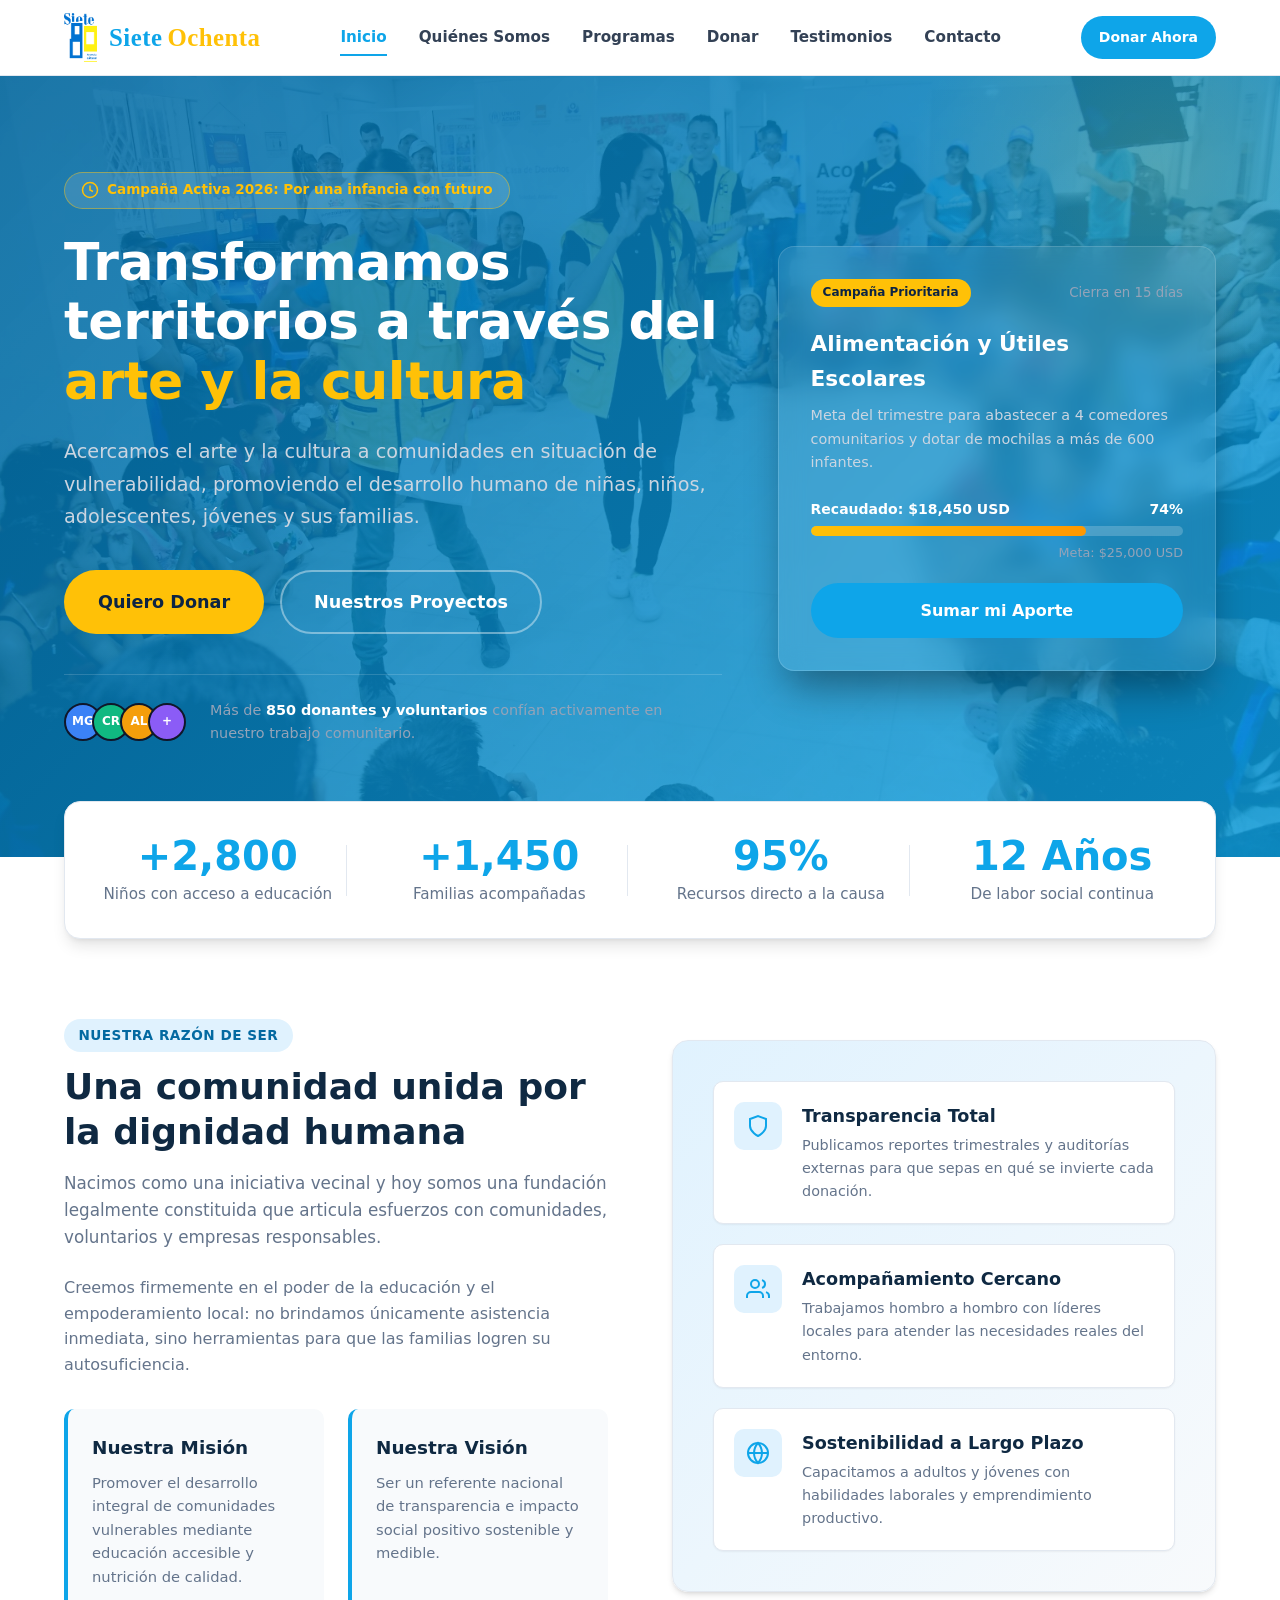
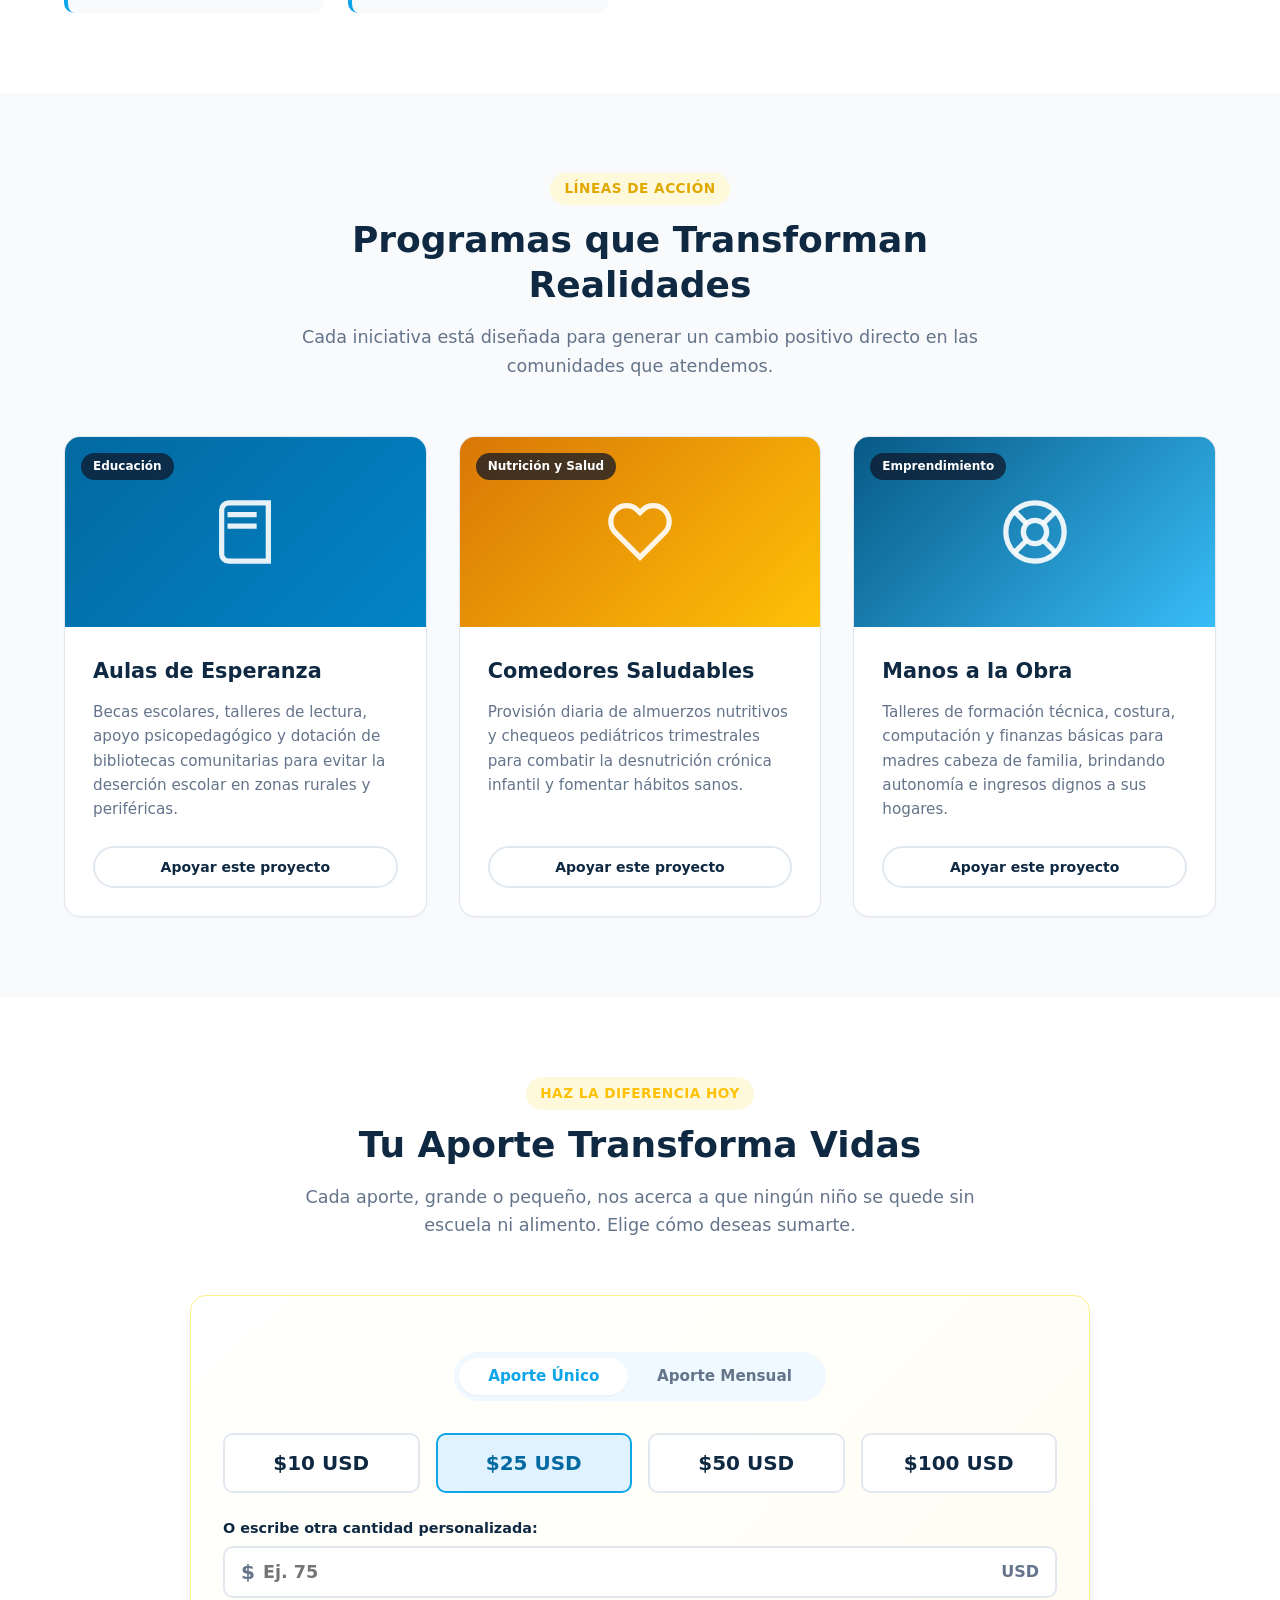
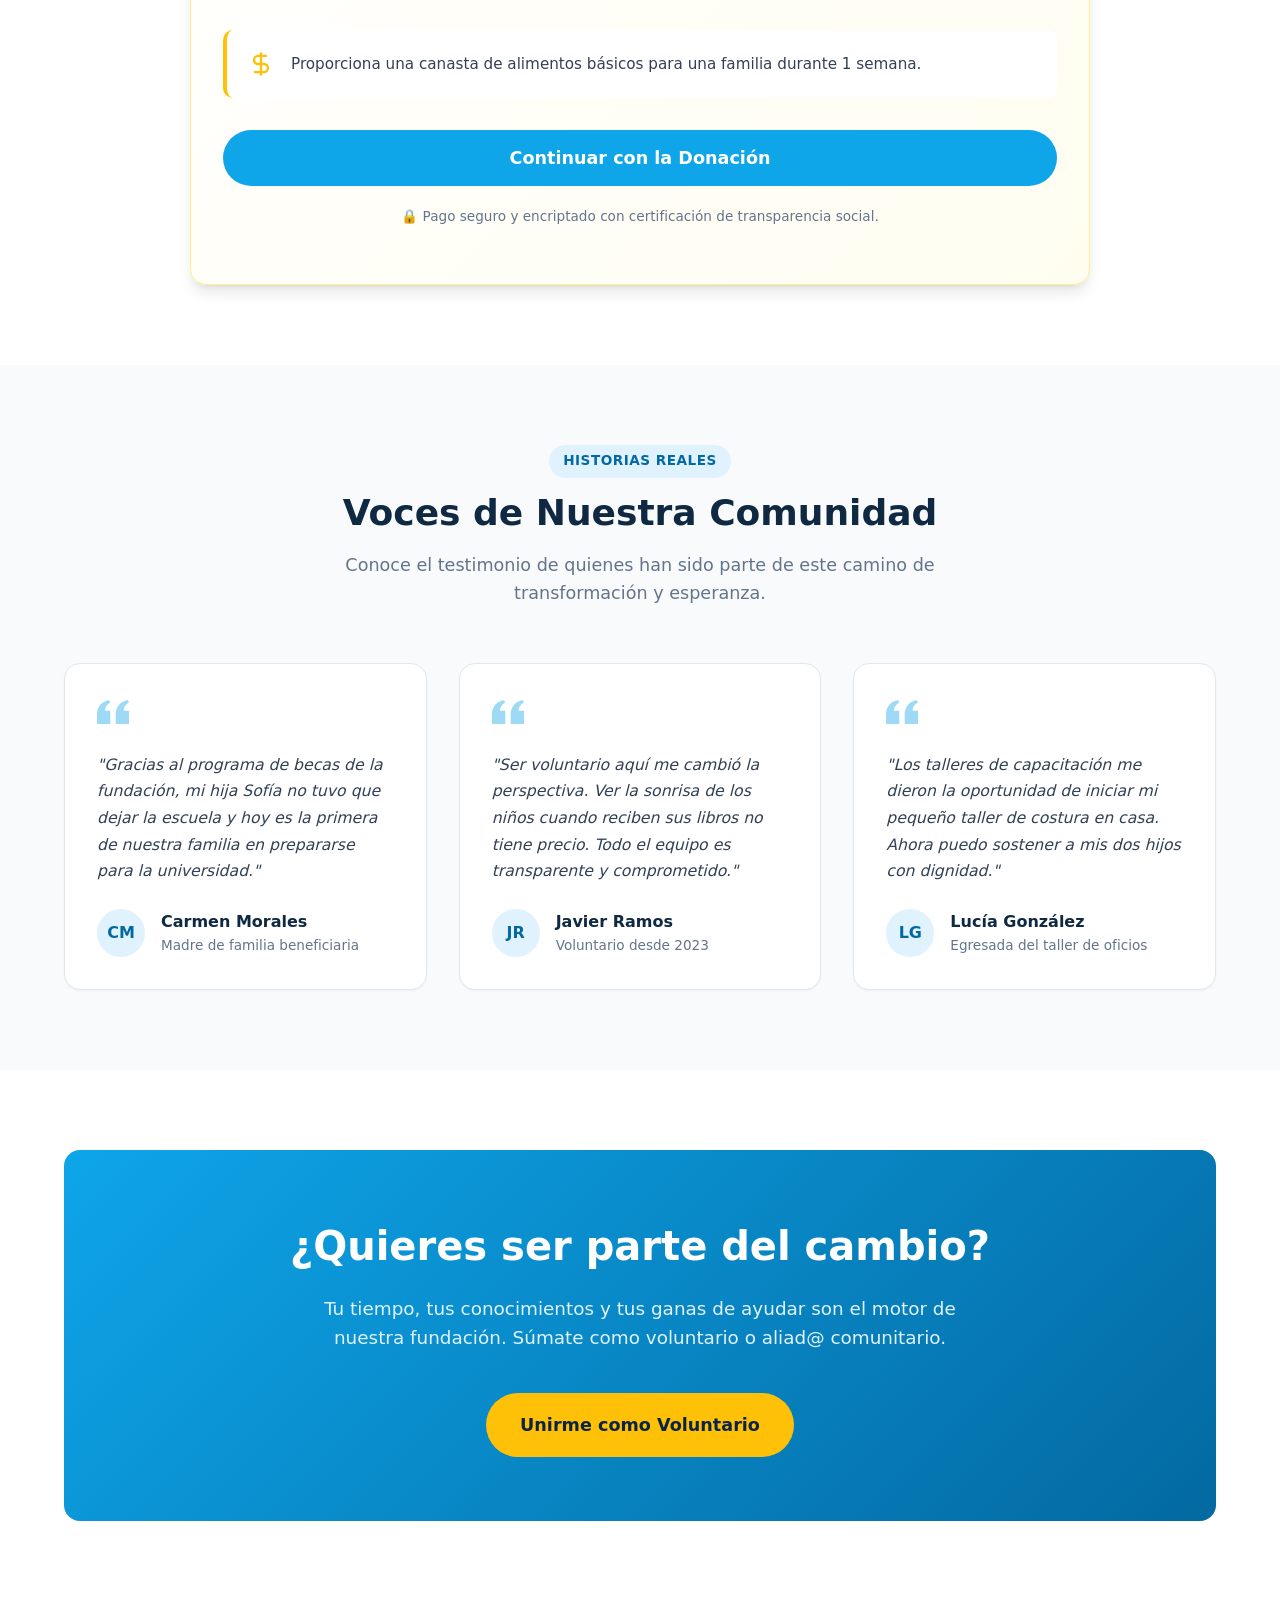
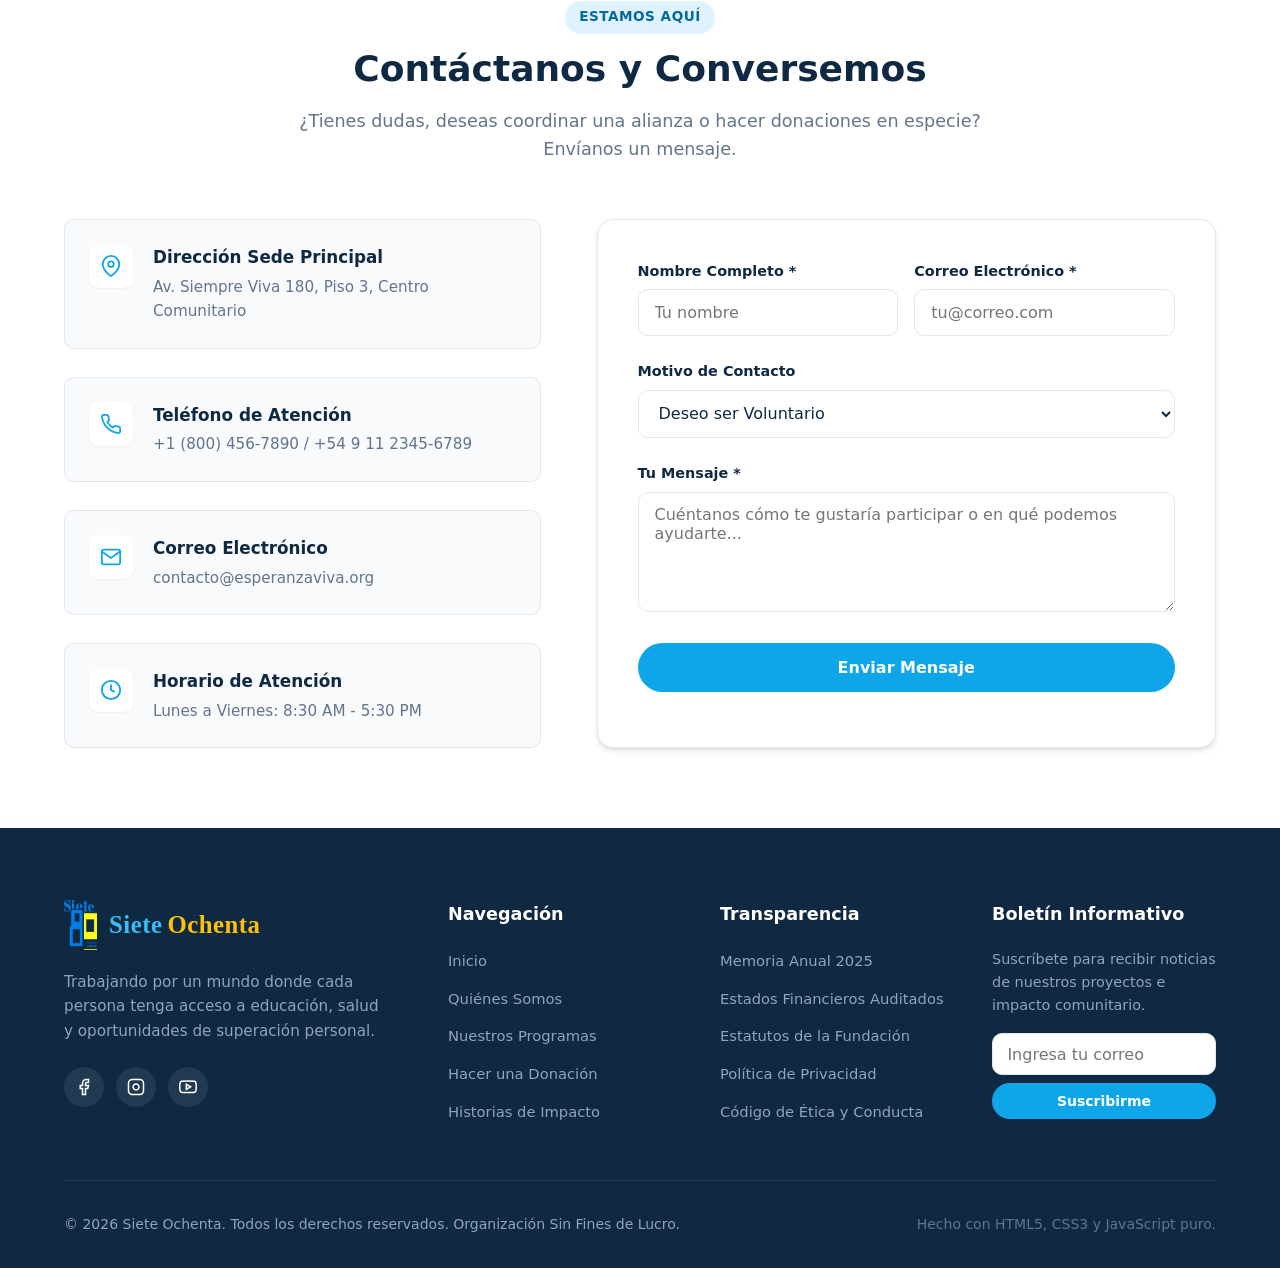
==== index.html @ 1231e084 "Initial commit: Proyecto Agencia Cultural Siete Ochenta" ====
<!doctype html>
<html lang="es">
  <head>
    <meta charset="UTF-8" />
    <meta name="viewport" content="width=device-width, initial-scale=1.0" />
    <title>
      Agencia Cultural Siete Ochenta | Arte y Cultura con sentido social
    </title>
    <meta
      name="description"
      content="Organización sin fines de lucro dedicada a promover la educación, la salud integral y el bienestar de niños, jóvenes y familias en situación de vulnerabilidad."
    />
    <link rel="stylesheet" href="css/style.css?v=2.0" />
  </head>
  <body>
    <!-- ==========================================================================
       BARRA DE NAVEGACIÓN
       ========================================================================== -->
    <header class="header">
      <div class="container navbar">
        <!-- Logotipo -->
        <a href="#inicio" class="logo" aria-label="Inicio Siete Ochenta">
          <img src="img/logo.png" alt="Logo Siete Ochenta" class="logo-img" />
          <span class="logo-text">
            <span class="logo-siete" style="color: #0ea5e9; font-family: 'Playfair Display', Georgia, 'Times New Roman', serif; font-size: 1.55rem; font-weight: 800; letter-spacing: 0.5px;">Siete</span>
            <span class="logo-ochenta" style="color: #ffc107; font-family: 'Playfair Display', Georgia, 'Times New Roman', serif; font-size: 1.55rem; font-weight: 800; letter-spacing: 0.5px; margin-left: 5px;">Ochenta</span>
          </span>
        </a>

        <!-- Enlaces de navegación -->
        <nav class="nav-links" id="navLinks">
          <a href="#inicio" class="nav-link active">Inicio</a>
          <a href="#quienes-somos" class="nav-link">Quiénes Somos</a>
          <a href="#programas" class="nav-link">Programas</a>
          <a href="#donar" class="nav-link">Donar</a>
          <a href="#testimonios" class="nav-link">Testimonios</a>
          <a href="#contacto" class="nav-link">Contacto</a>
        </nav>

        <!-- Botón de acción y menú móvil -->
        <div class="nav-actions">
          <a href="#donar" class="btn btn-primary btn-sm">Donar Ahora</a>
          <button
            class="mobile-toggle"
            id="mobileToggle"
            aria-label="Abrir menú"
            aria-expanded="false"
          >
            <svg
              viewBox="0 0 24 24"
              fill="none"
              stroke="currentColor"
              stroke-width="2"
              stroke-linecap="round"
              stroke-linejoin="round"
            >
              <line x1="3" y1="12" x2="21" y2="12"></line>
              <line x1="3" y1="6" x2="21" y2="6"></line>
              <line x1="3" y1="18" x2="21" y2="18"></line>
            </svg>
          </button>
        </div>
      </div>
    </header>

    <main>
      <!-- ==========================================================================
         HERO SECTION
         ========================================================================== -->
      <section class="hero" id="inicio">
        <div class="container hero-grid">
          <div class="hero-content">
            <div class="hero-tag">
              <svg
                width="18"
                height="18"
                viewBox="0 0 24 24"
                fill="none"
                stroke="currentColor"
                stroke-width="2"
              >
                <circle cx="12" cy="12" r="10"></circle>
                <polyline points="12 6 12 12 16 14"></polyline>
              </svg>
              Campaña Activa 2026: Por una infancia con futuro
            </div>
            <h1 class="hero-title">
              Transformamos territorios a través del
              <span>arte y la cultura</span>
            </h1>
            <p class="hero-description">
              Acercamos el arte y la cultura a comunidades en situación de
              vulnerabilidad, promoviendo el desarrollo humano de niñas, niños,
              adolescentes, jóvenes y sus familias.
            </p>
            <div class="hero-actions">
              <a href="#donar" class="btn btn-secondary btn-lg">Quiero Donar</a>
              <a href="#programas" class="btn btn-outline-white btn-lg"
                >Nuestros Proyectos</a
              >
            </div>

            <div class="hero-trust">
              <div class="trust-avatars">
                <div class="avatar avatar-1">MG</div>
                <div class="avatar avatar-2">CR</div>
                <div class="avatar avatar-3">AL</div>
                <div class="avatar avatar-4">+</div>
              </div>
              <div class="trust-text">
                Más de <strong>850 donantes y voluntarios</strong> confían
                activamente en nuestro trabajo comunitario.
              </div>
            </div>
          </div>

          <!-- Tarjeta destacada de recaudación urgente -->
          <div class="hero-card">
            <div class="hero-card-header">
              <span class="urgent-badge">Campaña Prioritaria</span>
              <small style="color: #94a3b8">Cierra en 15 días</small>
            </div>
            <h3>Alimentación y Útiles Escolares</h3>
            <p>
              Meta del trimestre para abastecer a 4 comedores comunitarios y
              dotar de mochilas a más de 600 infantes.
            </p>

            <div class="progress-container">
              <div class="progress-info">
                <span>Recaudado: <strong>$18,450 USD</strong></span>
                <span>74%</span>
              </div>
              <div class="progress-bar-bg">
                <div class="progress-bar-fill" style="width: 74%"></div>
              </div>
              <div
                style="
                  font-size: 0.8rem;
                  color: #94a3b8;
                  margin-top: 0.4rem;
                  text-align: right;
                "
              >
                Meta: $25,000 USD
              </div>
            </div>

            <a href="#donar" class="btn btn-primary btn-block"
              >Sumar mi Aporte</a
            >
          </div>
        </div>
      </section>

      <!-- ==========================================================================
         BARRA DE ESTADÍSTICAS E IMPACTO
         ========================================================================== -->
      <div class="container">
        <div class="impact-bar">
          <div class="stats-grid">
            <div class="stat-item">
              <div class="stat-number" data-target="2800" data-prefix="+">
                0
              </div>
              <div class="stat-label">Niños con acceso a educación</div>
            </div>
            <div class="stat-item">
              <div class="stat-number" data-target="1450" data-prefix="+">
                0
              </div>
              <div class="stat-label">Familias acompañadas</div>
            </div>
            <div class="stat-item">
              <div class="stat-number" data-target="95" data-suffix="%">0</div>
              <div class="stat-label">Recursos directo a la causa</div>
            </div>
            <div class="stat-item">
              <div class="stat-number" data-target="12" data-suffix=" Años">
                0
              </div>
              <div class="stat-label">De labor social continua</div>
            </div>
          </div>
        </div>
      </div>

      <!-- ==========================================================================
         SECCIÓN: QUIÉNES SOMOS
         ========================================================================== -->
      <section class="section" id="quienes-somos">
        <div class="container">
          <div class="about-grid">
            <div>
              <span class="badge">Nuestra Razón de Ser</span>
              <h2 class="section-title">
                Una comunidad unida por la dignidad humana
              </h2>
              <p
                style="
                  color: var(--text-muted);
                  font-size: 1.05rem;
                  margin-bottom: 1.5rem;
                "
              >
                Nacimos como una iniciativa vecinal y hoy somos una fundación
                legalmente constituida que articula esfuerzos con comunidades,
                voluntarios y empresas responsables.
              </p>
              <p
                style="
                  color: var(--text-muted);
                  font-size: 1rem;
                  margin-bottom: 2rem;
                "
              >
                Creemos firmemente en el poder de la educación y el
                empoderamiento local: no brindamos únicamente asistencia
                inmediata, sino herramientas para que las familias logren su
                autosuficiencia.
              </p>

              <div class="pillars-grid">
                <div class="pillar-card">
                  <div class="pillar-title">Nuestra Misión</div>
                  <div class="pillar-text">
                    Promover el desarrollo integral de comunidades vulnerables
                    mediante educación accesible y nutrición de calidad.
                  </div>
                </div>
                <div class="pillar-card">
                  <div class="pillar-title">Nuestra Visión</div>
                  <div class="pillar-text">
                    Ser un referente nacional de transparencia e impacto social
                    positivo sostenible y medible.
                  </div>
                </div>
              </div>
            </div>

            <div class="about-image-card">
              <div class="about-features-list">
                <div class="feature-box">
                  <div class="feature-icon">
                    <svg
                      width="24"
                      height="24"
                      viewBox="0 0 24 24"
                      fill="none"
                      stroke="currentColor"
                      stroke-width="2"
                    >
                      <path
                        d="M12 22s8-4 8-10V5l-8-3-8 3v7c0 6 8 10 8 10z"
                      ></path>
                    </svg>
                  </div>
                  <div>
                    <h3 class="feature-title">Transparencia Total</h3>
                    <p class="feature-desc">
                      Publicamos reportes trimestrales y auditorías externas
                      para que sepas en qué se invierte cada donación.
                    </p>
                  </div>
                </div>

                <div class="feature-box">
                  <div class="feature-icon">
                    <svg
                      width="24"
                      height="24"
                      viewBox="0 0 24 24"
                      fill="none"
                      stroke="currentColor"
                      stroke-width="2"
                    >
                      <path
                        d="M17 21v-2a4 4 0 0 0-4-4H5a4 4 0 0 0-4 4v2"
                      ></path>
                      <circle cx="9" cy="7" r="4"></circle>
                      <path d="M23 21v-2a4 4 0 0 0-3-3.87"></path>
                      <path d="M16 3.13a4 4 0 0 1 0 7.75"></path>
                    </svg>
                  </div>
                  <div>
                    <h3 class="feature-title">Acompañamiento Cercano</h3>
                    <p class="feature-desc">
                      Trabajamos hombro a hombro con líderes locales para
                      atender las necesidades reales del entorno.
                    </p>
                  </div>
                </div>

                <div class="feature-box">
                  <div class="feature-icon">
                    <svg
                      width="24"
                      height="24"
                      viewBox="0 0 24 24"
                      fill="none"
                      stroke="currentColor"
                      stroke-width="2"
                    >
                      <circle cx="12" cy="12" r="10"></circle>
                      <line x1="2" y1="12" x2="22" y2="12"></line>
                      <path
                        d="M12 2a15.3 15.3 0 0 1 4 10 15.3 15.3 0 0 1-4 10 15.3 15.3 0 0 1-4-10 15.3 15.3 0 0 1 4-10z"
                      ></path>
                    </svg>
                  </div>
                  <div>
                    <h3 class="feature-title">Sostenibilidad a Largo Plazo</h3>
                    <p class="feature-desc">
                      Capacitamos a adultos y jóvenes con habilidades laborales
                      y emprendimiento productivo.
                    </p>
                  </div>
                </div>
              </div>
            </div>
          </div>
        </div>
      </section>

      <!-- ==========================================================================
         SECCIÓN: NUESTROS PROGRAMAS
         ========================================================================== -->
      <section class="section section-alt" id="programas">
        <div class="container">
          <div class="section-header">
            <span class="badge badge-secondary">Líneas de Acción</span>
            <h2 class="section-title">Programas que Transforman Realidades</h2>
            <p class="section-subtitle">
              Cada iniciativa está diseñada para generar un cambio positivo
              directo en las comunidades que atendemos.
            </p>
          </div>

          <div class="programs-grid">
            <!-- Programa 1 -->
            <article class="program-card">
              <div class="program-thumb thumb-bg-1">
                <span class="program-tag">Educación</span>
                <svg
                  class="program-thumb-icon"
                  viewBox="0 0 24 24"
                  fill="none"
                  stroke="currentColor"
                  stroke-width="1.8"
                >
                  <path
                    d="M4 19.5v-15A2.5 2.5 0 0 1 6.5 2H20v20H6.5a2.5 2.5 0 0 1-2.5-2.5Z"
                  ></path>
                  <path d="M6 6h10"></path>
                  <path d="M6 10h10"></path>
                </svg>
              </div>
              <div class="program-content">
                <h3 class="program-title">Aulas de Esperanza</h3>
                <p class="program-text">
                  Becas escolares, talleres de lectura, apoyo psicopedagógico y
                  dotación de bibliotecas comunitarias para evitar la deserción
                  escolar en zonas rurales y periféricas.
                </p>
                <a href="#donar" class="btn btn-outline btn-sm"
                  >Apoyar este proyecto</a
                >
              </div>
            </article>

            <!-- Programa 2 -->
            <article class="program-card">
              <div class="program-thumb thumb-bg-2">
                <span class="program-tag">Nutrición y Salud</span>
                <svg
                  class="program-thumb-icon"
                  viewBox="0 0 24 24"
                  fill="none"
                  stroke="currentColor"
                  stroke-width="1.8"
                >
                  <path
                    d="M20.42 4.58a5.4 5.4 0 0 0-7.65 0l-.77.78-.77-.78a5.4 5.4 0 0 0-7.65 7.65l.77.78L12 20.67l7.65-7.66.77-.78a5.4 5.4 0 0 0 0-7.65Z"
                  ></path>
                </svg>
              </div>
              <div class="program-content">
                <h3 class="program-title">Comedores Saludables</h3>
                <p class="program-text">
                  Provisión diaria de almuerzos nutritivos y chequeos
                  pediátricos trimestrales para combatir la desnutrición crónica
                  infantil y fomentar hábitos sanos.
                </p>
                <a href="#donar" class="btn btn-outline btn-sm"
                  >Apoyar este proyecto</a
                >
              </div>
            </article>

            <!-- Programa 3 -->
            <article class="program-card">
              <div class="program-thumb thumb-bg-3">
                <span class="program-tag">Emprendimiento</span>
                <svg
                  class="program-thumb-icon"
                  viewBox="0 0 24 24"
                  fill="none"
                  stroke="currentColor"
                  stroke-width="1.8"
                >
                  <circle cx="12" cy="12" r="10"></circle>
                  <path d="m4.93 4.93 4.24 4.24"></path>
                  <path d="m14.83 9.17 4.24-4.24"></path>
                  <path d="m14.83 14.83 4.24 4.24"></path>
                  <path d="m9.17 14.83-4.24 4.24"></path>
                  <circle cx="12" cy="12" r="4"></circle>
                </svg>
              </div>
              <div class="program-content">
                <h3 class="program-title">Manos a la Obra</h3>
                <p class="program-text">
                  Talleres de formación técnica, costura, computación y finanzas
                  básicas para madres cabeza de familia, brindando autonomía e
                  ingresos dignos a sus hogares.
                </p>
                <a href="#donar" class="btn btn-outline btn-sm"
                  >Apoyar este proyecto</a
                >
              </div>
            </article>
          </div>
        </div>
      </section>

      <!-- ==========================================================================
         SECCIÓN: CALCULADORA Y WIDGET DE DONACIÓN INTERACTIVA
         ========================================================================== -->
      <section class="section" id="donar">
        <div class="container">
          <div class="section-header">
            <span class="badge badge-accent">Haz la Diferencia Hoy</span>
            <h2 class="section-title">Tu Aporte Transforma Vidas</h2>
            <p class="section-subtitle">
              Cada aporte, grande o pequeño, nos acerca a que ningún niño se
              quede sin escuela ni alimento. Elige cómo deseas sumarte.
            </p>
          </div>

          <div class="donation-wrapper">
            <!-- Interruptor de frecuencia -->
            <div
              class="freq-toggle"
              role="group"
              aria-label="Frecuencia de donación"
            >
              <button
                type="button"
                class="freq-btn active"
                data-freq="Única vez"
              >
                Aporte Único
              </button>
              <button type="button" class="freq-btn" data-freq="Mensual">
                Aporte Mensual
              </button>
            </div>

            <!-- Montos sugeridos -->
            <div class="amounts-grid">
              <button type="button" class="amount-btn" data-amount="10">
                $10 USD
              </button>
              <button type="button" class="amount-btn active" data-amount="25">
                $25 USD
              </button>
              <button type="button" class="amount-btn" data-amount="50">
                $50 USD
              </button>
              <button type="button" class="amount-btn" data-amount="100">
                $100 USD
              </button>
            </div>

            <!-- Campo de monto personalizado -->
            <div class="custom-amount-box">
              <label for="customAmount" class="form-label"
                >O escribe otra cantidad personalizada:</label
              >
              <div class="custom-amount-input-group">
                <span class="currency-symbol">$</span>
                <input
                  type="number"
                  id="customAmount"
                  class="custom-amount-input"
                  placeholder="Ej. 75"
                  min="1"
                  step="any"
                />
                <span
                  style="
                    font-weight: 600;
                    color: var(--text-muted);
                    padding-left: 0.5rem;
                  "
                  >USD</span
                >
              </div>
            </div>

            <!-- Previsualización dinámica de impacto -->
            <div class="impact-preview">
              <svg
                viewBox="0 0 24 24"
                fill="none"
                stroke="currentColor"
                stroke-width="2"
              >
                <path d="M12 2v20"></path>
                <path
                  d="M17 5H9.5a3.5 3.5 0 0 0 0 7h5a3.5 3.5 0 0 1 0 7H6"
                ></path>
              </svg>
              <span id="impactDescription"
                >Proporciona una canasta de alimentos básicos para una familia
                durante 1 semana.</span
              >
            </div>

            <button
              type="button"
              id="btnStartDonation"
              class="btn btn-primary btn-lg btn-block"
            >
              Continuar con la Donación
            </button>

            <div
              style="
                text-align: center;
                margin-top: 1.25rem;
                font-size: 0.85rem;
                color: var(--text-muted);
              "
            >
              🔒 Pago seguro y encriptado con certificación de transparencia
              social.
            </div>
          </div>
        </div>
      </section>

      <!-- ==========================================================================
         SECCIÓN: TESTIMONIOS E HISTORIAS
         ========================================================================== -->
      <section class="section section-alt" id="testimonios">
        <div class="container">
          <div class="section-header">
            <span class="badge">Historias Reales</span>
            <h2 class="section-title">Voces de Nuestra Comunidad</h2>
            <p class="section-subtitle">
              Conoce el testimonio de quienes han sido parte de este camino de
              transformación y esperanza.
            </p>
          </div>

          <div class="testimonials-grid">
            <div class="testimonial-card">
              <div>
                <svg class="quote-icon" viewBox="0 0 24 24" fill="currentColor">
                  <path
                    d="M14.017 21v-7.391c0-5.704 3.731-9.57 8.983-10.609l.995 2.151c-2.432.917-3.995 3.638-3.995 5.849h4v10h-9.983zm-14.017 0v-7.391c0-5.704 3.748-9.57 9-10.609l.996 2.151c-2.433.917-3.996 3.638-3.996 5.849h3.983v10h-9.983z"
                  />
                </svg>
                <p class="testimonial-text">
                  "Gracias al programa de becas de la fundación, mi hija Sofía
                  no tuvo que dejar la escuela y hoy es la primera de nuestra
                  familia en prepararse para la universidad."
                </p>
              </div>
              <div class="author-info">
                <div class="author-avatar">CM</div>
                <div>
                  <div class="author-name">Carmen Morales</div>
                  <div class="author-role">Madre de familia beneficiaria</div>
                </div>
              </div>
            </div>

            <div class="testimonial-card">
              <div>
                <svg class="quote-icon" viewBox="0 0 24 24" fill="currentColor">
                  <path
                    d="M14.017 21v-7.391c0-5.704 3.731-9.57 8.983-10.609l.995 2.151c-2.432.917-3.995 3.638-3.995 5.849h4v10h-9.983zm-14.017 0v-7.391c0-5.704 3.748-9.57 9-10.609l.996 2.151c-2.433.917-3.996 3.638-3.996 5.849h3.983v10h-9.983z"
                  />
                </svg>
                <p class="testimonial-text">
                  "Ser voluntario aquí me cambió la perspectiva. Ver la sonrisa
                  de los niños cuando reciben sus libros no tiene precio. Todo
                  el equipo es transparente y comprometido."
                </p>
              </div>
              <div class="author-info">
                <div class="author-avatar">JR</div>
                <div>
                  <div class="author-name">Javier Ramos</div>
                  <div class="author-role">Voluntario desde 2023</div>
                </div>
              </div>
            </div>

            <div class="testimonial-card">
              <div>
                <svg class="quote-icon" viewBox="0 0 24 24" fill="currentColor">
                  <path
                    d="M14.017 21v-7.391c0-5.704 3.731-9.57 8.983-10.609l.995 2.151c-2.432.917-3.995 3.638-3.995 5.849h4v10h-9.983zm-14.017 0v-7.391c0-5.704 3.748-9.57 9-10.609l.996 2.151c-2.433.917-3.996 3.638-3.996 5.849h3.983v10h-9.983z"
                  />
                </svg>
                <p class="testimonial-text">
                  "Los talleres de capacitación me dieron la oportunidad de
                  iniciar mi pequeño taller de costura en casa. Ahora puedo
                  sostener a mis dos hijos con dignidad."
                </p>
              </div>
              <div class="author-info">
                <div class="author-avatar">LG</div>
                <div>
                  <div class="author-name">Lucía González</div>
                  <div class="author-role">Egresada del taller de oficios</div>
                </div>
              </div>
            </div>
          </div>
        </div>
      </section>

      <!-- ==========================================================================
         BANNER DE VOLUNTARIADO
         ========================================================================== -->
      <section class="container" style="margin-top: 5rem">
        <div class="cta-banner">
          <h2>¿Quieres ser parte del cambio?</h2>
          <p>
            Tu tiempo, tus conocimientos y tus ganas de ayudar son el motor de
            nuestra fundación. Súmate como voluntario o aliad@ comunitario.
          </p>
          <a href="#contacto" class="btn btn-secondary btn-lg"
            >Unirme como Voluntario</a
          >
        </div>
      </section>

      <!-- ==========================================================================
         SECCIÓN: CONTACTO & FORMULARIO
         ========================================================================== -->
      <section class="section" id="contacto">
        <div class="container">
          <div class="section-header">
            <span class="badge">Estamos Aquí</span>
            <h2 class="section-title">Contáctanos y Conversemos</h2>
            <p class="section-subtitle">
              ¿Tienes dudas, deseas coordinar una alianza o hacer donaciones en
              especie? Envíanos un mensaje.
            </p>
          </div>

          <div class="contact-grid">
            <!-- Tarjetas de información de contacto -->
            <div class="contact-info">
              <div class="contact-card">
                <div class="contact-icon">
                  <svg
                    width="22"
                    height="22"
                    viewBox="0 0 24 24"
                    fill="none"
                    stroke="currentColor"
                    stroke-width="2"
                  >
                    <path
                      d="M21 10c0 7-9 13-9 13s-9-6-9-13a9 9 0 0 1 18 0z"
                    ></path>
                    <circle cx="12" cy="10" r="3"></circle>
                  </svg>
                </div>
                <div>
                  <h4>Dirección Sede Principal</h4>
                  <p>Av. Siempre Viva 180, Piso 3, Centro Comunitario</p>
                </div>
              </div>

              <div class="contact-card">
                <div class="contact-icon">
                  <svg
                    width="22"
                    height="22"
                    viewBox="0 0 24 24"
                    fill="none"
                    stroke="currentColor"
                    stroke-width="2"
                  >
                    <path
                      d="M22 16.92v3a2 2 0 0 1-2.18 2 19.79 19.79 0 0 1-8.63-3.07 19.5 19.5 0 0 1-6-6 19.79 19.79 0 0 1-3.07-8.67A2 2 0 0 1 4.11 2h3a2 2 0 0 1 2 1.72 12.84 12.84 0 0 0 .7 2.81 2 2 0 0 1-.45 2.11L8.09 9.91a16 16 0 0 0 6 6l1.27-1.27a2 2 0 0 1 2.11-.45 12.84 12.84 0 0 0 2.81.7A2 2 0 0 1 22 16.92z"
                    ></path>
                  </svg>
                </div>
                <div>
                  <h4>Teléfono de Atención</h4>
                  <p>+1 (800) 456-7890 / +54 9 11 2345-6789</p>
                </div>
              </div>

              <div class="contact-card">
                <div class="contact-icon">
                  <svg
                    width="22"
                    height="22"
                    viewBox="0 0 24 24"
                    fill="none"
                    stroke="currentColor"
                    stroke-width="2"
                  >
                    <path
                      d="M4 4h16c1.1 0 2 .9 2 2v12c0 1.1-.9 2-2 2H4c-1.1 0-2-.9-2-2V6c0-1.1.9-2 2-2z"
                    ></path>
                    <polyline points="22,6 12,13 2,6"></polyline>
                  </svg>
                </div>
                <div>
                  <h4>Correo Electrónico</h4>
                  <p>contacto@esperanzaviva.org</p>
                </div>
              </div>

              <div class="contact-card">
                <div class="contact-icon">
                  <svg
                    width="22"
                    height="22"
                    viewBox="0 0 24 24"
                    fill="none"
                    stroke="currentColor"
                    stroke-width="2"
                  >
                    <circle cx="12" cy="12" r="10"></circle>
                    <polyline points="12 6 12 12 16 14"></polyline>
                  </svg>
                </div>
                <div>
                  <h4>Horario de Atención</h4>
                  <p>Lunes a Viernes: 8:30 AM - 5:30 PM</p>
                </div>
              </div>
            </div>

            <!-- Formulario interactivo con validación -->
            <div class="contact-form-box">
              <form id="contactForm" novalidate>
                <div class="form-row">
                  <div class="form-group">
                    <label for="contactName" class="form-label"
                      >Nombre Completo *</label
                    >
                    <input
                      type="text"
                      id="contactName"
                      class="form-input"
                      placeholder="Tu nombre"
                      required
                    />
                    <span class="form-error"
                      >Ingresa al menos 3 caracteres.</span
                    >
                  </div>
                  <div class="form-group">
                    <label for="contactEmail" class="form-label"
                      >Correo Electrónico *</label
                    >
                    <input
                      type="email"
                      id="contactEmail"
                      class="form-input"
                      placeholder="tu@correo.com"
                      required
                    />
                    <span class="form-error"
                      >Ingresa un correo electrónico válido.</span
                    >
                  </div>
                </div>

                <div class="form-group">
                  <label for="contactType" class="form-label"
                    >Motivo de Contacto</label
                  >
                  <select id="contactType" class="form-select">
                    <option value="voluntariado">Deseo ser Voluntario</option>
                    <option value="donacion">
                      Donación en Especie / Materiales
                    </option>
                    <option value="empresa">Alianza Empresarial / RSE</option>
                    <option value="general">Información General</option>
                  </select>
                </div>

                <div class="form-group">
                  <label for="contactMessage" class="form-label"
                    >Tu Mensaje *</label
                  >
                  <textarea
                    id="contactMessage"
                    class="form-textarea"
                    placeholder="Cuéntanos cómo te gustaría participar o en qué podemos ayudarte..."
                    required
                  ></textarea>
                  <span class="form-error"
                    >El mensaje debe tener al menos 10 caracteres.</span
                  >
                </div>

                <button type="submit" class="btn btn-primary btn-block">
                  Enviar Mensaje
                </button>
              </form>
            </div>
          </div>
        </div>
      </section>
    </main>

    <!-- ==========================================================================
       FOOTER
       ========================================================================== -->
    <footer class="footer">
      <div class="container">
        <div class="footer-grid">
          <div class="footer-brand">
            <div class="logo" style="color: #ffffff">
              <img
                src="img/logo.png"
                alt="Logo Siete Ochenta"
                class="logo-img"
                style="filter: brightness(1.1)"
              />
              <span class="logo-text">
                <span class="logo-siete" style="color: #38bdf8; font-family: 'Playfair Display', Georgia, 'Times New Roman', serif; font-size: 1.55rem; font-weight: 800; letter-spacing: 0.5px;">Siete</span>
                <span class="logo-ochenta" style="color: #ffc107; font-family: 'Playfair Display', Georgia, 'Times New Roman', serif; font-size: 1.55rem; font-weight: 800; letter-spacing: 0.5px; margin-left: 5px;">Ochenta</span>
              </span>
            </div>
            <p>
              Trabajando por un mundo donde cada persona tenga acceso a
              educación, salud y oportunidades de superación personal.
            </p>
            <div class="social-links">
              <a href="#" class="social-btn" aria-label="Facebook">
                <svg
                  width="18"
                  height="18"
                  viewBox="0 0 24 24"
                  fill="none"
                  stroke="currentColor"
                  stroke-width="2"
                >
                  <path
                    d="M18 2h-3a5 5 0 0 0-5 5v3H7v4h3v8h4v-8h3l1-4h-4V7a1 1 0 0 1 1-1h3z"
                  ></path>
                </svg>
              </a>
              <a href="#" class="social-btn" aria-label="Instagram">
                <svg
                  width="18"
                  height="18"
                  viewBox="0 0 24 24"
                  fill="none"
                  stroke="currentColor"
                  stroke-width="2"
                >
                  <rect x="2" y="2" width="20" height="20" rx="5" ry="5"></rect>
                  <path
                    d="M16 11.37A4 4 0 1 1 12.63 8 4 4 0 0 1 16 11.37z"
                  ></path>
                  <line x1="17.5" y1="6.5" x2="17.51" y2="6.5"></line>
                </svg>
              </a>
              <a href="#" class="social-btn" aria-label="YouTube">
                <svg
                  width="18"
                  height="18"
                  viewBox="0 0 24 24"
                  fill="none"
                  stroke="currentColor"
                  stroke-width="2"
                >
                  <path
                    d="M22.54 6.42a2.78 2.78 0 0 0-1.94-2C18.88 4 12 4 12 4s-6.88 0-8.6.46a2.78 2.78 0 0 0-1.94 2A29 29 0 0 0 1 11.75a29 29 0 0 0 .46 5.33A2.78 2.78 0 0 0 3.4 19c1.72.46 8.6.46 8.6.46s6.88 0 8.6-.46a2.78 2.78 0 0 0 1.94-2 29 29 0 0 0 .46-5.25 29 29 0 0 0-.46-5.33z"
                  ></path>
                  <polygon
                    points="9.75 15.02 15.5 11.75 9.75 8.48 9.75 15.02"
                  ></polygon>
                </svg>
              </a>
            </div>
          </div>

          <div>
            <h4 class="footer-title">Navegación</h4>
            <ul class="footer-links">
              <li><a href="#inicio" class="footer-link">Inicio</a></li>
              <li>
                <a href="#quienes-somos" class="footer-link">Quiénes Somos</a>
              </li>
              <li>
                <a href="#programas" class="footer-link">Nuestros Programas</a>
              </li>
              <li>
                <a href="#donar" class="footer-link">Hacer una Donación</a>
              </li>
              <li>
                <a href="#testimonios" class="footer-link"
                  >Historias de Impacto</a
                >
              </li>
            </ul>
          </div>

          <div>
            <h4 class="footer-title">Transparencia</h4>
            <ul class="footer-links">
              <li><a href="#" class="footer-link">Memoria Anual 2025</a></li>
              <li>
                <a href="#" class="footer-link"
                  >Estados Financieros Auditados</a
                >
              </li>
              <li>
                <a href="#" class="footer-link">Estatutos de la Fundación</a>
              </li>
              <li>
                <a href="#" class="footer-link">Política de Privacidad</a>
              </li>
              <li>
                <a href="#" class="footer-link">Código de Ética y Conducta</a>
              </li>
            </ul>
          </div>

          <div>
            <h4 class="footer-title">Boletín Informativo</h4>
            <p style="font-size: 0.9rem; margin-bottom: 1rem">
              Suscríbete para recibir noticias de nuestros proyectos e impacto
              comunitario.
            </p>
            <form
              id="newsletterForm"
              style="display: flex; gap: 0.5rem; flex-direction: column"
            >
              <input
                type="email"
                placeholder="Ingresa tu correo"
                class="form-input"
                style="padding: 0.65rem 0.9rem"
                required
              />
              <button type="submit" class="btn btn-primary btn-sm">
                Suscribirme
              </button>
            </form>
          </div>
        </div>

        <div class="footer-bottom">
          <div>
            &copy; 2026 Siete Ochenta. Todos los derechos reservados.
            Organización Sin Fines de Lucro.
          </div>
          <div style="color: #64748b">
            Hecho con HTML5, CSS3 y JavaScript puro.
          </div>
        </div>
      </div>
    </footer>

    <!-- ==========================================================================
       MODAL DE CONFIRMACIÓN DE DONACIÓN
       ========================================================================== -->
    <div
      class="modal-overlay"
      id="donationSuccessModal"
      role="dialog"
      aria-modal="true"
    >
      <div class="modal-box">
        <button
          class="modal-close"
          data-close-modal
          aria-label="Cerrar ventana"
        >
          &times;
        </button>
        <div class="modal-icon-header">
          <svg
            width="32"
            height="32"
            viewBox="0 0 24 24"
            fill="none"
            stroke="currentColor"
            stroke-width="2"
          >
            <path
              d="M20.84 4.61a5.5 5.5 0 0 0-7.78 0L12 5.67l-1.06-1.06a5.5 5.5 0 0 0-7.78 7.78l1.06 1.06L12 21.23l7.78-7.78 1.06-1.06a5.5 5.5 0 0 0 0-7.78z"
            ></path>
          </svg>
        </div>
        <h3 class="modal-title">¡Gracias por tu generosidad!</h3>
        <p class="modal-text">
          Estás a punto de aportar
          <strong
            id="modalDonationAmount"
            style="color: var(--primary); font-size: 1.15rem"
            >$25 USD</strong
          >
          en modalidad <strong id="modalDonationFreq">Única vez</strong>.
        </p>

        <div
          style="
            background-color: var(--bg-alt);
            padding: 1rem;
            border-radius: var(--radius-md);
            font-size: 0.9rem;
            margin-bottom: 1.5rem;
            border: 1px solid var(--border);
          "
        >
          <p style="margin-bottom: 0.5rem">
            <strong>Opciones de pago disponibles:</strong>
          </p>
          <p>• Transferencia bancaria directa / Zelle / Bizum</p>
          <p>• Tarjeta de Crédito o Débito (Visa, Mastercard)</p>
          <p>• PayPal institucional</p>
        </div>

        <button
          type="button"
          class="btn btn-primary btn-block"
          data-close-modal
        >
          Entendido, simular confirmación
        </button>
      </div>
    </div>

    <!-- ==========================================================================
       MODAL DE CONFIRMACIÓN DE CONTACTO
       ========================================================================== -->
    <div
      class="modal-overlay"
      id="contactSuccessModal"
      role="dialog"
      aria-modal="true"
    >
      <div class="modal-box">
        <button
          class="modal-close"
          data-close-modal
          aria-label="Cerrar ventana"
        >
          &times;
        </button>
        <div
          class="modal-icon-header"
          style="
            background-color: var(--secondary-light);
            color: var(--primary);
          "
        >
          <svg
            width="32"
            height="32"
            viewBox="0 0 24 24"
            fill="none"
            stroke="currentColor"
            stroke-width="2"
          >
            <polyline points="20 6 9 17 4 12"></polyline>
          </svg>
        </div>
        <h3 class="modal-title">¡Mensaje Recibido!</h3>
        <p class="modal-text">
          Muchas gracias
          <span id="thankYouName" style="font-weight: 700"></span>. Hemos
          recibido tu mensaje con éxito. Un coordinador de nuestro equipo se
          pondrá en contacto contigo a la brevedad.
        </p>
        <button
          type="button"
          class="btn btn-primary btn-block"
          data-close-modal
        >
          Cerrar
        </button>
      </div>
    </div>

    <!-- Botón flotante para subir -->
    <button class="scroll-top-btn" id="scrollTopBtn" aria-label="Volver arriba">
      <svg
        width="22"
        height="22"
        viewBox="0 0 24 24"
        fill="none"
        stroke="currentColor"
        stroke-width="2.5"
      >
        <polyline points="18 15 12 9 6 15"></polyline>
      </svg>
    </button>

    <script src="js/main.js"></script>
  </body>
</html>
---- css/style.css ----
/* ==========================================================================
   ESTILOS GENERALES Y VARIABLES DE DISEÑO
   ========================================================================== */
:root {
  /* Paleta institucional: Azul Cielo, Amarillo y Blanco */
  --primary: #0ea5e9;          /* Azul Cielo vibrante oficial */
  --primary-hover: #0284c7;    /* Azul Cielo intenso al pasar el cursor */
  --primary-light: #e0f2fe;    /* Azul Cielo muy suave para fondos de tarjetas/chips */
  --primary-dark: #0369a1;     /* Azul Cielo oscuro para contrastes */
  
  --secondary: #ffc107;        /* Amarillo vibrante y cálido */
  --secondary-hover: #e0a800;  /* Amarillo dorado oscuro */
  --secondary-light: #fff9db;  /* Amarillo muy sutil y suave */

  --accent: #ffc107;           /* Amarillo de acento */
  --accent-light: #fff9db;

  --dark: #0f2942;             /* Azul profundo para textos principales y legibilidad */
  --dark-card: #082f49;        /* Azul cielo oscuro para tarjetas oscuras */
  --text-main: #334155;        /* Gris pizarra para lectura cómoda */
  --text-muted: #64748b;       /* Gris suave para textos secundarios */
  --text-light: #94a3b8;

  --bg-main: #ffffff;          /* Blanco puro */
  --bg-alt: #f8fafc;           /* Blanco roto / gris muy suave para alternar */
  --bg-subtle: #f0f9ff;

  --border: #e2e8f0;           /* Bordes suaves */
  --border-focus: #0ea5e9;     /* Foco en Azul Cielo */

  /* Sombras */
  --shadow-sm: 0 1px 2px 0 rgb(0 0 0 / 0.05);
  --shadow-md: 0 4px 6px -1px rgb(0 0 0 / 0.1), 0 2px 4px -2px rgb(0 0 0 / 0.1);
  --shadow-lg: 0 10px 15px -3px rgb(0 0 0 / 0.1), 0 4px 6px -4px rgb(0 0 0 / 0.1);
  --shadow-xl: 0 20px 25px -5px rgb(0 0 0 / 0.1), 0 8px 10px -6px rgb(0 0 0 / 0.1);

  /* Tipografía y bordes */
  --font-sans: system-ui, -apple-system, BlinkMacSystemFont, 'Segoe UI', Roboto, Oxygen, Ubuntu, Cantarell, sans-serif;
  --radius-sm: 6px;
  --radius-md: 10px;
  --radius-lg: 16px;
  --radius-full: 9999px;

  /* Transiciones */
  --transition: all 0.25s cubic-bezier(0.4, 0, 0.2, 1);
}

/* Reset básico */
*, *::before, *::after {
  box-sizing: border-box;
  margin: 0;
  padding: 0;
}

html {
  scroll-behavior: smooth;
  font-size: 16px;
}

body {
  font-family: var(--font-sans);
  color: var(--text-main);
  background-color: var(--bg-main);
  line-height: 1.6;
  overflow-x: hidden;
}

img {
  max-width: 100%;
  height: auto;
  display: block;
}

a {
  color: inherit;
  text-decoration: none;
  transition: var(--transition);
}

ul {
  list-style: none;
}

button, input, select, textarea {
  font-family: inherit;
  font-size: inherit;
  border: none;
  outline: none;
}

button {
  cursor: pointer;
}

.container {
  width: 100%;
  max-width: 1200px;
  margin: 0 auto;
  padding: 0 1.5rem;
}

/* ==========================================================================
   COMPONENTES REUTILIZABLES & TIPOGRAFÍA
   ========================================================================== */
.section {
  padding: 5rem 0;
}

.section-alt {
  background-color: var(--bg-alt);
}

.section-header {
  text-align: center;
  max-width: 700px;
  margin: 0 auto 3.5rem auto;
}

.badge {
  display: inline-block;
  padding: 0.35rem 0.9rem;
  background-color: var(--primary-light);
  color: var(--primary-dark);
  font-weight: 600;
  font-size: 0.85rem;
  border-radius: var(--radius-full);
  text-transform: uppercase;
  letter-spacing: 0.5px;
  margin-bottom: 0.75rem;
}

.badge-secondary {
  background-color: var(--secondary-light);
  color: var(--secondary-hover);
}

.badge-accent {
  background-color: var(--accent-light);
  color: var(--accent);
}

.section-title {
  font-size: 2.25rem;
  font-weight: 800;
  color: var(--dark);
  line-height: 1.25;
  margin-bottom: 1rem;
}

.section-subtitle {
  font-size: 1.1rem;
  color: var(--text-muted);
}

/* Botones */
.btn {
  display: inline-flex;
  align-items: center;
  justify-content: center;
  gap: 0.5rem;
  padding: 0.8rem 1.6rem;
  font-weight: 600;
  border-radius: var(--radius-full);
  transition: var(--transition);
  border: 2px solid transparent;
}

.btn-primary {
  background-color: var(--primary);
  color: #ffffff;
}

.btn-primary:hover {
  background-color: var(--primary-hover);
  transform: translateY(-2px);
  box-shadow: 0 6px 15px rgba(14, 165, 233, 0.4);
}

.btn-secondary {
  background-color: var(--secondary);
  color: #0c2444;
  font-weight: 700;
}

.btn-secondary:hover {
  background-color: var(--secondary-hover);
  color: #0c2444;
  transform: translateY(-2px);
  box-shadow: 0 6px 15px rgba(255, 193, 7, 0.45);
}

.btn-outline {
  border-color: var(--border);
  color: var(--dark);
  background-color: transparent;
}

.btn-outline:hover {
  border-color: var(--primary);
  color: var(--primary);
  background-color: var(--primary-light);
}

.btn-outline-white {
  border-color: rgba(255, 255, 255, 0.4);
  color: #ffffff;
  background-color: transparent;
}

.btn-outline-white:hover {
  border-color: #ffffff;
  background-color: rgba(255, 255, 255, 0.15);
}

.btn-sm {
  padding: 0.5rem 1rem;
  font-size: 0.875rem;
}

.btn-lg {
  padding: 1rem 2rem;
  font-size: 1.1rem;
}

.btn-block {
  width: 100%;
}

/* ==========================================================================
   BARRA DE NAVEGACIÓN
   ========================================================================== */
.header {
  position: sticky;
  top: 0;
  z-index: 1000;
  background-color: rgba(255, 255, 255, 0.95);
  backdrop-filter: blur(8px);
  border-bottom: 1px solid var(--border);
  transition: var(--transition);
}

.header.scrolled {
  box-shadow: var(--shadow-md);
}

.navbar {
  display: flex;
  align-items: center;
  justify-content: space-between;
  height: 75px;
}

.logo {
  display: flex;
  align-items: center;
  gap: 0.75rem;
  font-size: 1.45rem;
  font-weight: 800;
  color: var(--dark);
}

.logo-text {
  display: inline-flex;
  align-items: center;
  font-family: 'Playfair Display', Georgia, 'Times New Roman', serif;
  font-size: 1.55rem;
  font-weight: 800;
  letter-spacing: 0.5px;
}

.logo-siete {
  color: var(--primary); /* Azul Cielo */
  font-family: 'Playfair Display', Georgia, 'Times New Roman', serif;
  font-weight: 800;
  transition: var(--transition);
}

.logo-ochenta {
  color: var(--secondary); /* Amarillo */
  font-family: 'Playfair Display', Georgia, 'Times New Roman', serif;
  font-weight: 800;
  margin-left: 5px;
  transition: var(--transition);
}

.logo-img {
  height: 50px;
  width: auto;
  max-width: 100%;
  object-fit: contain;
  display: block;
  transition: var(--transition);
}

.logo:hover .logo-img {
  transform: scale(1.05);
}

.logo-icon {
  width: 40px;
  height: 40px;
  background: linear-gradient(135deg, var(--primary), #1e3a8a);
  border-radius: var(--radius-md);
  display: flex;
  align-items: center;
  justify-content: center;
  color: var(--secondary);
}

.nav-links {
  display: flex;
  align-items: center;
  gap: 2rem;
}

.nav-link {
  font-weight: 600;
  color: var(--text-main);
  position: relative;
  font-size: 0.95rem;
}

.nav-link:hover,
.nav-link.active {
  color: var(--primary);
}

.nav-link::after {
  content: '';
  position: absolute;
  bottom: -6px;
  left: 0;
  width: 0;
  height: 2px;
  background-color: var(--primary);
  transition: var(--transition);
}

.nav-link:hover::after,
.nav-link.active::after {
  width: 100%;
}

.nav-actions {
  display: flex;
  align-items: center;
  gap: 1rem;
}

.mobile-toggle {
  display: none;
  background: none;
  padding: 0.5rem;
  color: var(--dark);
}

.mobile-toggle svg {
  width: 28px;
  height: 28px;
}

/* ==========================================================================
   HERO SECTION
   ========================================================================== */
.hero {
  position: relative;
  padding: 6rem 0 7rem;
  background: linear-gradient(135deg, rgba(3, 105, 161, 0.88) 0%, rgba(14, 165, 233, 0.80) 100%),
              url('../img/hero-bg.jpeg') center top / cover no-repeat;
  color: #ffffff;
  overflow: hidden;
}

.hero::before {
  content: '';
  position: absolute;
  top: -20%;
  right: -10%;
  width: 500px;
  height: 500px;
  background: radial-gradient(circle, rgba(255, 193, 7, 0.15) 0%, rgba(0,0,0,0) 70%);
  border-radius: 50%;
  pointer-events: none;
}

.hero-grid {
  display: grid;
  grid-template-columns: 1.2fr 0.8fr;
  align-items: center;
  gap: 3.5rem;
  position: relative;
  z-index: 1;
}

.hero-tag {
  display: inline-flex;
  align-items: center;
  gap: 0.5rem;
  background-color: rgba(255, 255, 255, 0.12);
  border: 1px solid rgba(255, 193, 7, 0.45);
  padding: 0.4rem 1rem;
  border-radius: var(--radius-full);
  font-size: 0.85rem;
  font-weight: 600;
  margin-bottom: 1.5rem;
  color: var(--secondary);
}

.hero-title {
  font-size: 3.25rem;
  font-weight: 800;
  line-height: 1.15;
  margin-bottom: 1.5rem;
  letter-spacing: -0.5px;
}

.hero-title span {
  color: var(--secondary);
}

.hero-description {
  font-size: 1.2rem;
  color: #cbd5e1;
  margin-bottom: 2.25rem;
  line-height: 1.7;
}

.hero-actions {
  display: flex;
  flex-wrap: wrap;
  gap: 1rem;
  margin-bottom: 2.5rem;
}

.hero-trust {
  display: flex;
  align-items: center;
  gap: 1.5rem;
  padding-top: 1.5rem;
  border-top: 1px solid rgba(255, 255, 255, 0.15);
}

.trust-avatars {
  display: flex;
  align-items: center;
}

.avatar {
  width: 38px;
  height: 38px;
  border-radius: 50%;
  border: 2px solid #0f172a;
  margin-left: -10px;
  display: flex;
  align-items: center;
  justify-content: center;
  font-weight: bold;
  font-size: 0.75rem;
  color: #ffffff;
}

.avatar:first-child { margin-left: 0; }
.avatar-1 { background-color: #3b82f6; }
.avatar-2 { background-color: #10b981; }
.avatar-3 { background-color: #f59e0b; }
.avatar-4 { background-color: #8b5cf6; }

.trust-text {
  font-size: 0.9rem;
  color: #94a3b8;
}

.trust-text strong {
  color: #ffffff;
}

/* Tarjeta interactiva del Hero */
.hero-card {
  background: rgba(255, 255, 255, 0.08);
  backdrop-filter: blur(12px);
  border: 1px solid rgba(255, 255, 255, 0.15);
  border-radius: var(--radius-lg);
  padding: 2rem;
  color: #ffffff;
  box-shadow: 0 25px 40px -10px rgba(0, 0, 0, 0.4);
}

.hero-card-header {
  display: flex;
  justify-content: space-between;
  align-items: center;
  margin-bottom: 1.25rem;
}

.urgent-badge {
  background: var(--secondary);
  color: #0c2444;
  font-size: 0.75rem;
  font-weight: 800;
  padding: 0.3rem 0.75rem;
  border-radius: var(--radius-full);
  animation: pulse 2s infinite;
}

@keyframes pulse {
  0%, 100% { opacity: 1; transform: scale(1); }
  50% { opacity: 0.85; transform: scale(1.03); }
}

.hero-card h3 {
  font-size: 1.35rem;
  margin-bottom: 0.5rem;
}

.hero-card p {
  color: #cbd5e1;
  font-size: 0.9rem;
  margin-bottom: 1.5rem;
}

.progress-container {
  margin-bottom: 1.25rem;
}

.progress-info {
  display: flex;
  justify-content: space-between;
  font-size: 0.875rem;
  font-weight: 600;
  margin-bottom: 0.4rem;
}

.progress-bar-bg {
  width: 100%;
  height: 10px;
  background-color: rgba(255, 255, 255, 0.2);
  border-radius: var(--radius-full);
  overflow: hidden;
}

.progress-bar-fill {
  height: 100%;
  background: linear-gradient(90deg, #ffc107, #ff9800);
  border-radius: var(--radius-full);
  transition: width 1.2s ease-in-out;
}

/* ==========================================================================
   BARRA DE IMPACTO Y ESTADÍSTICAS
   ========================================================================== */
.impact-bar {
  background-color: #ffffff;
  box-shadow: var(--shadow-lg);
  border-radius: var(--radius-lg);
  margin-top: -3.5rem;
  position: relative;
  z-index: 20;
  padding: 2rem 1.5rem;
  border: 1px solid var(--border);
}

.stats-grid {
  display: grid;
  grid-template-columns: repeat(4, 1fr);
  gap: 1.5rem;
  text-align: center;
}

.stat-item {
  position: relative;
}

.stat-item:not(:last-child)::after {
  content: '';
  position: absolute;
  top: 15%;
  right: 0;
  height: 70%;
  width: 1px;
  background-color: var(--border);
}

.stat-number {
  font-size: 2.5rem;
  font-weight: 800;
  color: var(--primary);
  line-height: 1.1;
  margin-bottom: 0.25rem;
}

.stat-label {
  font-size: 0.95rem;
  color: var(--text-muted);
  font-weight: 500;
}

/* ==========================================================================
   QUIÉNES SOMOS (ABOUT SECTION)
   ========================================================================== */
.about-grid {
  display: grid;
  grid-template-columns: 1fr 1fr;
  align-items: center;
  gap: 4rem;
}

.about-image-card {
  position: relative;
  background: linear-gradient(135deg, var(--primary-light), var(--bg-alt));
  border-radius: var(--radius-lg);
  padding: 2.5rem;
  border: 1px solid var(--border);
  box-shadow: var(--shadow-md);
}

.about-features-list {
  display: flex;
  flex-direction: column;
  gap: 1.25rem;
}

.feature-box {
  display: flex;
  align-items: flex-start;
  gap: 1.25rem;
  background-color: #ffffff;
  padding: 1.25rem;
  border-radius: var(--radius-md);
  box-shadow: var(--shadow-sm);
  border: 1px solid var(--border);
  transition: var(--transition);
}

.feature-box:hover {
  transform: translateY(-3px);
  box-shadow: var(--shadow-md);
  border-color: var(--primary);
}

.feature-icon {
  width: 48px;
  height: 48px;
  background-color: var(--primary-light);
  color: var(--primary);
  border-radius: var(--radius-md);
  display: flex;
  align-items: center;
  justify-content: center;
  flex-shrink: 0;
}

.feature-title {
  font-size: 1.1rem;
  font-weight: 700;
  color: var(--dark);
  margin-bottom: 0.25rem;
}

.feature-desc {
  font-size: 0.9rem;
  color: var(--text-muted);
}

.pillars-grid {
  display: grid;
  grid-template-columns: 1fr 1fr;
  gap: 1.5rem;
  margin-top: 2rem;
}

.pillar-card {
  background-color: var(--bg-alt);
  padding: 1.5rem;
  border-radius: var(--radius-md);
  border-left: 4px solid var(--primary);
}

.pillar-title {
  font-size: 1.15rem;
  font-weight: 700;
  color: var(--dark);
  margin-bottom: 0.5rem;
}

.pillar-text {
  font-size: 0.92rem;
  color: var(--text-muted);
}

/* ==========================================================================
   PROGRAMAS Y CAUSAS
   ========================================================================== */
.programs-grid {
  display: grid;
  grid-template-columns: repeat(3, 1fr);
  gap: 2rem;
}

.program-card {
  background-color: #ffffff;
  border-radius: var(--radius-lg);
  border: 1px solid var(--border);
  overflow: hidden;
  box-shadow: var(--shadow-sm);
  display: flex;
  flex-direction: column;
  transition: var(--transition);
}

.program-card:hover {
  transform: translateY(-6px);
  box-shadow: var(--shadow-xl);
  border-color: var(--primary);
}

.program-thumb {
  height: 190px;
  background-color: var(--bg-subtle);
  display: flex;
  align-items: center;
  justify-content: center;
  position: relative;
  overflow: hidden;
}

.thumb-bg-1 { background: linear-gradient(135deg, #0369a1, #0284c7); }
.thumb-bg-2 { background: linear-gradient(135deg, #d97706, #ffc107); }
.thumb-bg-3 { background: linear-gradient(135deg, #075985, #38bdf8); }

.program-thumb-icon {
  width: 70px;
  height: 70px;
  color: rgba(255, 255, 255, 0.9);
}

.program-tag {
  position: absolute;
  top: 1rem;
  left: 1rem;
  background-color: rgba(15, 23, 42, 0.75);
  backdrop-filter: blur(4px);
  color: #ffffff;
  font-size: 0.75rem;
  font-weight: 700;
  padding: 0.25rem 0.75rem;
  border-radius: var(--radius-full);
}

.program-content {
  padding: 1.75rem;
  display: flex;
  flex-direction: column;
  flex-grow: 1;
}

.program-title {
  font-size: 1.3rem;
  font-weight: 700;
  color: var(--dark);
  margin-bottom: 0.75rem;
}

.program-text {
  font-size: 0.95rem;
  color: var(--text-muted);
  margin-bottom: 1.5rem;
  flex-grow: 1;
}

/* ==========================================================================
   SECCIÓN DE DONACIÓN INTERACTIVA
   ========================================================================== */
.donation-wrapper {
  background: linear-gradient(135deg, #ffffff 0%, #fffdf0 100%);
  border: 1px solid #fef08a;
  border-radius: var(--radius-lg);
  padding: 3.5rem 2rem;
  max-width: 900px;
  margin: 0 auto;
  box-shadow: var(--shadow-lg);
}

.freq-toggle {
  display: flex;
  background-color: var(--bg-subtle);
  border-radius: var(--radius-full);
  padding: 0.35rem;
  width: fit-content;
  margin: 0 auto 2rem auto;
}

.freq-btn {
  padding: 0.6rem 1.8rem;
  border-radius: var(--radius-full);
  font-weight: 700;
  font-size: 0.95rem;
  color: var(--text-muted);
  background: transparent;
  transition: var(--transition);
}

.freq-btn.active {
  background-color: #ffffff;
  color: var(--primary);
  box-shadow: var(--shadow-sm);
}

.amounts-grid {
  display: grid;
  grid-template-columns: repeat(4, 1fr);
  gap: 1rem;
  margin-bottom: 1.5rem;
}

.amount-btn {
  background-color: #ffffff;
  border: 2px solid var(--border);
  border-radius: var(--radius-md);
  padding: 1rem;
  font-size: 1.25rem;
  font-weight: 700;
  color: var(--dark);
  transition: var(--transition);
}

.amount-btn:hover {
  border-color: var(--primary);
}

.amount-btn.active {
  border-color: var(--primary);
  background-color: var(--primary-light);
  color: var(--primary-dark);
}

.custom-amount-box {
  margin-bottom: 2rem;
}

.custom-amount-input-group {
  display: flex;
  align-items: center;
  background-color: #ffffff;
  border: 2px solid var(--border);
  border-radius: var(--radius-md);
  padding: 0.5rem 1rem;
  transition: var(--transition);
}

.custom-amount-input-group:focus-within {
  border-color: var(--primary);
  box-shadow: 0 0 0 3px rgba(14, 165, 233, 0.25);
}

.currency-symbol {
  font-size: 1.25rem;
  font-weight: 700;
  color: var(--text-muted);
  margin-right: 0.5rem;
}

.custom-amount-input {
  width: 100%;
  font-size: 1.1rem;
  font-weight: 600;
  color: var(--dark);
}

.impact-preview {
  background-color: #ffffff;
  border-radius: var(--radius-md);
  padding: 1.25rem;
  border-left: 4px solid var(--secondary);
  margin-bottom: 2rem;
  font-size: 0.95rem;
  color: var(--text-main);
  display: flex;
  align-items: center;
  gap: 1rem;
}

.impact-preview svg {
  width: 28px;
  height: 28px;
  color: var(--secondary);
  flex-shrink: 0;
}

/* ==========================================================================
   TESTIMONIOS
   ========================================================================== */
.testimonials-grid {
  display: grid;
  grid-template-columns: repeat(3, 1fr);
  gap: 2rem;
}

.testimonial-card {
  background-color: #ffffff;
  border: 1px solid var(--border);
  border-radius: var(--radius-lg);
  padding: 2rem;
  box-shadow: var(--shadow-sm);
  display: flex;
  flex-direction: column;
  justify-content: space-between;
}

.quote-icon {
  width: 32px;
  height: 32px;
  color: var(--primary);
  opacity: 0.4;
  margin-bottom: 1rem;
}

.testimonial-text {
  font-size: 0.98rem;
  color: var(--text-main);
  font-style: italic;
  margin-bottom: 1.5rem;
  line-height: 1.7;
}

.author-info {
  display: flex;
  align-items: center;
  gap: 1rem;
}

.author-avatar {
  width: 48px;
  height: 48px;
  border-radius: 50%;
  background-color: var(--primary-light);
  color: var(--primary-dark);
  display: flex;
  align-items: center;
  justify-content: center;
  font-weight: 700;
}

.author-name {
  font-weight: 700;
  color: var(--dark);
  font-size: 1rem;
}

.author-role {
  font-size: 0.85rem;
  color: var(--text-muted);
}

/* ==========================================================================
   VOLUNTARIADO / LLAMADO A LA ACCIÓN
   ========================================================================== */
.cta-banner {
  background: linear-gradient(135deg, var(--primary) 0%, var(--primary-dark) 100%);
  border-radius: var(--radius-lg);
  padding: 4rem 2rem;
  color: #ffffff;
  text-align: center;
  position: relative;
  overflow: hidden;
}

.cta-banner h2 {
  font-size: 2.5rem;
  font-weight: 800;
  margin-bottom: 1rem;
}

.cta-banner p {
  font-size: 1.15rem;
  max-width: 650px;
  margin: 0 auto 2.5rem auto;
  color: var(--primary-light);
}

/* ==========================================================================
   CONTACTO Y FORMULARIO
   ========================================================================== */
.contact-grid {
  display: grid;
  grid-template-columns: 1fr 1.3fr;
  gap: 3.5rem;
}

.contact-info {
  display: flex;
  flex-direction: column;
  gap: 1.75rem;
}

.contact-card {
  display: flex;
  align-items: flex-start;
  gap: 1.25rem;
  background-color: var(--bg-alt);
  padding: 1.5rem;
  border-radius: var(--radius-md);
  border: 1px solid var(--border);
}

.contact-icon {
  width: 44px;
  height: 44px;
  background-color: #ffffff;
  color: var(--primary);
  border-radius: var(--radius-md);
  display: flex;
  align-items: center;
  justify-content: center;
  box-shadow: var(--shadow-sm);
  flex-shrink: 0;
}

.contact-card h4 {
  font-size: 1.05rem;
  font-weight: 700;
  color: var(--dark);
  margin-bottom: 0.25rem;
}

.contact-card p {
  font-size: 0.95rem;
  color: var(--text-muted);
}

.contact-form-box {
  background-color: #ffffff;
  border: 1px solid var(--border);
  border-radius: var(--radius-lg);
  padding: 2.5rem;
  box-shadow: var(--shadow-md);
}

.form-group {
  margin-bottom: 1.5rem;
}

.form-row {
  display: grid;
  grid-template-columns: 1fr 1fr;
  gap: 1rem;
}

.form-label {
  display: block;
  font-size: 0.9rem;
  font-weight: 600;
  color: var(--dark);
  margin-bottom: 0.4rem;
}

.form-input,
.form-select,
.form-textarea {
  width: 100%;
  padding: 0.8rem 1rem;
  border: 1.5px solid var(--border);
  border-radius: var(--radius-md);
  background-color: #ffffff;
  color: var(--dark);
  transition: var(--transition);
}

.form-input:focus,
.form-select:focus,
.form-textarea:focus {
  border-color: var(--primary);
  box-shadow: 0 0 0 3px rgba(14, 165, 233, 0.25);
}

.form-textarea {
  resize: vertical;
  min-height: 120px;
}

.form-error {
  color: var(--accent);
  font-size: 0.8rem;
  margin-top: 0.35rem;
  display: none;
}

.form-input.invalid,
.form-select.invalid,
.form-textarea.invalid {
  border-color: var(--accent);
}

.form-input.invalid + .form-error,
.form-select.invalid + .form-error,
.form-textarea.invalid + .form-error {
  display: block;
}

/* ==========================================================================
   FOOTER
   ========================================================================== */
.footer {
  background-color: var(--dark);
  color: #94a3b8;
  padding: 4.5rem 0 2rem;
}

.footer-grid {
  display: grid;
  grid-template-columns: 1.5fr repeat(3, 1fr);
  gap: 3rem;
  margin-bottom: 3.5rem;
}

.footer-brand p {
  font-size: 0.95rem;
  margin: 1.25rem 0 1.5rem;
  max-width: 320px;
}

.footer-title {
  color: #ffffff;
  font-size: 1.1rem;
  font-weight: 700;
  margin-bottom: 1.25rem;
}

.footer-links {
  display: flex;
  flex-direction: column;
  gap: 0.75rem;
}

.footer-link {
  font-size: 0.92rem;
}

.footer-link:hover {
  color: #ffffff;
  transform: translateX(4px);
}

.social-links {
  display: flex;
  gap: 0.75rem;
}

.social-btn {
  width: 40px;
  height: 40px;
  border-radius: 50%;
  background-color: rgba(255, 255, 255, 0.08);
  display: flex;
  align-items: center;
  justify-content: center;
  color: #ffffff;
  transition: var(--transition);
}

.social-btn:hover {
  background-color: var(--secondary);
  color: #0c2444;
  transform: translateY(-3px);
}

.footer-bottom {
  padding-top: 2rem;
  border-top: 1px solid rgba(255, 255, 255, 0.1);
  display: flex;
  justify-content: space-between;
  align-items: center;
  font-size: 0.875rem;
}

/* ==========================================================================
   MODAL DIALOG
   ========================================================================== */
.modal-overlay {
  position: fixed;
  inset: 0;
  background-color: rgba(15, 23, 42, 0.6);
  backdrop-filter: blur(4px);
  display: flex;
  align-items: center;
  justify-content: center;
  z-index: 2000;
  opacity: 0;
  visibility: hidden;
  transition: var(--transition);
  padding: 1rem;
}

.modal-overlay.open {
  opacity: 1;
  visibility: visible;
}

.modal-box {
  background-color: #ffffff;
  border-radius: var(--radius-lg);
  max-width: 500px;
  width: 100%;
  padding: 2.25rem;
  position: relative;
  transform: scale(0.95);
  transition: var(--transition);
  box-shadow: var(--shadow-xl);
}

.modal-overlay.open .modal-box {
  transform: scale(1);
}

.modal-close {
  position: absolute;
  top: 1.25rem;
  right: 1.25rem;
  background: none;
  color: var(--text-muted);
  width: 32px;
  height: 32px;
  display: flex;
  align-items: center;
  justify-content: center;
  border-radius: 50%;
}

.modal-close:hover {
  background-color: var(--bg-subtle);
  color: var(--dark);
}

.modal-icon-header {
  width: 60px;
  height: 60px;
  background-color: var(--primary-light);
  color: var(--primary);
  border-radius: 50%;
  display: flex;
  align-items: center;
  justify-content: center;
  margin: 0 auto 1.25rem auto;
}

.modal-title {
  font-size: 1.5rem;
  font-weight: 800;
  text-align: center;
  color: var(--dark);
  margin-bottom: 0.5rem;
}

.modal-text {
  text-align: center;
  color: var(--text-muted);
  margin-bottom: 1.75rem;
  font-size: 0.95rem;
}

/* Toast Notification */
.toast {
  position: fixed;
  bottom: 2rem;
  right: 2rem;
  background-color: var(--dark);
  color: #ffffff;
  padding: 1rem 1.5rem;
  border-radius: var(--radius-md);
  box-shadow: var(--shadow-xl);
  display: flex;
  align-items: center;
  gap: 0.75rem;
  z-index: 3000;
  transform: translateY(150%);
  opacity: 0;
  transition: all 0.3s cubic-bezier(0.68, -0.55, 0.27, 1.55);
}

.toast.show {
  transform: translateY(0);
  opacity: 1;
}

.toast-success {
  border-left: 4px solid var(--primary);
}

/* Botón flotante para subir */
.scroll-top-btn {
  position: fixed;
  bottom: 2rem;
  left: 2rem;
  width: 44px;
  height: 44px;
  border-radius: 50%;
  background-color: var(--primary);
  color: #ffffff;
  box-shadow: var(--shadow-md);
  display: flex;
  align-items: center;
  justify-content: center;
  z-index: 900;
  opacity: 0;
  visibility: hidden;
  transition: var(--transition);
}

.scroll-top-btn.visible {
  opacity: 1;
  visibility: visible;
}

.scroll-top-btn:hover {
  background-color: var(--primary-hover);
  transform: translateY(-3px);
}

/* ==========================================================================
   RESPONSIVE DESIGN (MEDIA QUERIES)
   ========================================================================== */
@media (max-width: 1024px) {
  .hero-title {
    font-size: 2.75rem;
  }
  .about-grid {
    grid-template-columns: 1fr;
    gap: 2.5rem;
  }
  .programs-grid {
    grid-template-columns: repeat(2, 1fr);
  }
  .testimonials-grid {
    grid-template-columns: repeat(2, 1fr);
  }
  .footer-grid {
    grid-template-columns: 1fr 1fr;
    gap: 2.5rem;
  }
}

@media (max-width: 768px) {
  .section {
    padding: 3.5rem 0;
  }
  
  .hero {
    padding: 4rem 0 5rem;
  }

  .hero-grid {
    grid-template-columns: 1fr;
    gap: 2.5rem;
  }

  .hero-title {
    font-size: 2.25rem;
  }

  .nav-links {
    position: fixed;
    top: 75px;
    left: 0;
    width: 100%;
    background-color: #ffffff;
    flex-direction: column;
    padding: 2rem;
    box-shadow: var(--shadow-xl);
    gap: 1.5rem;
    border-bottom: 1px solid var(--border);
    transform: translateY(-150%);
    opacity: 0;
    pointer-events: none;
    transition: var(--transition);
  }

  .nav-links.active {
    transform: translateY(0);
    opacity: 1;
    pointer-events: auto;
  }

  .mobile-toggle {
    display: block;
  }

  .stats-grid {
    grid-template-columns: repeat(2, 1fr);
    gap: 2rem;
  }

  .stat-item:nth-child(2)::after {
    display: none;
  }

  .programs-grid,
  .testimonials-grid {
    grid-template-columns: 1fr;
  }

  .amounts-grid {
    grid-template-columns: repeat(2, 1fr);
  }

  .contact-grid {
    grid-template-columns: 1fr;
  }

  .form-row {
    grid-template-columns: 1fr;
  }

  .footer-bottom {
    flex-direction: column;
    gap: 1rem;
    text-align: center;
  }
}

@media (max-width: 480px) {
  .hero-title {
    font-size: 1.85rem;
  }

  .stats-grid {
    grid-template-columns: 1fr;
  }

  .stat-item::after {
    display: none !important;
  }

  .amounts-grid {
    grid-template-columns: 1fr 1fr;
  }

  .footer-grid {
    grid-template-columns: 1fr;
  }
}
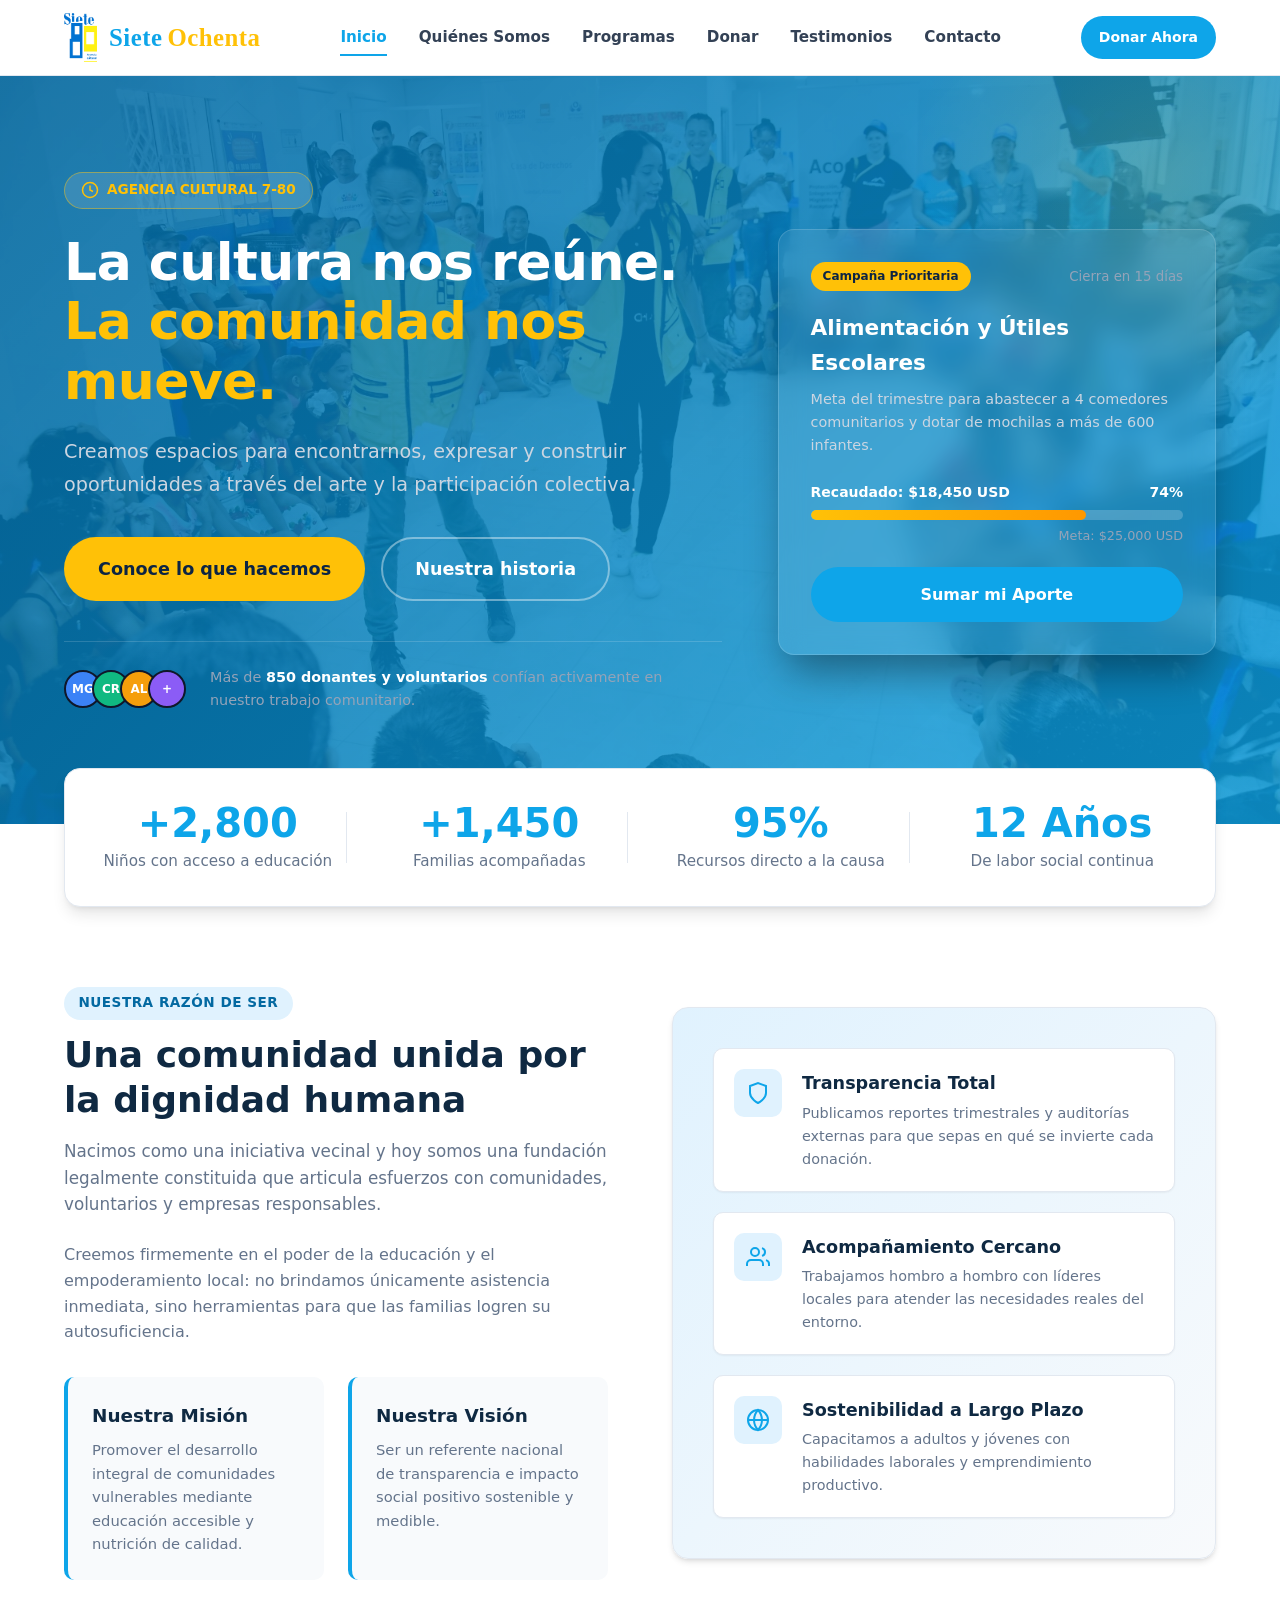
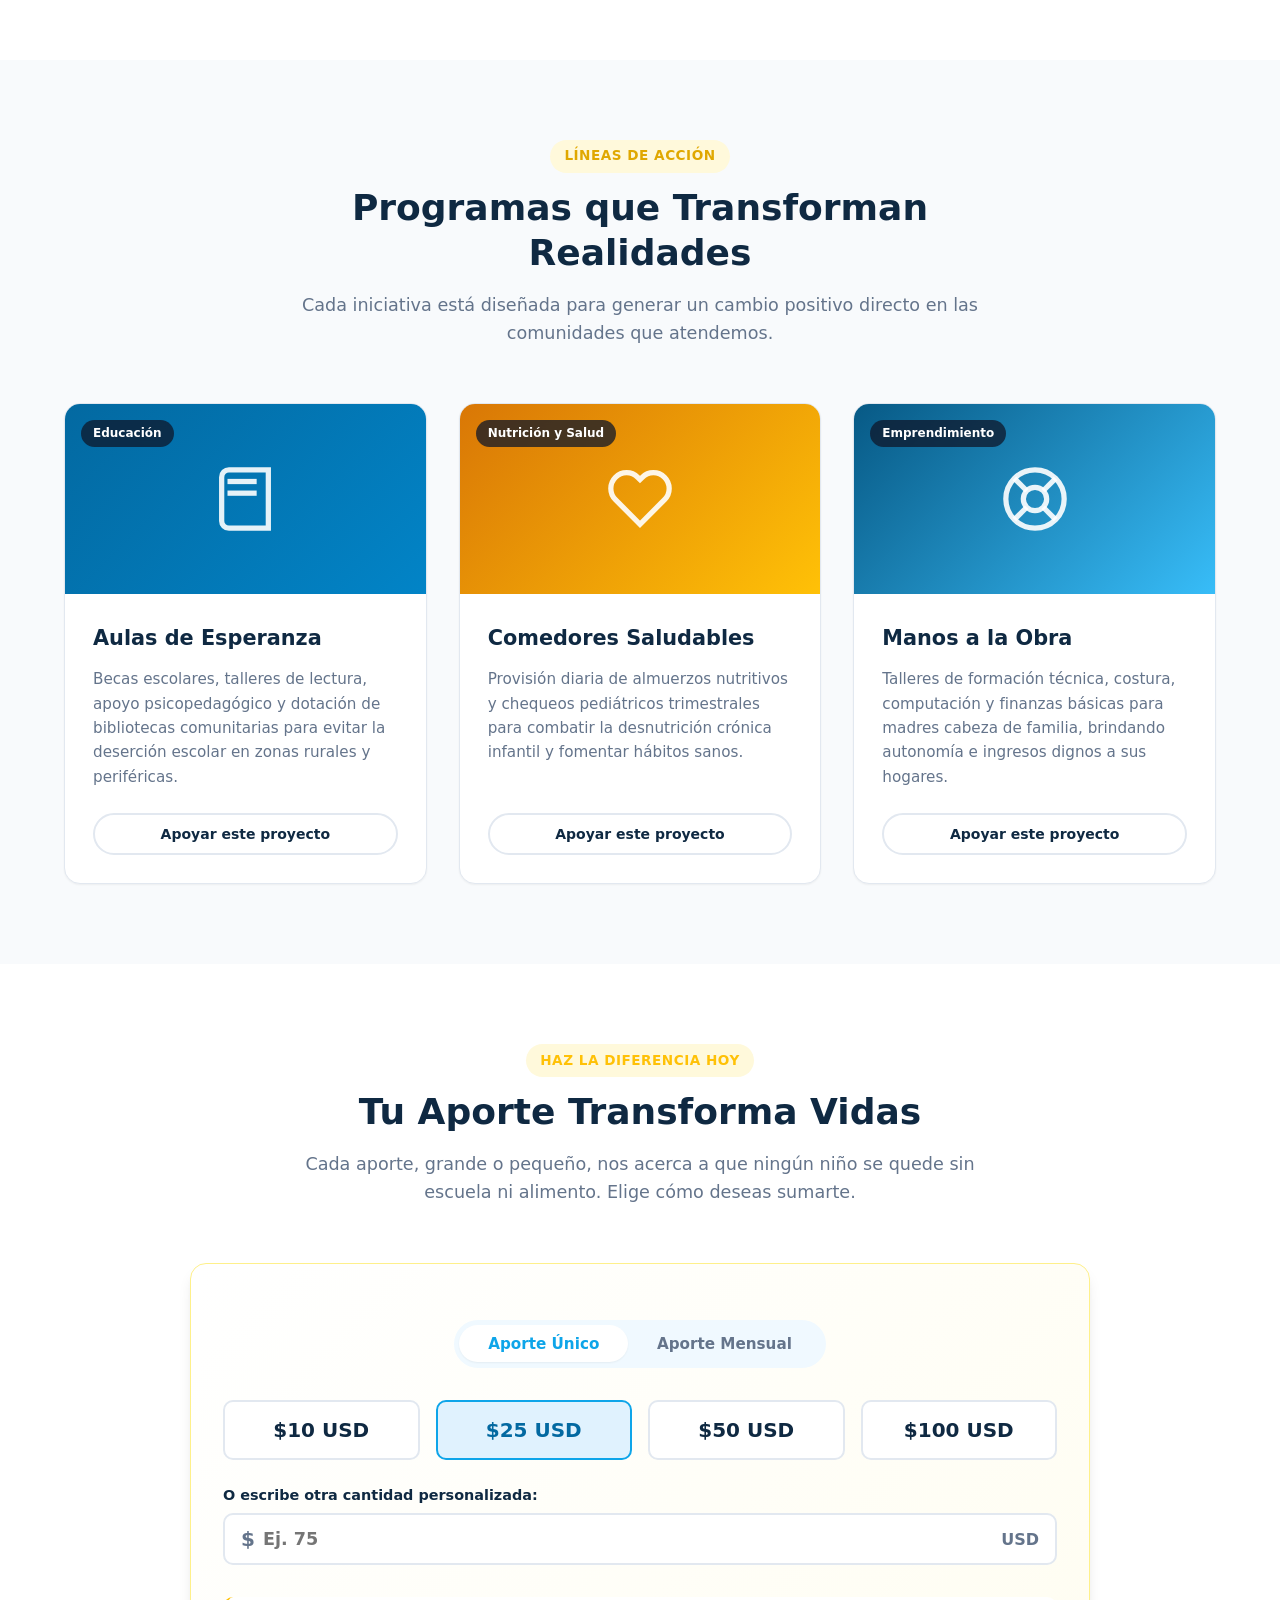
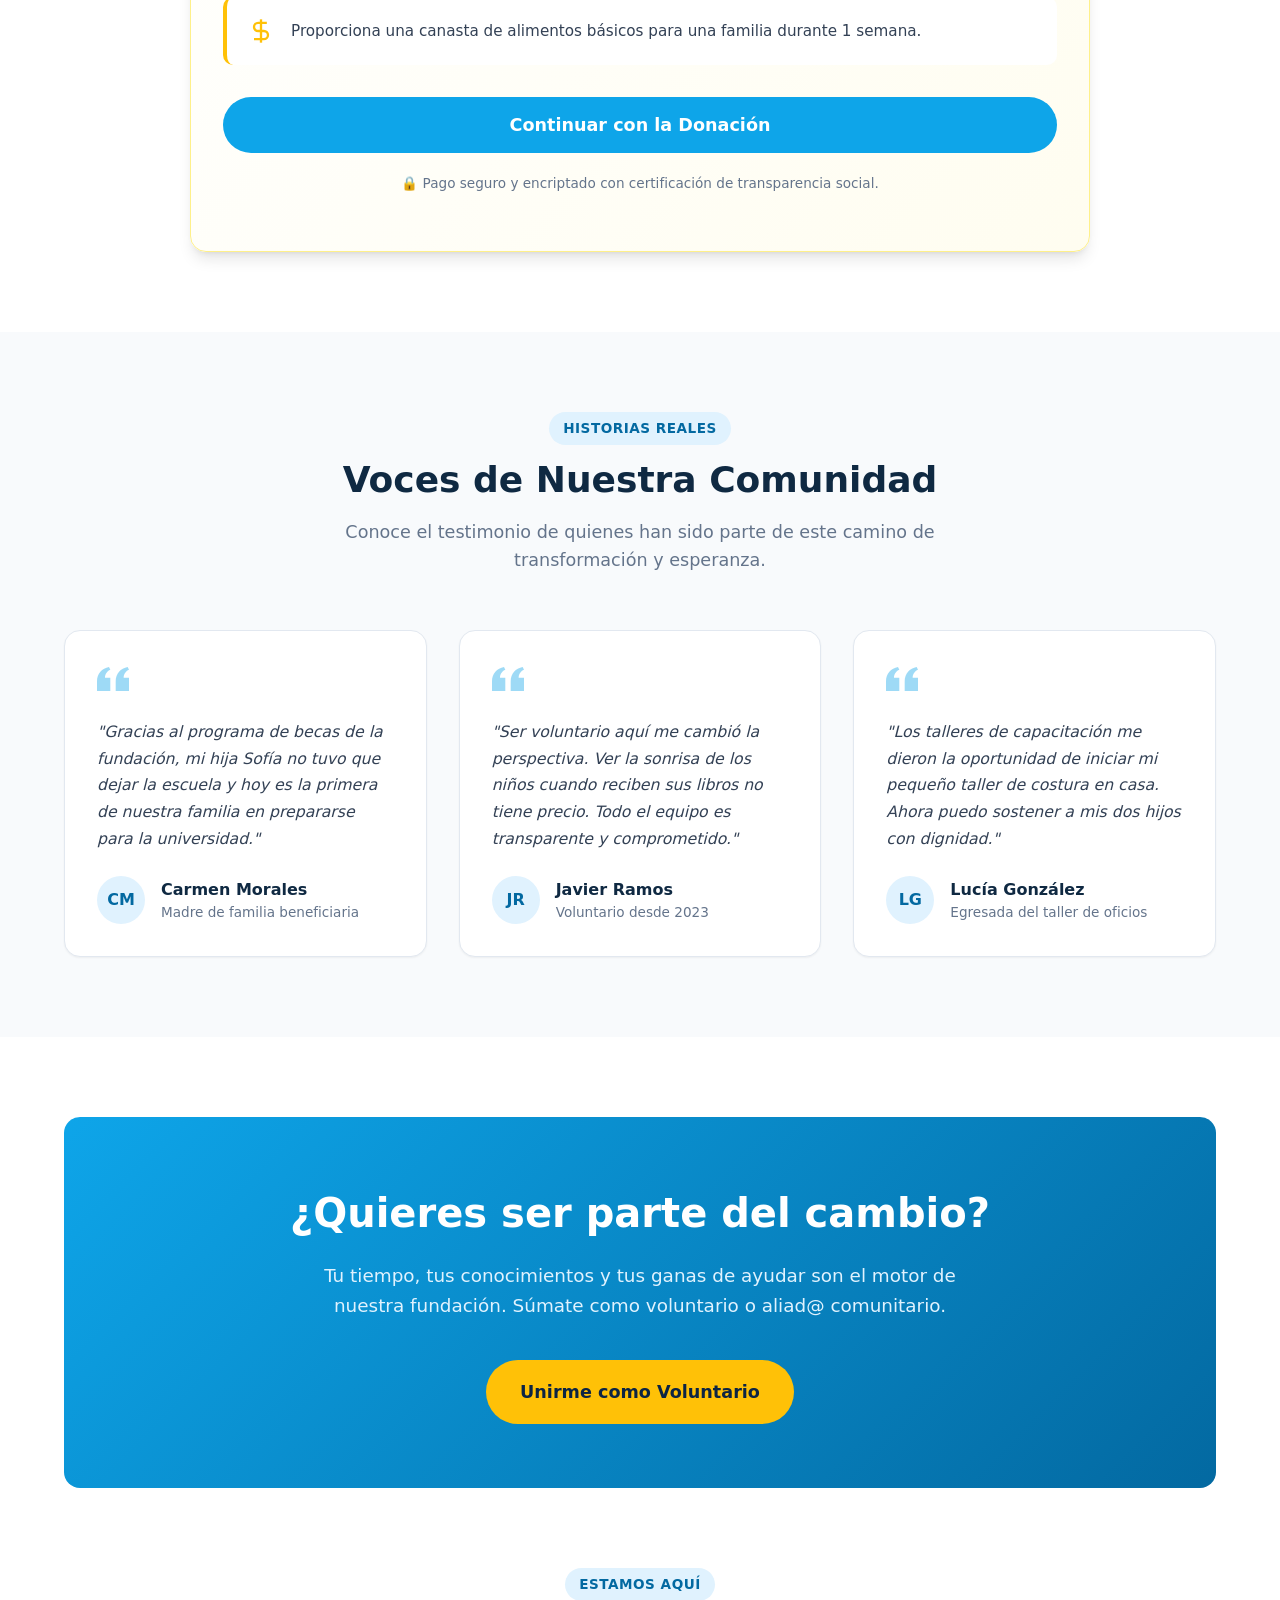
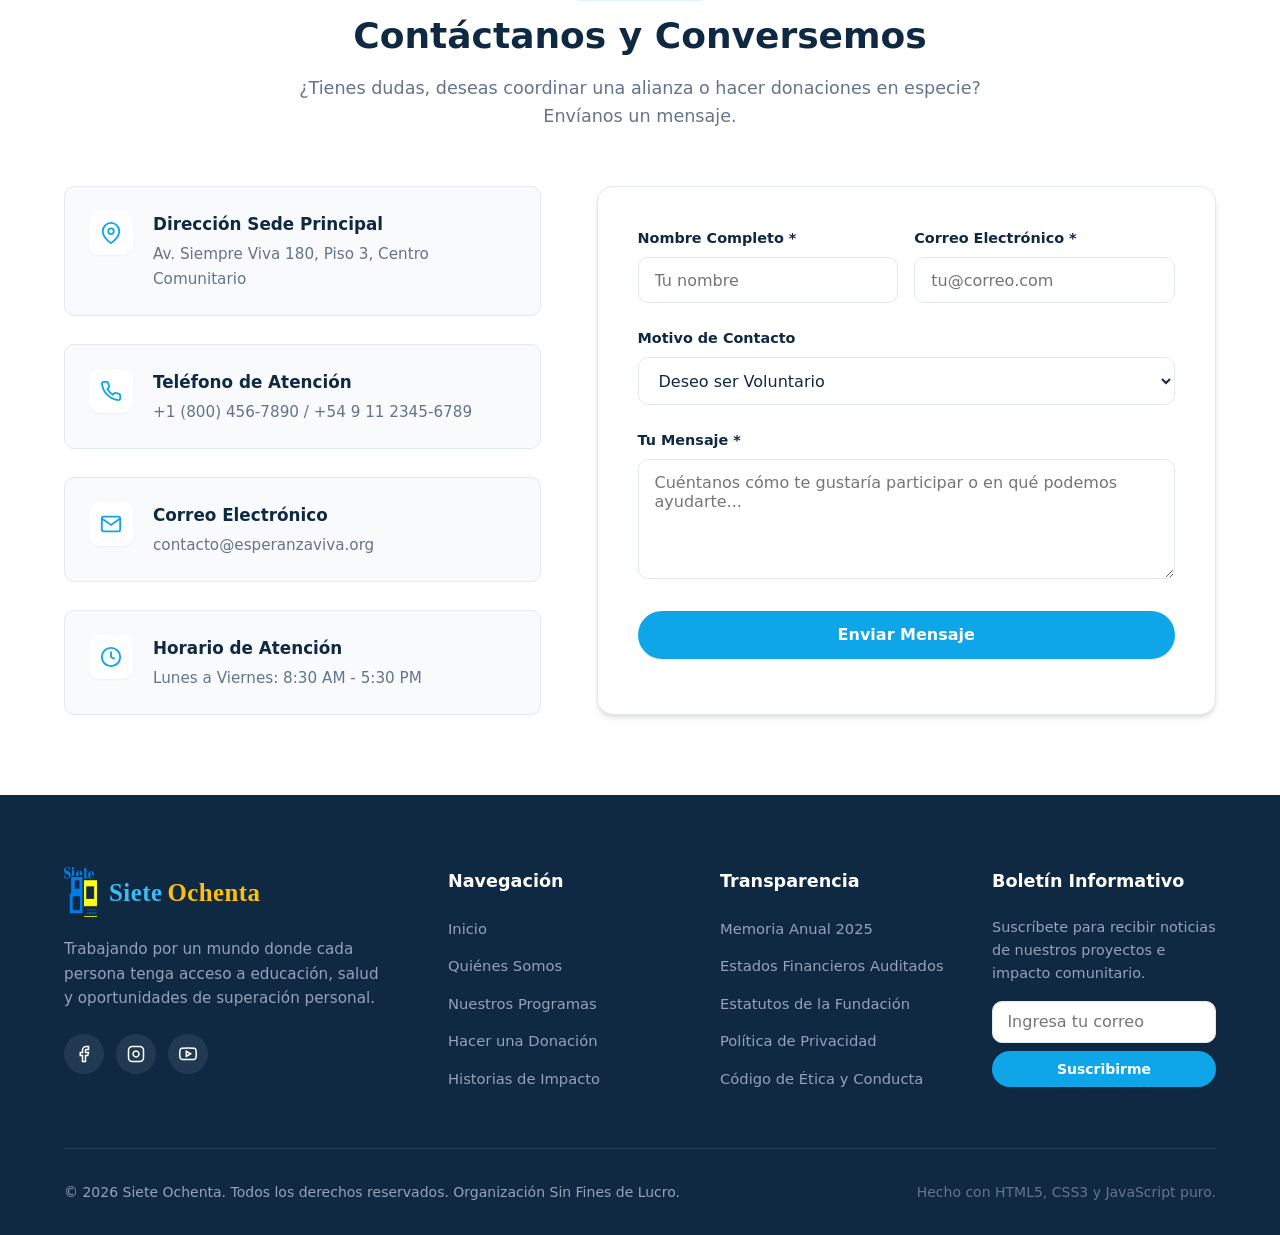
==== commit 4a257813: "Actualizar textos de la sección Hero" ====
--- a/index.html
+++ b/index.html
@@ -82,21 +82,22 @@
                 <circle cx="12" cy="12" r="10"></circle>
                 <polyline points="12 6 12 12 16 14"></polyline>
               </svg>
-              Campaña Activa 2026: Por una infancia con futuro
+              AGENCIA CULTURAL 7-80
             </div>
             <h1 class="hero-title">
-              Transformamos territorios a través del
-              <span>arte y la cultura</span>
+              La cultura nos reúne.
+              <span>La comunidad nos mueve.</span>
             </h1>
             <p class="hero-description">
-              Acercamos el arte y la cultura a comunidades en situación de
-              vulnerabilidad, promoviendo el desarrollo humano de niñas, niños,
-              adolescentes, jóvenes y sus familias.
+              Creamos espacios para encontrarnos, expresar y construir
+              oportunidades a través del arte y la participación colectiva.
             </p>
             <div class="hero-actions">
-              <a href="#donar" class="btn btn-secondary btn-lg">Quiero Donar</a>
+              <a href="#donar" class="btn btn-secondary btn-lg"
+                >Conoce lo que hacemos</a
+              >
               <a href="#programas" class="btn btn-outline-white btn-lg"
-                >Nuestros Proyectos</a
+                >Nuestra historia</a
               >
             </div>
 
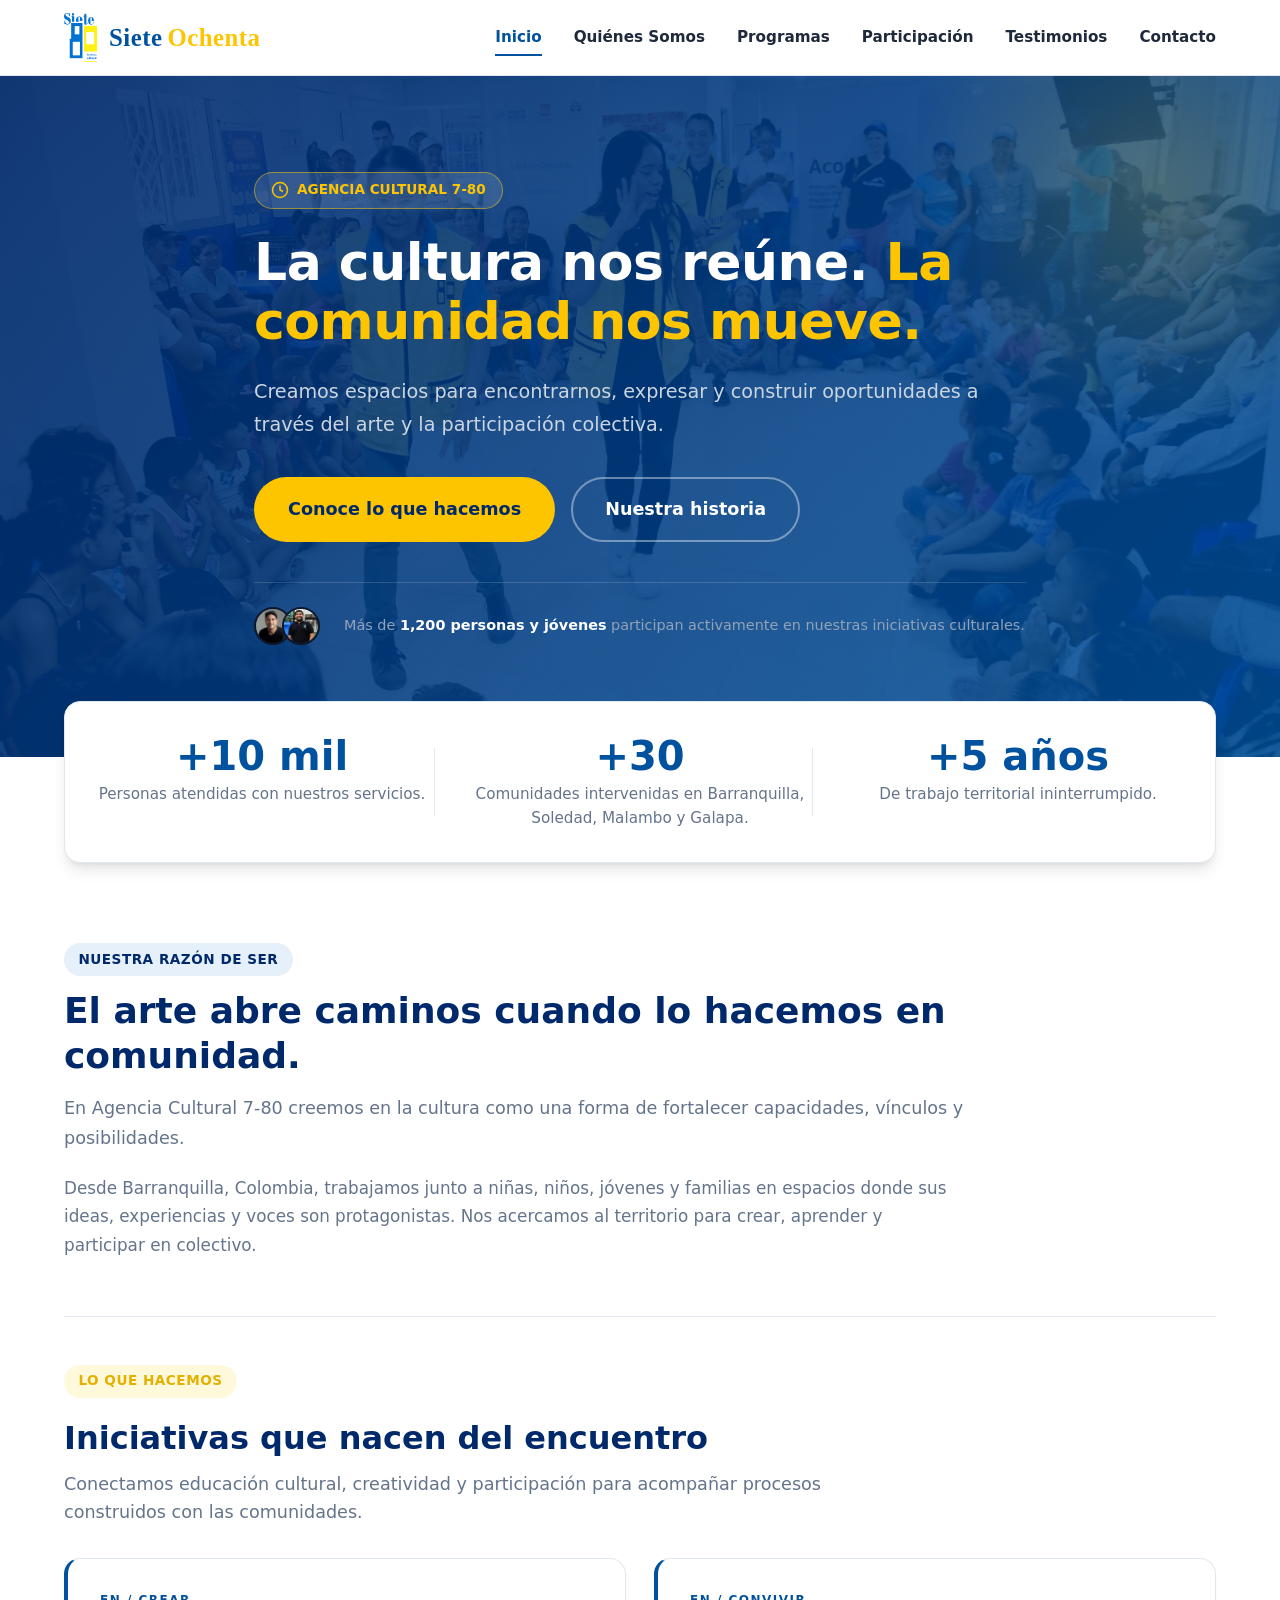
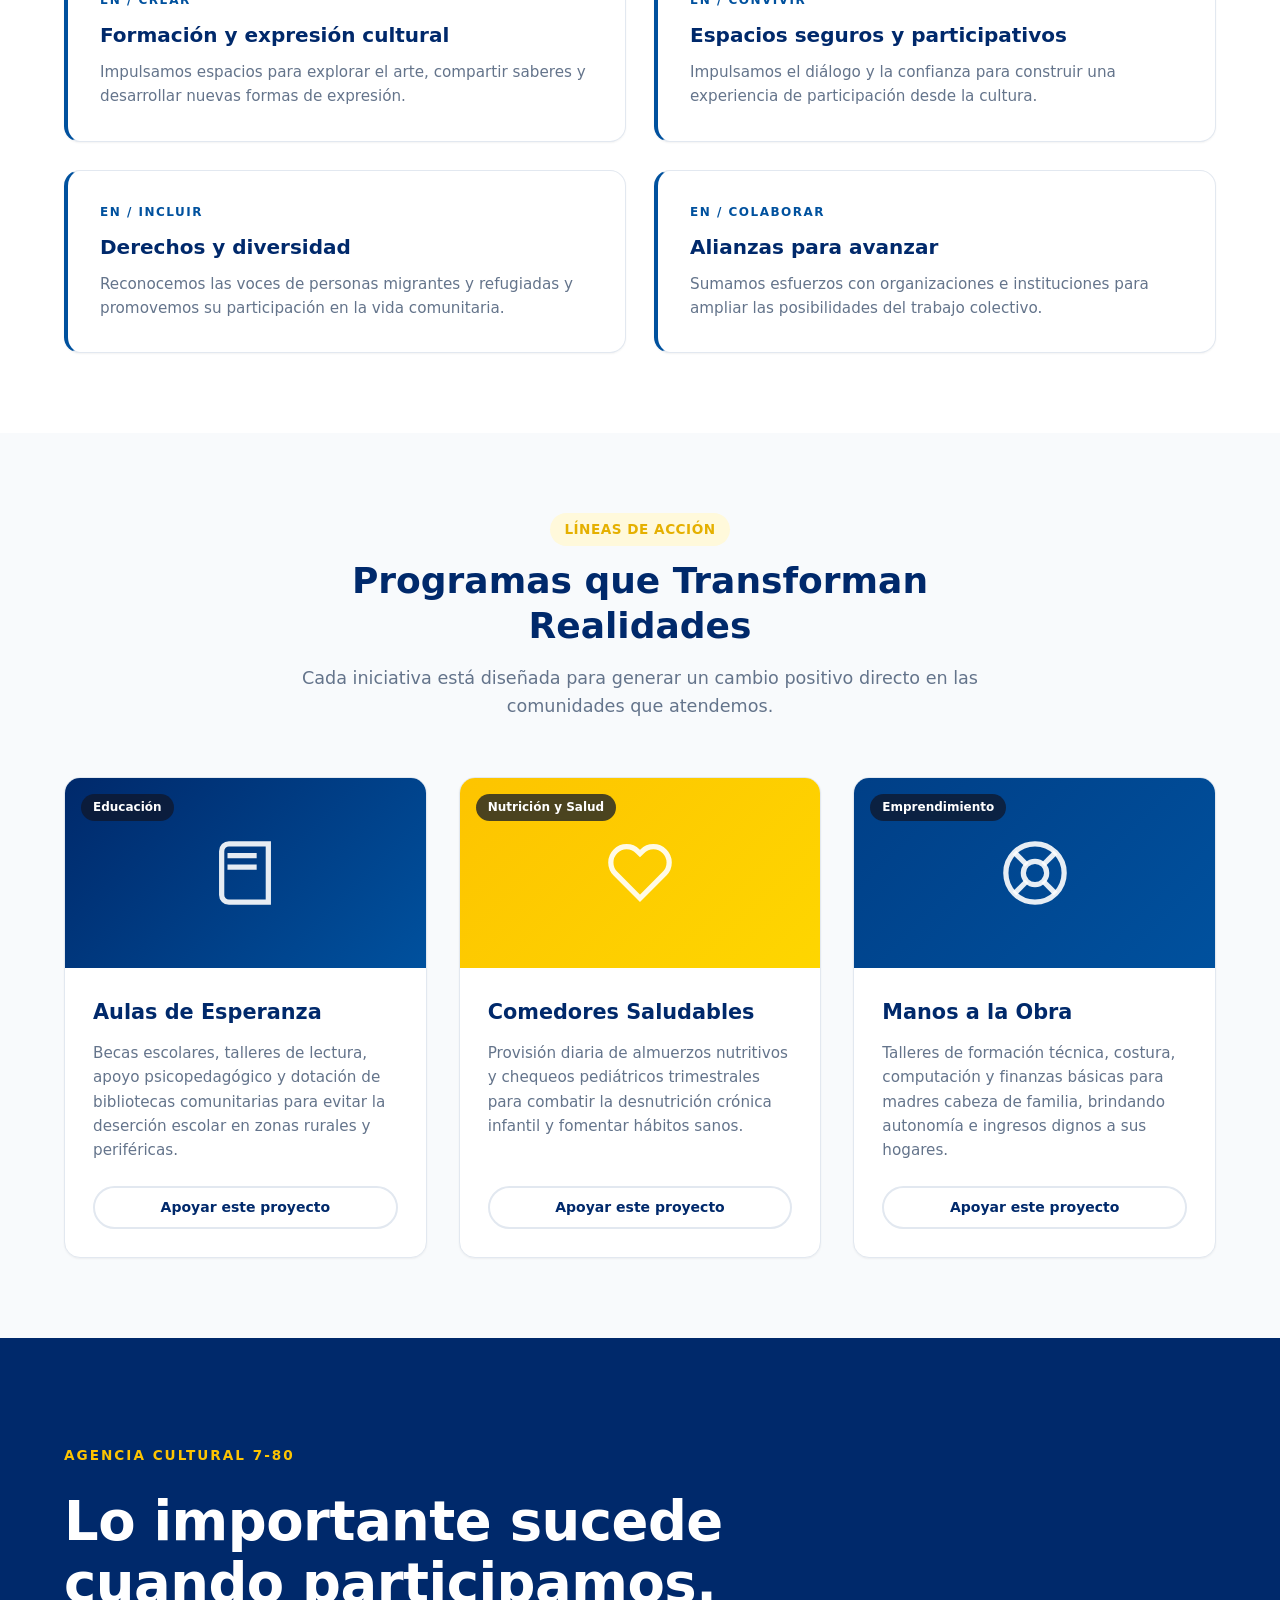
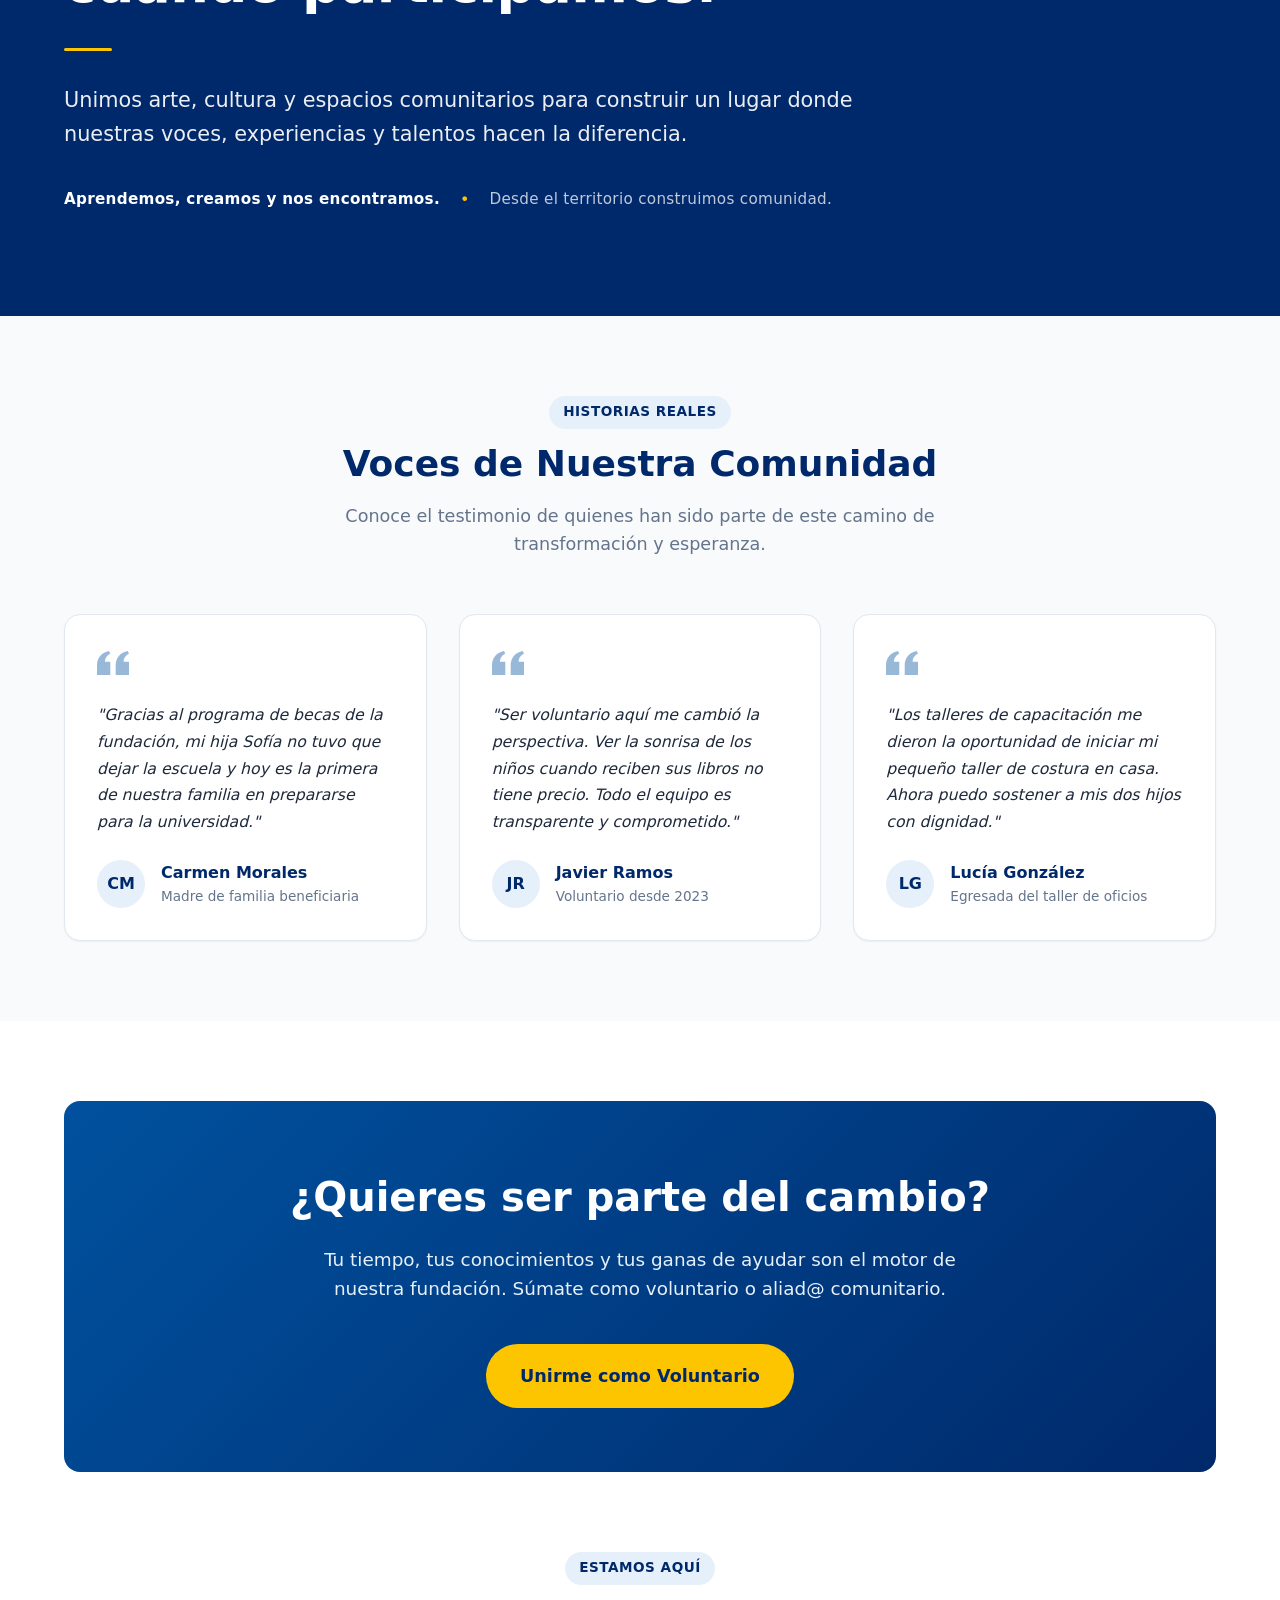
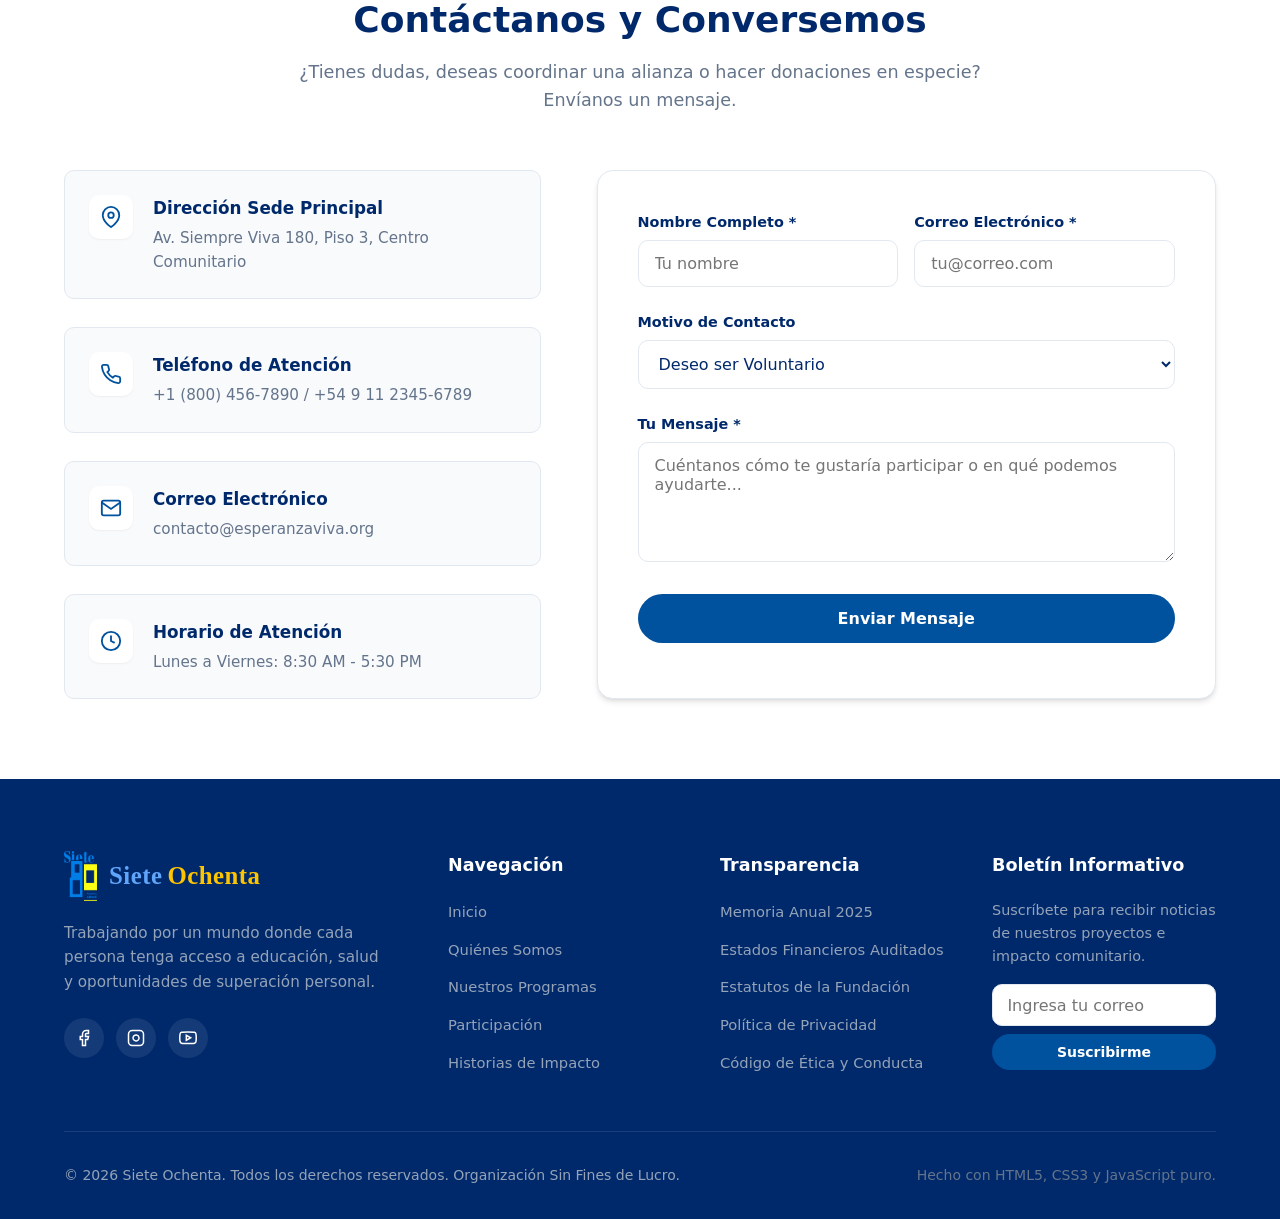
==== commit 4a9ed4c8: "feat: actualizar Quienes Somos, agregar seccion Participacion y retirar Donaciones" ====
--- a/index.html
+++ b/index.html
@@ -22,8 +22,8 @@
         <a href="#inicio" class="logo" aria-label="Inicio Siete Ochenta">
           <img src="img/logo.png" alt="Logo Siete Ochenta" class="logo-img" />
           <span class="logo-text">
-            <span class="logo-siete" style="color: #0ea5e9; font-family: 'Playfair Display', Georgia, 'Times New Roman', serif; font-size: 1.55rem; font-weight: 800; letter-spacing: 0.5px;">Siete</span>
-            <span class="logo-ochenta" style="color: #ffc107; font-family: 'Playfair Display', Georgia, 'Times New Roman', serif; font-size: 1.55rem; font-weight: 800; letter-spacing: 0.5px; margin-left: 5px;">Ochenta</span>
+            <span class="logo-siete" style="color: #00519e; font-family: 'Playfair Display', Georgia, 'Times New Roman', serif; font-size: 1.55rem; font-weight: 800; letter-spacing: 0.5px;">Siete</span>
+            <span class="logo-ochenta" style="color: #fdc400; font-family: 'Playfair Display', Georgia, 'Times New Roman', serif; font-size: 1.55rem; font-weight: 800; letter-spacing: 0.5px; margin-left: 5px;">Ochenta</span>
           </span>
         </a>
 
@@ -32,14 +32,13 @@
           <a href="#inicio" class="nav-link active">Inicio</a>
           <a href="#quienes-somos" class="nav-link">Quiénes Somos</a>
           <a href="#programas" class="nav-link">Programas</a>
-          <a href="#donar" class="nav-link">Donar</a>
+          <a href="#participacion" class="nav-link">Participación</a>
           <a href="#testimonios" class="nav-link">Testimonios</a>
           <a href="#contacto" class="nav-link">Contacto</a>
         </nav>
 
-        <!-- Botón de acción y menú móvil -->
+        <!-- Menú móvil -->
         <div class="nav-actions">
-          <a href="#donar" class="btn btn-primary btn-sm">Donar Ahora</a>
           <button
             class="mobile-toggle"
             id="mobileToggle"
@@ -93,63 +92,32 @@
               oportunidades a través del arte y la participación colectiva.
             </p>
             <div class="hero-actions">
-              <a href="#donar" class="btn btn-secondary btn-lg"
+              <a href="#programas" class="btn btn-secondary btn-lg"
                 >Conoce lo que hacemos</a
               >
-              <a href="#programas" class="btn btn-outline-white btn-lg"
+              <a href="#quienes-somos" class="btn btn-outline-white btn-lg"
                 >Nuestra historia</a
               >
             </div>
 
             <div class="hero-trust">
               <div class="trust-avatars">
-                <div class="avatar avatar-1">MG</div>
-                <div class="avatar avatar-2">CR</div>
-                <div class="avatar avatar-3">AL</div>
-                <div class="avatar avatar-4">+</div>
+                <img
+                  src="img/54c4f12e-5cd8-4146-bc64-1c6ac8e5387e.jpeg"
+                  alt="Participante 1"
+                  class="avatar"
+                />
+                <img
+                  src="img/93ac4a1c-858d-4c8b-9450-c744c79c3051.jpeg"
+                  alt="Participante 2"
+                  class="avatar"
+                />
               </div>
               <div class="trust-text">
-                Más de <strong>850 donantes y voluntarios</strong> confían
-                activamente en nuestro trabajo comunitario.
-              </div>
-            </div>
-          </div>
-
-          <!-- Tarjeta destacada de recaudación urgente -->
-          <div class="hero-card">
-            <div class="hero-card-header">
-              <span class="urgent-badge">Campaña Prioritaria</span>
-              <small style="color: #94a3b8">Cierra en 15 días</small>
-            </div>
-            <h3>Alimentación y Útiles Escolares</h3>
-            <p>
-              Meta del trimestre para abastecer a 4 comedores comunitarios y
-              dotar de mochilas a más de 600 infantes.
-            </p>
-
-            <div class="progress-container">
-              <div class="progress-info">
-                <span>Recaudado: <strong>$18,450 USD</strong></span>
-                <span>74%</span>
-              </div>
-              <div class="progress-bar-bg">
-                <div class="progress-bar-fill" style="width: 74%"></div>
-              </div>
-              <div
-                style="
-                  font-size: 0.8rem;
-                  color: #94a3b8;
-                  margin-top: 0.4rem;
-                  text-align: right;
-                "
-              >
-                Meta: $25,000 USD
-              </div>
-            </div>
-
-            <a href="#donar" class="btn btn-primary btn-block"
-              >Sumar mi Aporte</a
-            >
+                Más de <strong>1,200 personas y jóvenes</strong> participan
+                activamente en nuestras iniciativas culturales.
+              </div>
+            </div>
           </div>
         </div>
       </section>
@@ -161,26 +129,39 @@
         <div class="impact-bar">
           <div class="stats-grid">
             <div class="stat-item">
-              <div class="stat-number" data-target="2800" data-prefix="+">
+              <div
+                class="stat-number"
+                data-target="10"
+                data-prefix="+"
+                data-suffix=" mil"
+              >
                 0
               </div>
-              <div class="stat-label">Niños con acceso a educación</div>
+              <div class="stat-label">
+                Personas atendidas con nuestros servicios.
+              </div>
             </div>
             <div class="stat-item">
-              <div class="stat-number" data-target="1450" data-prefix="+">
+              <div class="stat-number" data-target="30" data-prefix="+">
                 0
               </div>
-              <div class="stat-label">Familias acompañadas</div>
+              <div class="stat-label">
+                Comunidades intervenidas en Barranquilla, Soledad, Malambo y
+                Galapa.
+              </div>
             </div>
             <div class="stat-item">
-              <div class="stat-number" data-target="95" data-suffix="%">0</div>
-              <div class="stat-label">Recursos directo a la causa</div>
-            </div>
-            <div class="stat-item">
-              <div class="stat-number" data-target="12" data-suffix=" Años">
+              <div
+                class="stat-number"
+                data-target="5"
+                data-prefix="+"
+                data-suffix=" años"
+              >
                 0
               </div>
-              <div class="stat-label">De labor social continua</div>
+              <div class="stat-label">
+                De trabajo territorial ininterrumpido.
+              </div>
             </div>
           </div>
         </div>
@@ -191,134 +172,105 @@
          ========================================================================== -->
       <section class="section" id="quienes-somos">
         <div class="container">
-          <div class="about-grid">
-            <div>
-              <span class="badge">Nuestra Razón de Ser</span>
-              <h2 class="section-title">
-                Una comunidad unida por la dignidad humana
-              </h2>
-              <p
-                style="
-                  color: var(--text-muted);
-                  font-size: 1.05rem;
-                  margin-bottom: 1.5rem;
-                "
-              >
-                Nacimos como una iniciativa vecinal y hoy somos una fundación
-                legalmente constituida que articula esfuerzos con comunidades,
-                voluntarios y empresas responsables.
+          <!-- 1. LA AGENCIA (Presentación institucional) -->
+          <div
+            class="about-presentation"
+            style="max-width: 900px; margin-bottom: 3rem;"
+          >
+            <span class="badge">Nuestra Razón de Ser</span>
+            <h2 class="section-title">
+              El arte abre caminos cuando lo hacemos en comunidad.
+            </h2>
+            <p
+              style="
+                color: var(--text-muted);
+                font-size: 1.1rem;
+                margin-bottom: 1.25rem;
+                line-height: 1.7;
+              "
+            >
+              En Agencia Cultural 7-80 creemos en la cultura como una forma de
+              fortalecer capacidades, vínculos y posibilidades.
+            </p>
+            <p
+              style="
+                color: var(--text-muted);
+                font-size: 1.05rem;
+                line-height: 1.7;
+              "
+            >
+              Desde Barranquilla, Colombia, trabajamos junto a niñas, niños,
+              jóvenes y familias en espacios donde sus ideas, experiencias y
+              voces son protagonistas. Nos acercamos al territorio para
+              crear, aprender y participar en colectivo.
+            </p>
+          </div>
+
+          <!-- 2. LO QUE HACEMOS -->
+          <div class="initiatives-header">
+            <span class="badge badge-secondary">Lo Que Hacemos</span>
+            <h3
+              class="section-title"
+              style="
+                font-size: 2rem;
+                margin-top: 0.5rem;
+                margin-bottom: 0.75rem;
+              "
+            >
+              Iniciativas que nacen del encuentro
+            </h3>
+            <p
+              class="section-subtitle"
+              style="max-width: 800px; margin-bottom: 2rem;"
+            >
+              Conectamos educación cultural, creatividad y participación para
+              acompañar procesos construidos con las comunidades.
+            </p>
+          </div>
+
+          <!-- 3. CUATRO BLOQUES DE INICIATIVAS (2 columnas en escritorio, 1 en móvil) -->
+          <div class="initiatives-grid">
+            <!-- Bloque 1 -->
+            <article class="initiative-card">
+              <span class="initiative-tag">EN / CREAR</span>
+              <h4 class="initiative-title">Formación y expresión cultural</h4>
+              <p class="initiative-desc">
+                Impulsamos espacios para explorar el arte, compartir saberes y
+                desarrollar nuevas formas de expresión.
               </p>
-              <p
-                style="
-                  color: var(--text-muted);
-                  font-size: 1rem;
-                  margin-bottom: 2rem;
-                "
-              >
-                Creemos firmemente en el poder de la educación y el
-                empoderamiento local: no brindamos únicamente asistencia
-                inmediata, sino herramientas para que las familias logren su
-                autosuficiencia.
+            </article>
+
+            <!-- Bloque 2 -->
+            <article class="initiative-card">
+              <span class="initiative-tag">EN / CONVIVIR</span>
+              <h4 class="initiative-title">
+                Espacios seguros y participativos
+              </h4>
+              <p class="initiative-desc">
+                Impulsamos el diálogo y la confianza para construir una
+                experiencia de participación desde la cultura.
               </p>
-
-              <div class="pillars-grid">
-                <div class="pillar-card">
-                  <div class="pillar-title">Nuestra Misión</div>
-                  <div class="pillar-text">
-                    Promover el desarrollo integral de comunidades vulnerables
-                    mediante educación accesible y nutrición de calidad.
-                  </div>
-                </div>
-                <div class="pillar-card">
-                  <div class="pillar-title">Nuestra Visión</div>
-                  <div class="pillar-text">
-                    Ser un referente nacional de transparencia e impacto social
-                    positivo sostenible y medible.
-                  </div>
-                </div>
-              </div>
-            </div>
-
-            <div class="about-image-card">
-              <div class="about-features-list">
-                <div class="feature-box">
-                  <div class="feature-icon">
-                    <svg
-                      width="24"
-                      height="24"
-                      viewBox="0 0 24 24"
-                      fill="none"
-                      stroke="currentColor"
-                      stroke-width="2"
-                    >
-                      <path
-                        d="M12 22s8-4 8-10V5l-8-3-8 3v7c0 6 8 10 8 10z"
-                      ></path>
-                    </svg>
-                  </div>
-                  <div>
-                    <h3 class="feature-title">Transparencia Total</h3>
-                    <p class="feature-desc">
-                      Publicamos reportes trimestrales y auditorías externas
-                      para que sepas en qué se invierte cada donación.
-                    </p>
-                  </div>
-                </div>
-
-                <div class="feature-box">
-                  <div class="feature-icon">
-                    <svg
-                      width="24"
-                      height="24"
-                      viewBox="0 0 24 24"
-                      fill="none"
-                      stroke="currentColor"
-                      stroke-width="2"
-                    >
-                      <path
-                        d="M17 21v-2a4 4 0 0 0-4-4H5a4 4 0 0 0-4 4v2"
-                      ></path>
-                      <circle cx="9" cy="7" r="4"></circle>
-                      <path d="M23 21v-2a4 4 0 0 0-3-3.87"></path>
-                      <path d="M16 3.13a4 4 0 0 1 0 7.75"></path>
-                    </svg>
-                  </div>
-                  <div>
-                    <h3 class="feature-title">Acompañamiento Cercano</h3>
-                    <p class="feature-desc">
-                      Trabajamos hombro a hombro con líderes locales para
-                      atender las necesidades reales del entorno.
-                    </p>
-                  </div>
-                </div>
-
-                <div class="feature-box">
-                  <div class="feature-icon">
-                    <svg
-                      width="24"
-                      height="24"
-                      viewBox="0 0 24 24"
-                      fill="none"
-                      stroke="currentColor"
-                      stroke-width="2"
-                    >
-                      <circle cx="12" cy="12" r="10"></circle>
-                      <line x1="2" y1="12" x2="22" y2="12"></line>
-                      <path
-                        d="M12 2a15.3 15.3 0 0 1 4 10 15.3 15.3 0 0 1-4 10 15.3 15.3 0 0 1-4-10 15.3 15.3 0 0 1 4-10z"
-                      ></path>
-                    </svg>
-                  </div>
-                  <div>
-                    <h3 class="feature-title">Sostenibilidad a Largo Plazo</h3>
-                    <p class="feature-desc">
-                      Capacitamos a adultos y jóvenes con habilidades laborales
-                      y emprendimiento productivo.
-                    </p>
-                  </div>
-                </div>
-              </div>
-            </div>
+            </article>
+
+            <!-- Bloque 3 -->
+            <article class="initiative-card">
+              <span class="initiative-tag">EN / INCLUIR</span>
+              <h4 class="initiative-title">Derechos y diversidad</h4>
+              <p class="initiative-desc">
+                Reconocemos las voces de personas migrantes y refugiadas y
+                promovemos su participación en la vida comunitaria.
+              </p>
+            </article>
+
+            <!-- Bloque 4 -->
+            <article class="initiative-card">
+              <span class="initiative-tag">EN / COLABORAR</span>
+              <h4 class="initiative-title">Alianzas para avanzar</h4>
+              <p class="initiative-desc">
+                Sumamos esfuerzos con organizaciones e instituciones para
+                ampliar las posibilidades del trabajo colectivo.
+              </p>
+            </article>
           </div>
         </div>
       </section>
@@ -363,7 +315,7 @@
                   dotación de bibliotecas comunitarias para evitar la deserción
                   escolar en zonas rurales y periféricas.
                 </p>
-                <a href="#donar" class="btn btn-outline btn-sm"
+                <a href="#participacion" class="btn btn-outline btn-sm"
                   >Apoyar este proyecto</a
                 >
               </div>
@@ -392,7 +344,7 @@
                   pediátricos trimestrales para combatir la desnutrición crónica
                   infantil y fomentar hábitos sanos.
                 </p>
-                <a href="#donar" class="btn btn-outline btn-sm"
+                <a href="#participacion" class="btn btn-outline btn-sm"
                   >Apoyar este proyecto</a
                 >
               </div>
@@ -424,7 +376,7 @@
                   básicas para madres cabeza de familia, brindando autonomía e
                   ingresos dignos a sus hogares.
                 </p>
-                <a href="#donar" class="btn btn-outline btn-sm"
+                <a href="#participacion" class="btn btn-outline btn-sm"
                   >Apoyar este proyecto</a
                 >
               </div>
@@ -434,117 +386,29 @@
       </section>
 
       <!-- ==========================================================================
-         SECCIÓN: CALCULADORA Y WIDGET DE DONACIÓN INTERACTIVA
+         SECCIÓN: PARTICIPACIÓN
          ========================================================================== -->
-      <section class="section" id="donar">
+      <section class="participation-section" id="participacion">
         <div class="container">
-          <div class="section-header">
-            <span class="badge badge-accent">Haz la Diferencia Hoy</span>
-            <h2 class="section-title">Tu Aporte Transforma Vidas</h2>
-            <p class="section-subtitle">
-              Cada aporte, grande o pequeño, nos acerca a que ningún niño se
-              quede sin escuela ni alimento. Elige cómo deseas sumarte.
+          <div class="participation-content">
+            <span class="participation-tag">AGENCIA CULTURAL 7-80</span>
+            <h2 class="participation-title">
+              Lo importante sucede cuando participamos.
+            </h2>
+            <div class="participation-divider" aria-hidden="true"></div>
+            <p class="participation-desc">
+              Unimos arte, cultura y espacios comunitarios para construir un
+              lugar donde nuestras voces, experiencias y talentos hacen la
+              diferencia.
             </p>
-          </div>
-
-          <div class="donation-wrapper">
-            <!-- Interruptor de frecuencia -->
-            <div
-              class="freq-toggle"
-              role="group"
-              aria-label="Frecuencia de donación"
-            >
-              <button
-                type="button"
-                class="freq-btn active"
-                data-freq="Única vez"
+            <div class="participation-subtexts">
+              <span class="participation-support"
+                >Aprendemos, creamos y nos encontramos.</span
               >
-                Aporte Único
-              </button>
-              <button type="button" class="freq-btn" data-freq="Mensual">
-                Aporte Mensual
-              </button>
-            </div>
-
-            <!-- Montos sugeridos -->
-            <div class="amounts-grid">
-              <button type="button" class="amount-btn" data-amount="10">
-                $10 USD
-              </button>
-              <button type="button" class="amount-btn active" data-amount="25">
-                $25 USD
-              </button>
-              <button type="button" class="amount-btn" data-amount="50">
-                $50 USD
-              </button>
-              <button type="button" class="amount-btn" data-amount="100">
-                $100 USD
-              </button>
-            </div>
-
-            <!-- Campo de monto personalizado -->
-            <div class="custom-amount-box">
-              <label for="customAmount" class="form-label"
-                >O escribe otra cantidad personalizada:</label
+              <span class="participation-separator" aria-hidden="true">•</span>
+              <span class="participation-complement"
+                >Desde el territorio construimos comunidad.</span
               >
-              <div class="custom-amount-input-group">
-                <span class="currency-symbol">$</span>
-                <input
-                  type="number"
-                  id="customAmount"
-                  class="custom-amount-input"
-                  placeholder="Ej. 75"
-                  min="1"
-                  step="any"
-                />
-                <span
-                  style="
-                    font-weight: 600;
-                    color: var(--text-muted);
-                    padding-left: 0.5rem;
-                  "
-                  >USD</span
-                >
-              </div>
-            </div>
-
-            <!-- Previsualización dinámica de impacto -->
-            <div class="impact-preview">
-              <svg
-                viewBox="0 0 24 24"
-                fill="none"
-                stroke="currentColor"
-                stroke-width="2"
-              >
-                <path d="M12 2v20"></path>
-                <path
-                  d="M17 5H9.5a3.5 3.5 0 0 0 0 7h5a3.5 3.5 0 0 1 0 7H6"
-                ></path>
-              </svg>
-              <span id="impactDescription"
-                >Proporciona una canasta de alimentos básicos para una familia
-                durante 1 semana.</span
-              >
-            </div>
-
-            <button
-              type="button"
-              id="btnStartDonation"
-              class="btn btn-primary btn-lg btn-block"
-            >
-              Continuar con la Donación
-            </button>
-
-            <div
-              style="
-                text-align: center;
-                margin-top: 1.25rem;
-                font-size: 0.85rem;
-                color: var(--text-muted);
-              "
-            >
-              🔒 Pago seguro y encriptado con certificación de transparencia
-              social.
             </div>
           </div>
         </div>
@@ -843,8 +707,8 @@
                 style="filter: brightness(1.1)"
               />
               <span class="logo-text">
-                <span class="logo-siete" style="color: #38bdf8; font-family: 'Playfair Display', Georgia, 'Times New Roman', serif; font-size: 1.55rem; font-weight: 800; letter-spacing: 0.5px;">Siete</span>
-                <span class="logo-ochenta" style="color: #ffc107; font-family: 'Playfair Display', Georgia, 'Times New Roman', serif; font-size: 1.55rem; font-weight: 800; letter-spacing: 0.5px; margin-left: 5px;">Ochenta</span>
+                <span class="logo-siete" style="color: #60a5fa; font-family: 'Playfair Display', Georgia, 'Times New Roman', serif; font-size: 1.55rem; font-weight: 800; letter-spacing: 0.5px;">Siete</span>
+                <span class="logo-ochenta" style="color: #fdc400; font-family: 'Playfair Display', Georgia, 'Times New Roman', serif; font-size: 1.55rem; font-weight: 800; letter-spacing: 0.5px; margin-left: 5px;">Ochenta</span>
               </span>
             </div>
             <p>
@@ -913,7 +777,7 @@
                 <a href="#programas" class="footer-link">Nuestros Programas</a>
               </li>
               <li>
-                <a href="#donar" class="footer-link">Hacer una Donación</a>
+                <a href="#participacion" class="footer-link">Participación</a>
               </li>
               <li>
                 <a href="#testimonios" class="footer-link"
@@ -979,76 +843,6 @@
         </div>
       </div>
     </footer>
-
-    <!-- ==========================================================================
-       MODAL DE CONFIRMACIÓN DE DONACIÓN
-       ========================================================================== -->
-    <div
-      class="modal-overlay"
-      id="donationSuccessModal"
-      role="dialog"
-      aria-modal="true"
-    >
-      <div class="modal-box">
-        <button
-          class="modal-close"
-          data-close-modal
-          aria-label="Cerrar ventana"
-        >
-          &times;
-        </button>
-        <div class="modal-icon-header">
-          <svg
-            width="32"
-            height="32"
-            viewBox="0 0 24 24"
-            fill="none"
-            stroke="currentColor"
-            stroke-width="2"
-          >
-            <path
-              d="M20.84 4.61a5.5 5.5 0 0 0-7.78 0L12 5.67l-1.06-1.06a5.5 5.5 0 0 0-7.78 7.78l1.06 1.06L12 21.23l7.78-7.78 1.06-1.06a5.5 5.5 0 0 0 0-7.78z"
-            ></path>
-          </svg>
-        </div>
-        <h3 class="modal-title">¡Gracias por tu generosidad!</h3>
-        <p class="modal-text">
-          Estás a punto de aportar
-          <strong
-            id="modalDonationAmount"
-            style="color: var(--primary); font-size: 1.15rem"
-            >$25 USD</strong
-          >
-          en modalidad <strong id="modalDonationFreq">Única vez</strong>.
-        </p>
-
-        <div
-          style="
-            background-color: var(--bg-alt);
-            padding: 1rem;
-            border-radius: var(--radius-md);
-            font-size: 0.9rem;
-            margin-bottom: 1.5rem;
-            border: 1px solid var(--border);
-          "
-        >
-          <p style="margin-bottom: 0.5rem">
-            <strong>Opciones de pago disponibles:</strong>
-          </p>
-          <p>• Transferencia bancaria directa / Zelle / Bizum</p>
-          <p>• Tarjeta de Crédito o Débito (Visa, Mastercard)</p>
-          <p>• PayPal institucional</p>
-        </div>
-
-        <button
-          type="button"
-          class="btn btn-primary btn-block"
-          data-close-modal
-        >
-          Entendido, simular confirmación
-        </button>
-      </div>
-    </div>
 
     <!-- ==========================================================================
        MODAL DE CONFIRMACIÓN DE CONTACTO
--- a/css/style.css
+++ b/css/style.css
@@ -2,31 +2,31 @@
    ESTILOS GENERALES Y VARIABLES DE DISEÑO
    ========================================================================== */
 :root {
-  /* Paleta institucional: Azul Cielo, Amarillo y Blanco */
-  --primary: #0ea5e9;          /* Azul Cielo vibrante oficial */
-  --primary-hover: #0284c7;    /* Azul Cielo intenso al pasar el cursor */
-  --primary-light: #e0f2fe;    /* Azul Cielo muy suave para fondos de tarjetas/chips */
-  --primary-dark: #0369a1;     /* Azul Cielo oscuro para contrastes */
+  /* Paleta institucional adaptada: Cyber Yellow & Royal Dark Blue */
+  --primary: #00519e;          /* Royal Blue vibrante */
+  --primary-hover: #003f87;    /* Royal Dark Blue */
+  --primary-light: #e6f0fa;    /* Azul suave para fondos de tarjetas/chips */
+  --primary-dark: #00296b;     /* Navy / Azul profundo */
   
-  --secondary: #ffc107;        /* Amarillo vibrante y cálido */
-  --secondary-hover: #e0a800;  /* Amarillo dorado oscuro */
-  --secondary-light: #fff9db;  /* Amarillo muy sutil y suave */
-
-  --accent: #ffc107;           /* Amarillo de acento */
-  --accent-light: #fff9db;
-
-  --dark: #0f2942;             /* Azul profundo para textos principales y legibilidad */
-  --dark-card: #082f49;        /* Azul cielo oscuro para tarjetas oscuras */
-  --text-main: #334155;        /* Gris pizarra para lectura cómoda */
+  --secondary: #fdc400;        /* Cyber Yellow vibrante */
+  --secondary-hover: #e5b000;  /* Cyber Yellow dorado */
+  --secondary-light: #fff9db;  /* Amarillo suave para chips */
+
+  --accent: #fed600;           /* Bright Yellow de acento */
+  --accent-light: #fffde6;
+
+  --dark: #00296b;             /* Azul marino profundo para textos principales */
+  --dark-card: #001f52;        /* Azul marino oscuro para tarjetas */
+  --text-main: #1e293b;        /* Gris pizarra oscuro para lectura */
   --text-muted: #64748b;       /* Gris suave para textos secundarios */
   --text-light: #94a3b8;
 
   --bg-main: #ffffff;          /* Blanco puro */
   --bg-alt: #f8fafc;           /* Blanco roto / gris muy suave para alternar */
-  --bg-subtle: #f0f9ff;
+  --bg-subtle: #f0f6fc;
 
   --border: #e2e8f0;           /* Bordes suaves */
-  --border-focus: #0ea5e9;     /* Foco en Azul Cielo */
+  --border-focus: #00519e;     /* Foco en Royal Blue */
 
   /* Sombras */
   --shadow-sm: 0 1px 2px 0 rgb(0 0 0 / 0.05);
@@ -173,20 +173,20 @@
 .btn-primary:hover {
   background-color: var(--primary-hover);
   transform: translateY(-2px);
-  box-shadow: 0 6px 15px rgba(14, 165, 233, 0.4);
+  box-shadow: 0 6px 15px rgba(0, 81, 158, 0.4);
 }
 
 .btn-secondary {
   background-color: var(--secondary);
-  color: #0c2444;
+  color: #00296b;
   font-weight: 700;
 }
 
 .btn-secondary:hover {
   background-color: var(--secondary-hover);
-  color: #0c2444;
+  color: #00296b;
   transform: translateY(-2px);
-  box-shadow: 0 6px 15px rgba(255, 193, 7, 0.45);
+  box-shadow: 0 6px 15px rgba(253, 196, 0, 0.45);
 }
 
 .btn-outline {
@@ -311,6 +311,7 @@
   display: flex;
   align-items: center;
   gap: 2rem;
+  margin-left: auto;
 }
 
 .nav-link {
@@ -365,7 +366,7 @@
 .hero {
   position: relative;
   padding: 6rem 0 7rem;
-  background: linear-gradient(135deg, rgba(3, 105, 161, 0.88) 0%, rgba(14, 165, 233, 0.80) 100%),
+  background: linear-gradient(135deg, rgba(0, 41, 107, 0.90) 0%, rgba(0, 81, 158, 0.84) 100%),
               url('../img/hero-bg.jpeg') center top / cover no-repeat;
   color: #ffffff;
   overflow: hidden;
@@ -378,18 +379,19 @@
   right: -10%;
   width: 500px;
   height: 500px;
-  background: radial-gradient(circle, rgba(255, 193, 7, 0.15) 0%, rgba(0,0,0,0) 70%);
+  background: radial-gradient(circle, rgba(253, 196, 0, 0.20) 0%, rgba(0,0,0,0) 70%);
   border-radius: 50%;
   pointer-events: none;
 }
 
 .hero-grid {
   display: grid;
-  grid-template-columns: 1.2fr 0.8fr;
+  grid-template-columns: 1fr;
   align-items: center;
   gap: 3.5rem;
   position: relative;
   z-index: 1;
+  max-width: 820px;
 }
 
 .hero-tag {
@@ -397,7 +399,7 @@
   align-items: center;
   gap: 0.5rem;
   background-color: rgba(255, 255, 255, 0.12);
-  border: 1px solid rgba(255, 193, 7, 0.45);
+  border: 1px solid rgba(253, 196, 0, 0.5);
   padding: 0.4rem 1rem;
   border-radius: var(--radius-full);
   font-size: 0.85rem;
@@ -457,6 +459,7 @@
   font-weight: bold;
   font-size: 0.75rem;
   color: #ffffff;
+  object-fit: cover;
 }
 
 .avatar:first-child { margin-left: 0; }
@@ -561,8 +564,8 @@
 
 .stats-grid {
   display: grid;
-  grid-template-columns: repeat(4, 1fr);
-  gap: 1.5rem;
+  grid-template-columns: repeat(3, 1fr);
+  gap: 2rem;
   text-align: center;
 }
 
@@ -688,6 +691,64 @@
 }
 
 /* ==========================================================================
+   INICIATIVAS (LO QUE HACEMOS)
+   ========================================================================== */
+.initiatives-header {
+  margin-top: 3.5rem;
+  margin-bottom: 2rem;
+  padding-top: 3rem;
+  border-top: 1px solid var(--border);
+}
+
+.initiatives-grid {
+  display: grid;
+  grid-template-columns: repeat(2, 1fr);
+  gap: 1.75rem;
+}
+
+.initiative-card {
+  background-color: #ffffff;
+  border: 1px solid var(--border);
+  border-radius: var(--radius-lg);
+  padding: 2rem;
+  box-shadow: var(--shadow-sm);
+  transition: var(--transition);
+  display: flex;
+  flex-direction: column;
+  border-left: 4px solid var(--primary);
+}
+
+.initiative-card:hover {
+  transform: translateY(-3px);
+  box-shadow: var(--shadow-md);
+  border-left-color: var(--secondary);
+}
+
+.initiative-tag {
+  display: inline-block;
+  font-size: 0.75rem;
+  font-weight: 800;
+  letter-spacing: 1.5px;
+  color: var(--primary);
+  text-transform: uppercase;
+  margin-bottom: 0.75rem;
+}
+
+.initiative-title {
+  font-size: 1.25rem;
+  font-weight: 700;
+  color: var(--dark);
+  margin-bottom: 0.75rem;
+  line-height: 1.3;
+}
+
+.initiative-desc {
+  font-size: 0.95rem;
+  color: var(--text-muted);
+  line-height: 1.6;
+}
+
+/* ==========================================================================
    PROGRAMAS Y CAUSAS
    ========================================================================== */
 .programs-grid {
@@ -723,9 +784,9 @@
   overflow: hidden;
 }
 
-.thumb-bg-1 { background: linear-gradient(135deg, #0369a1, #0284c7); }
-.thumb-bg-2 { background: linear-gradient(135deg, #d97706, #ffc107); }
-.thumb-bg-3 { background: linear-gradient(135deg, #075985, #38bdf8); }
+.thumb-bg-1 { background: linear-gradient(135deg, #00296b, #00519e); }
+.thumb-bg-2 { background: linear-gradient(135deg, #fdc400, #fed600); }
+.thumb-bg-3 { background: linear-gradient(135deg, #003f87, #00519e); }
 
 .program-thumb-icon {
   width: 70px;
@@ -768,122 +829,81 @@
 }
 
 /* ==========================================================================
-   SECCIÓN DE DONACIÓN INTERACTIVA
+   SECCIÓN: PARTICIPACIÓN
    ========================================================================== */
-.donation-wrapper {
-  background: linear-gradient(135deg, #ffffff 0%, #fffdf0 100%);
-  border: 1px solid #fef08a;
-  border-radius: var(--radius-lg);
-  padding: 3.5rem 2rem;
-  max-width: 900px;
-  margin: 0 auto;
-  box-shadow: var(--shadow-lg);
-}
-
-.freq-toggle {
-  display: flex;
-  background-color: var(--bg-subtle);
-  border-radius: var(--radius-full);
-  padding: 0.35rem;
-  width: fit-content;
-  margin: 0 auto 2rem auto;
-}
-
-.freq-btn {
-  padding: 0.6rem 1.8rem;
-  border-radius: var(--radius-full);
+.participation-section {
+  background-color: #00296b; /* Deep Navy Blue */
+  padding: 6.5rem 0;
+  position: relative;
+  overflow: hidden;
+  color: #ffffff;
+}
+
+.participation-content {
+  max-width: 860px;
+  text-align: left;
+}
+
+.participation-tag {
+  display: inline-block;
+  font-size: 0.85rem;
   font-weight: 700;
+  letter-spacing: 2px;
+  color: #fdc400; /* Cyber Yellow */
+  text-transform: uppercase;
+  margin-bottom: 1.5rem;
+}
+
+.participation-title {
+  font-size: clamp(2.2rem, 4.5vw, 3.4rem);
+  font-weight: 800;
+  line-height: 1.15;
+  color: #ffffff;
+  letter-spacing: -0.5px;
+  margin-bottom: 0;
+}
+
+.participation-divider {
+  width: 48px;
+  height: 3px;
+  background-color: #fdc400; /* Cyber Yellow decorativo */
+  border-radius: 2px;
+  margin: 2rem 0;
+}
+
+.participation-desc {
+  font-size: clamp(1.12rem, 1.8vw, 1.3rem);
+  line-height: 1.65;
+  color: rgba(255, 255, 255, 0.92);
+  margin-bottom: 2.25rem;
+  font-weight: 400;
+}
+
+.participation-subtexts {
+  display: flex;
+  align-items: center;
+  gap: 1.25rem;
+  flex-wrap: wrap;
+}
+
+.participation-support {
   font-size: 0.95rem;
-  color: var(--text-muted);
-  background: transparent;
-  transition: var(--transition);
-}
-
-.freq-btn.active {
-  background-color: #ffffff;
-  color: var(--primary);
-  box-shadow: var(--shadow-sm);
-}
-
-.amounts-grid {
-  display: grid;
-  grid-template-columns: repeat(4, 1fr);
-  gap: 1rem;
-  margin-bottom: 1.5rem;
-}
-
-.amount-btn {
-  background-color: #ffffff;
-  border: 2px solid var(--border);
-  border-radius: var(--radius-md);
-  padding: 1rem;
-  font-size: 1.25rem;
-  font-weight: 700;
-  color: var(--dark);
-  transition: var(--transition);
-}
-
-.amount-btn:hover {
-  border-color: var(--primary);
-}
-
-.amount-btn.active {
-  border-color: var(--primary);
-  background-color: var(--primary-light);
-  color: var(--primary-dark);
-}
-
-.custom-amount-box {
-  margin-bottom: 2rem;
-}
-
-.custom-amount-input-group {
-  display: flex;
-  align-items: center;
-  background-color: #ffffff;
-  border: 2px solid var(--border);
-  border-radius: var(--radius-md);
-  padding: 0.5rem 1rem;
-  transition: var(--transition);
-}
-
-.custom-amount-input-group:focus-within {
-  border-color: var(--primary);
-  box-shadow: 0 0 0 3px rgba(14, 165, 233, 0.25);
-}
-
-.currency-symbol {
-  font-size: 1.25rem;
-  font-weight: 700;
-  color: var(--text-muted);
-  margin-right: 0.5rem;
-}
-
-.custom-amount-input {
-  width: 100%;
-  font-size: 1.1rem;
+  color: #ffffff;
   font-weight: 600;
-  color: var(--dark);
-}
-
-.impact-preview {
-  background-color: #ffffff;
-  border-radius: var(--radius-md);
-  padding: 1.25rem;
-  border-left: 4px solid var(--secondary);
-  margin-bottom: 2rem;
+  letter-spacing: 0.3px;
+}
+
+.participation-separator {
+  color: #fdc400;
+  font-size: 1rem;
+  line-height: 1;
+}
+
+.participation-complement {
   font-size: 0.95rem;
-  color: var(--text-main);
-  display: flex;
-  align-items: center;
-  gap: 1rem;
-}
-
-.impact-preview svg {
-  width: 28px;
-  height: 28px;
-  color: var(--secondary);
-  flex-shrink: 0;
+  color: rgba(255, 255, 255, 0.75);
+  font-weight: 400;
+  letter-spacing: 0.3px;
 }
 
 /* ==========================================================================
@@ -1384,21 +1404,32 @@
   }
 
   .stats-grid {
-    grid-template-columns: repeat(2, 1fr);
+    grid-template-columns: 1fr;
     gap: 2rem;
   }
 
-  .stat-item:nth-child(2)::after {
+  .stat-item::after {
+    display: none !important;
+  }
+
+  .programs-grid,
+  .testimonials-grid,
+  .initiatives-grid {
+    grid-template-columns: 1fr;
+  }
+
+  .participation-section {
+    padding: 4.5rem 0;
+  }
+
+  .participation-subtexts {
+    flex-direction: column;
+    align-items: flex-start;
+    gap: 0.5rem;
+  }
+
+  .participation-separator {
     display: none;
-  }
-
-  .programs-grid,
-  .testimonials-grid {
-    grid-template-columns: 1fr;
-  }
-
-  .amounts-grid {
-    grid-template-columns: repeat(2, 1fr);
   }
 
   .contact-grid {
@@ -1421,6 +1452,22 @@
     font-size: 1.85rem;
   }
 
+  .hero-actions {
+    flex-direction: column;
+    width: 100%;
+  }
+
+  .hero-actions .btn {
+    width: 100%;
+    text-align: center;
+  }
+
+  .hero-trust {
+    flex-direction: column;
+    align-items: flex-start;
+    gap: 0.75rem;
+  }
+
   .stats-grid {
     grid-template-columns: 1fr;
   }
@@ -1429,10 +1476,6 @@
     display: none !important;
   }
 
-  .amounts-grid {
-    grid-template-columns: 1fr 1fr;
-  }
-
   .footer-grid {
     grid-template-columns: 1fr;
   }
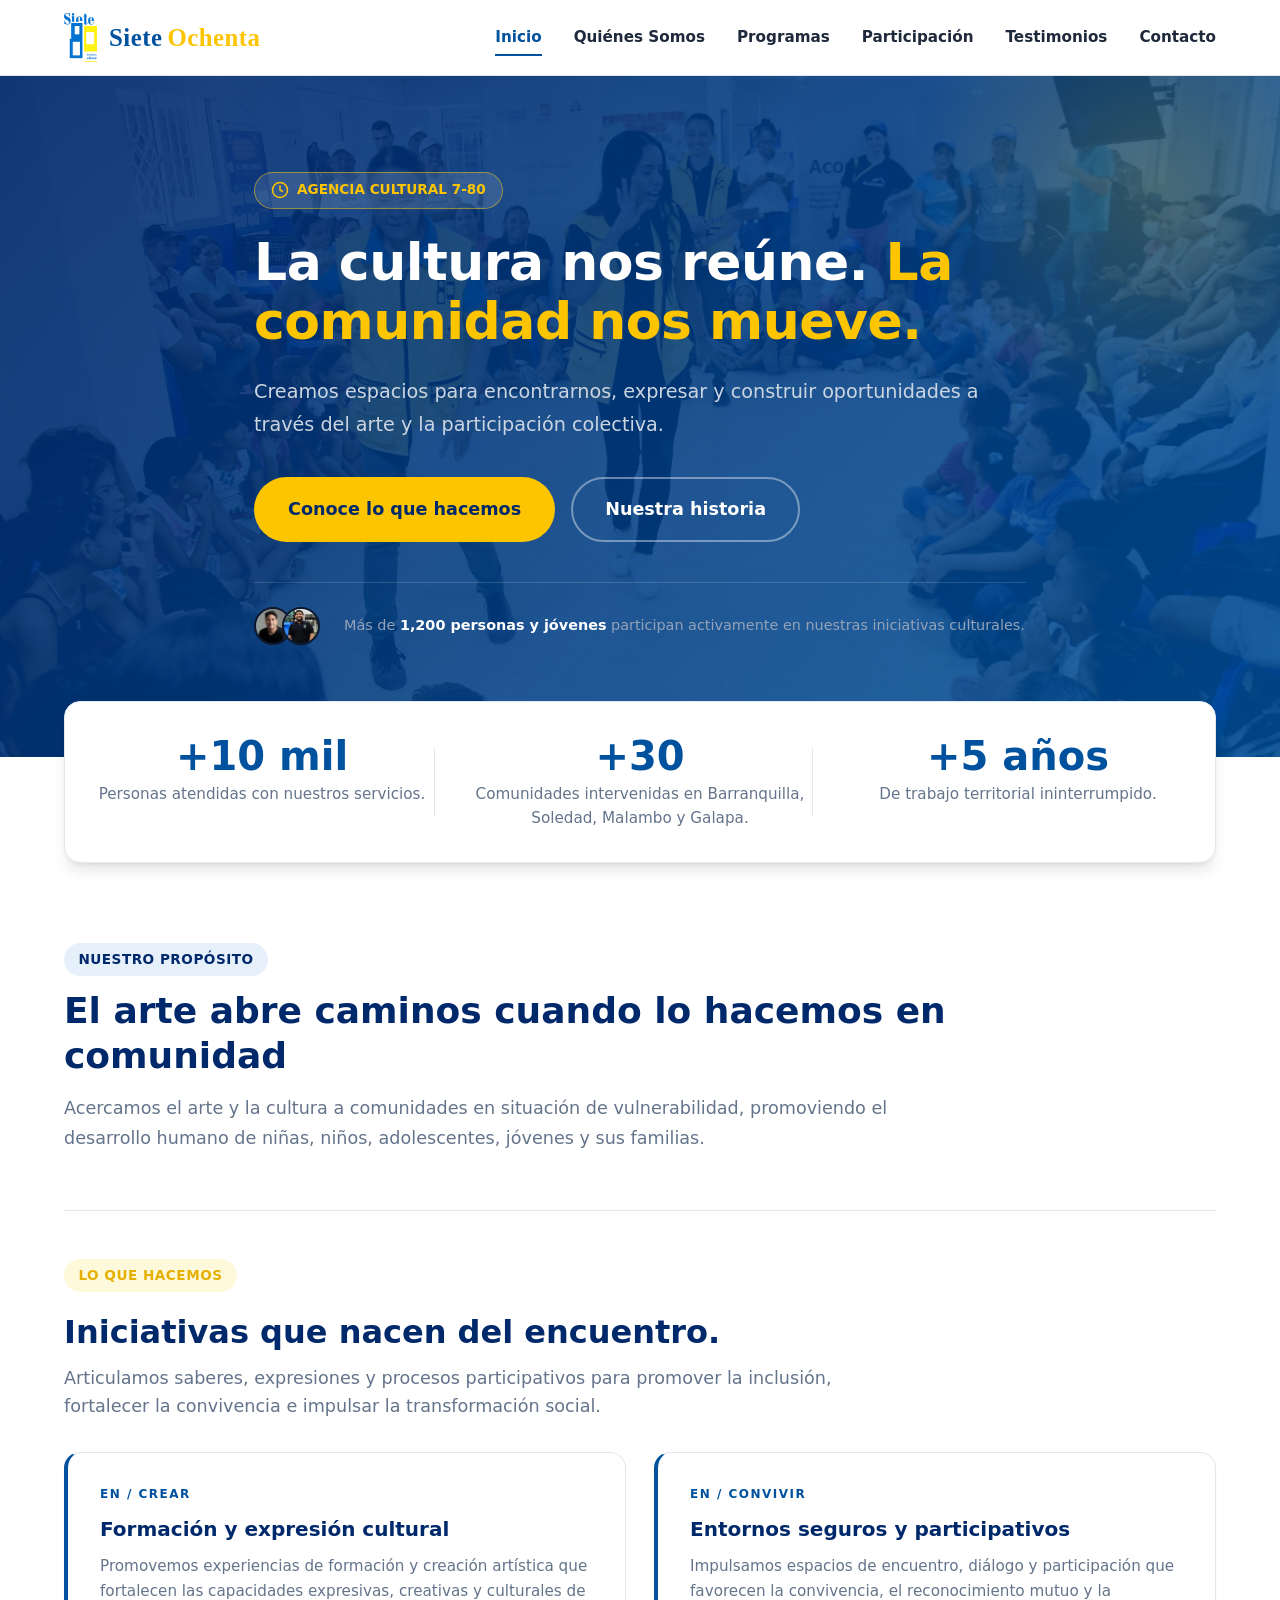
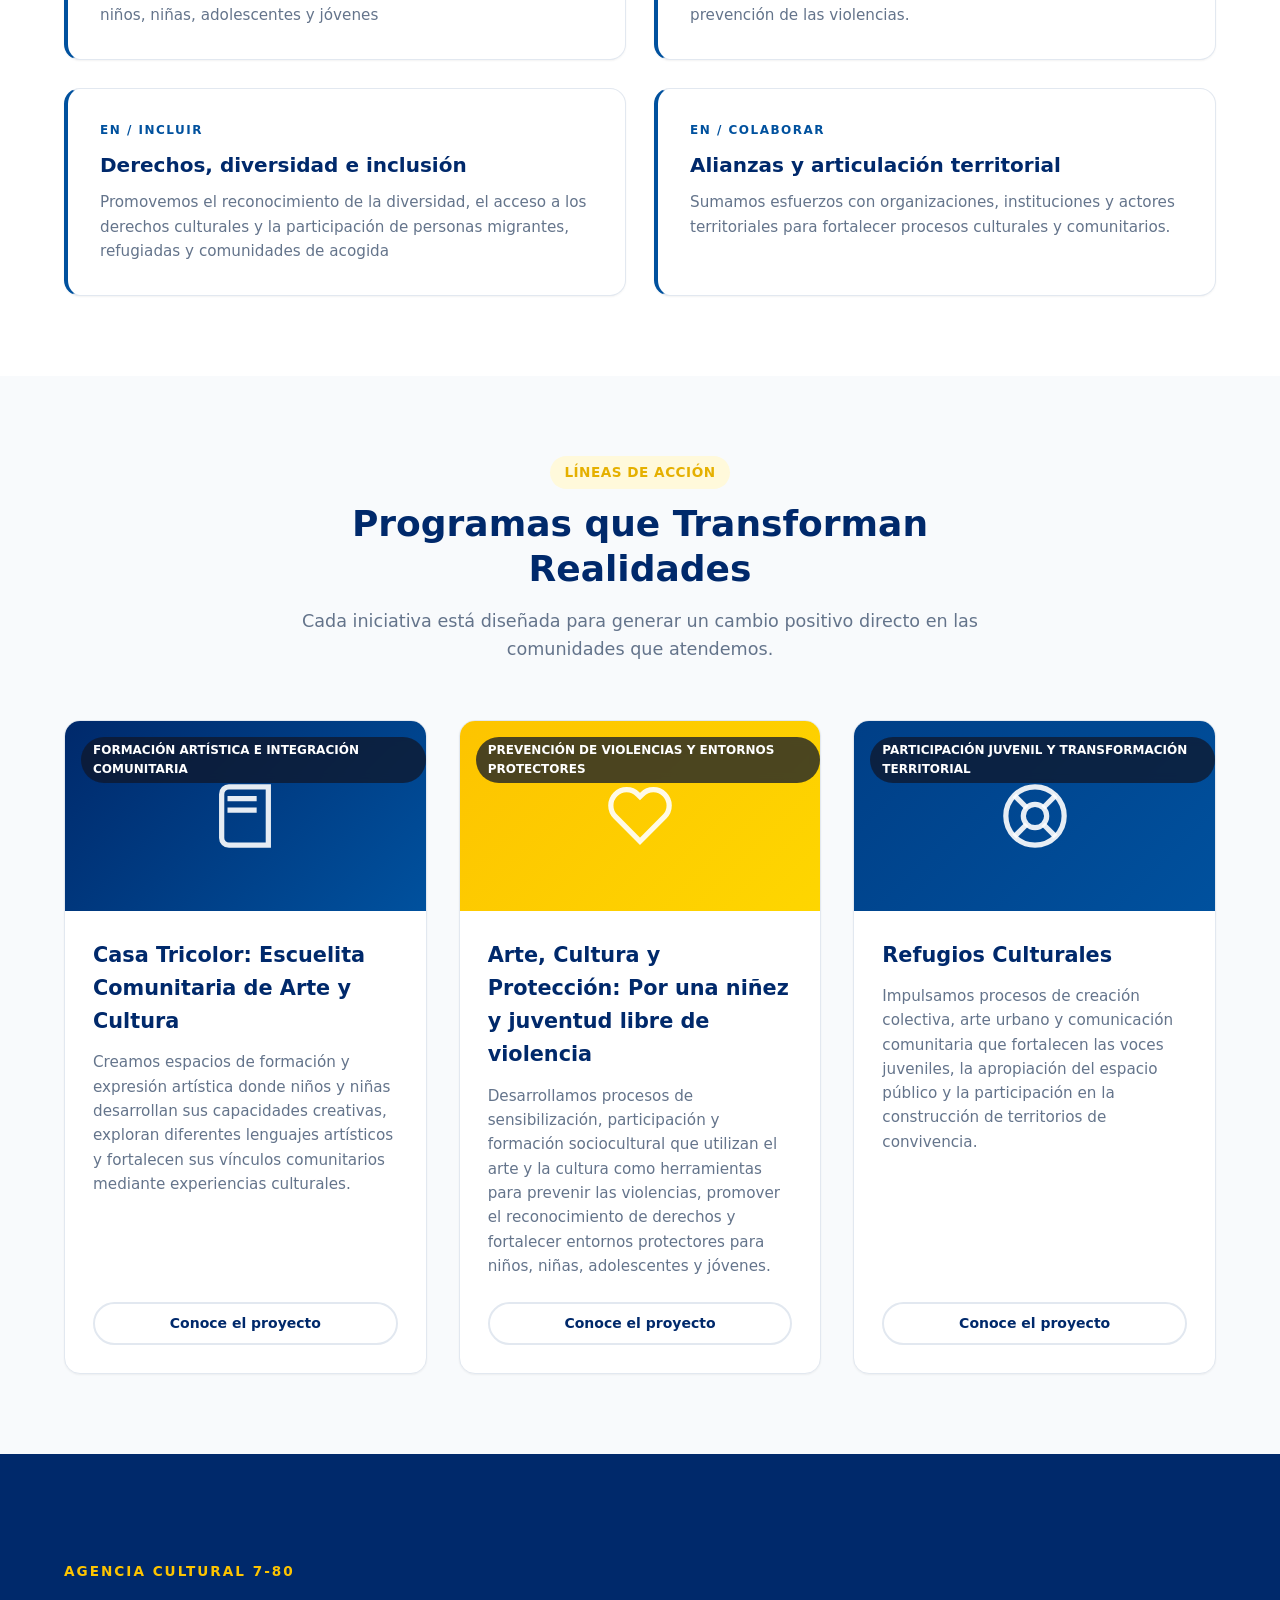
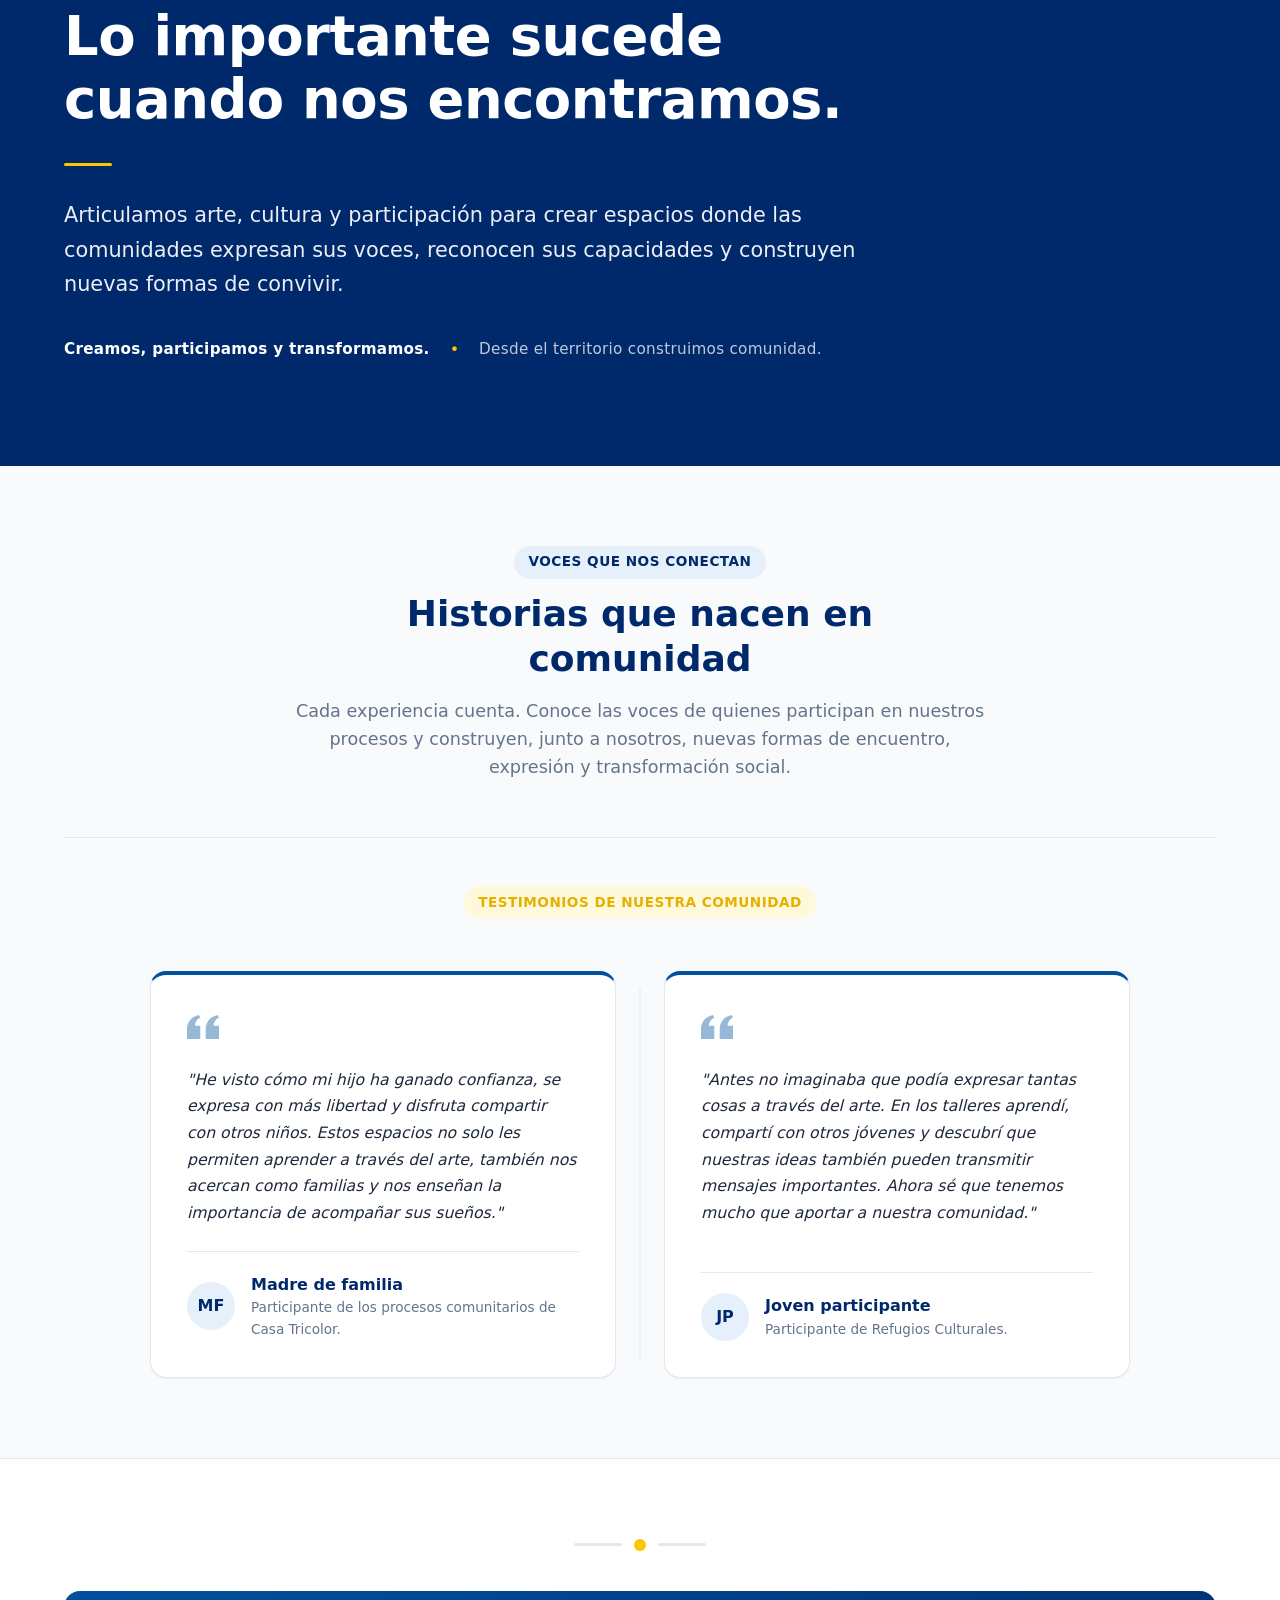
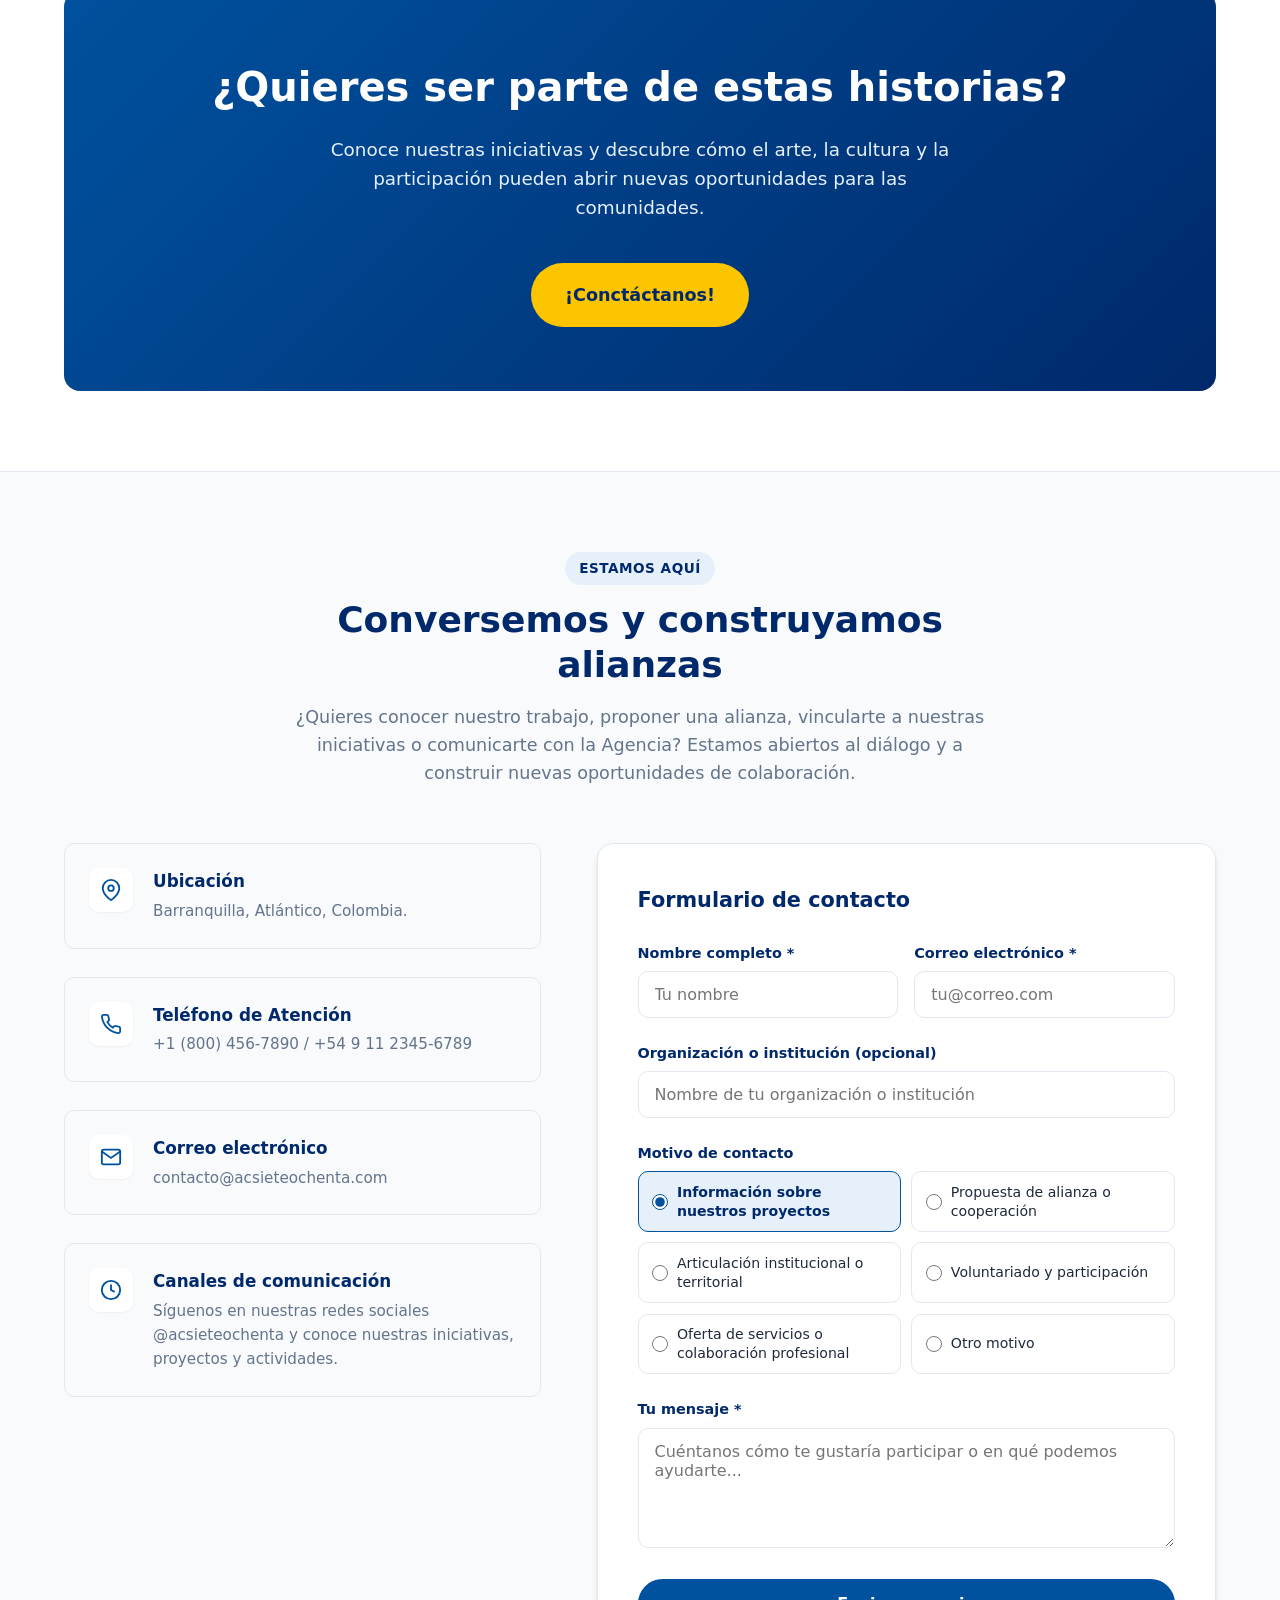
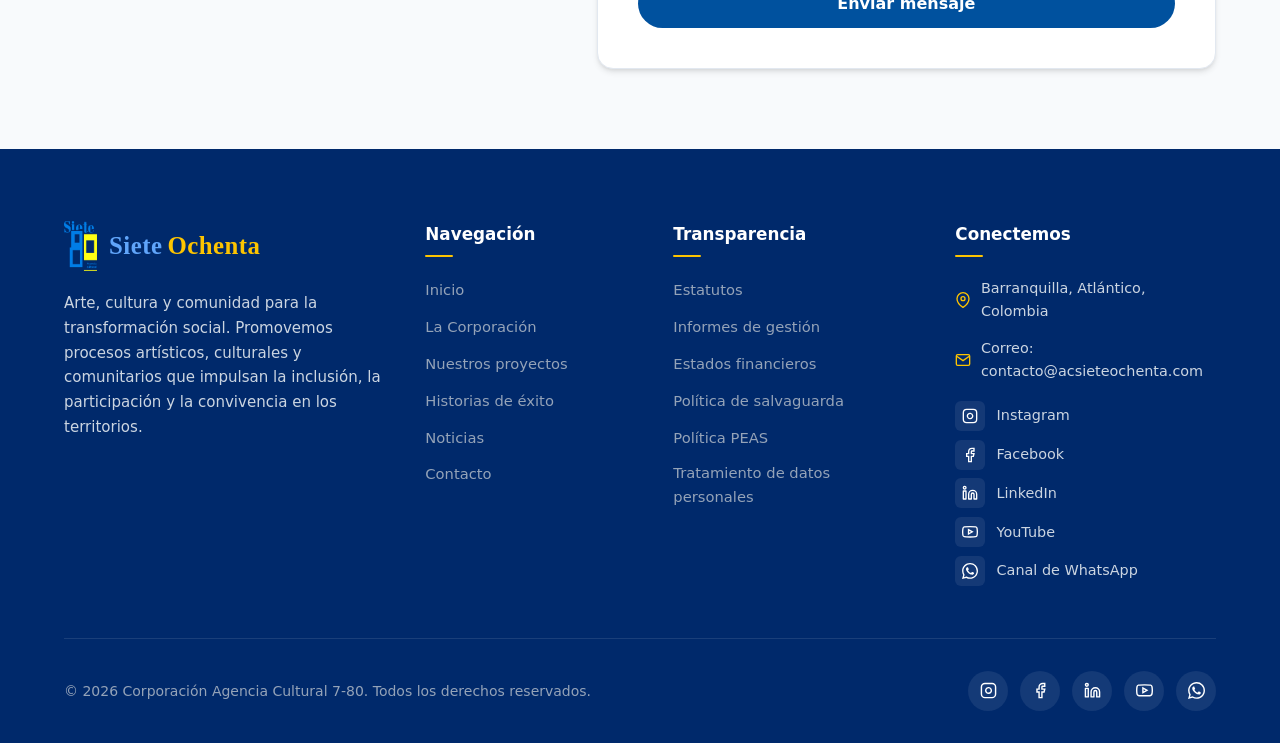
==== commit a9c71e43: "Actualización de la página web Siete Ochenta, infromacion finalizada de home" ====
--- a/index.html
+++ b/index.html
@@ -177,32 +177,18 @@
             class="about-presentation"
             style="max-width: 900px; margin-bottom: 3rem;"
           >
-            <span class="badge">Nuestra Razón de Ser</span>
-            <h2 class="section-title">
-              El arte abre caminos cuando lo hacemos en comunidad.
-            </h2>
+            <span class="badge">Nuestro Propósito</span>
+            <h2 class="section-title">El arte abre caminos cuando lo hacemos en comunidad</h2>
             <p
               style="
                 color: var(--text-muted);
                 font-size: 1.1rem;
-                margin-bottom: 1.25rem;
                 line-height: 1.7;
               "
             >
-              En Agencia Cultural 7-80 creemos en la cultura como una forma de
-              fortalecer capacidades, vínculos y posibilidades.
-            </p>
-            <p
-              style="
-                color: var(--text-muted);
-                font-size: 1.05rem;
-                line-height: 1.7;
-              "
-            >
-              Desde Barranquilla, Colombia, trabajamos junto a niñas, niños,
-              jóvenes y familias en espacios donde sus ideas, experiencias y
-              voces son protagonistas. Nos acercamos al territorio para
-              crear, aprender y participar en colectivo.
+              Acercamos el arte y la cultura a comunidades en situación de
+              vulnerabilidad, promoviendo el desarrollo humano de niñas, niños,
+              adolescentes, jóvenes y sus familias.
             </p>
           </div>
 
@@ -217,14 +203,15 @@
                 margin-bottom: 0.75rem;
               "
             >
-              Iniciativas que nacen del encuentro
+              Iniciativas que nacen del encuentro.
             </h3>
             <p
               class="section-subtitle"
               style="max-width: 800px; margin-bottom: 2rem;"
             >
-              Conectamos educación cultural, creatividad y participación para
-              acompañar procesos construidos con las comunidades.
+              
+              Articulamos saberes, expresiones y procesos participativos para promover la inclusión, 
+              fortalecer la convivencia e impulsar la transformación social.
             </p>
           </div>
 
@@ -235,8 +222,8 @@
               <span class="initiative-tag">EN / CREAR</span>
               <h4 class="initiative-title">Formación y expresión cultural</h4>
               <p class="initiative-desc">
-                Impulsamos espacios para explorar el arte, compartir saberes y
-                desarrollar nuevas formas de expresión.
+                Promovemos experiencias de formación y creación artística que fortalecen las capacidades expresivas,
+                 creativas y culturales de niños, niñas, adolescentes y jóvenes
               </p>
             </article>
 
@@ -244,31 +231,31 @@
             <article class="initiative-card">
               <span class="initiative-tag">EN / CONVIVIR</span>
               <h4 class="initiative-title">
-                Espacios seguros y participativos
+                Entornos seguros y participativos
               </h4>
               <p class="initiative-desc">
-                Impulsamos el diálogo y la confianza para construir una
-                experiencia de participación desde la cultura.
+                Impulsamos espacios de encuentro, diálogo y participación que favorecen la convivencia, 
+                el reconocimiento mutuo y la prevención de las violencias.
               </p>
             </article>
 
             <!-- Bloque 3 -->
             <article class="initiative-card">
               <span class="initiative-tag">EN / INCLUIR</span>
-              <h4 class="initiative-title">Derechos y diversidad</h4>
+              <h4 class="initiative-title">Derechos, diversidad e inclusión</h4>
               <p class="initiative-desc">
-                Reconocemos las voces de personas migrantes y refugiadas y
-                promovemos su participación en la vida comunitaria.
+                Promovemos el reconocimiento de la diversidad, el acceso a los derechos culturales y la participación de personas migrantes, 
+                refugiadas y comunidades de acogida
               </p>
             </article>
 
             <!-- Bloque 4 -->
             <article class="initiative-card">
               <span class="initiative-tag">EN / COLABORAR</span>
-              <h4 class="initiative-title">Alianzas para avanzar</h4>
+              <h4 class="initiative-title">Alianzas y articulación territorial</h4>
               <p class="initiative-desc">
-                Sumamos esfuerzos con organizaciones e instituciones para
-                ampliar las posibilidades del trabajo colectivo.
+                Sumamos esfuerzos con organizaciones, instituciones y 
+                actores territoriales para fortalecer procesos culturales y comunitarios.
               </p>
             </article>
           </div>
@@ -293,7 +280,8 @@
             <!-- Programa 1 -->
             <article class="program-card">
               <div class="program-thumb thumb-bg-1">
-                <span class="program-tag">Educación</span>
+                <span class="program-tag">FORMACIÓN ARTÍSTICA E 
+                  INTEGRACIÓN COMUNITARIA</span>
                 <svg
                   class="program-thumb-icon"
                   viewBox="0 0 24 24"
@@ -309,14 +297,14 @@
                 </svg>
               </div>
               <div class="program-content">
-                <h3 class="program-title">Aulas de Esperanza</h3>
+                <h3 class="program-title">Casa Tricolor: Escuelita Comunitaria de Arte y Cultura</h3>
                 <p class="program-text">
-                  Becas escolares, talleres de lectura, apoyo psicopedagógico y
-                  dotación de bibliotecas comunitarias para evitar la deserción
-                  escolar en zonas rurales y periféricas.
+                  Creamos espacios de formación y expresión artística donde niños y niñas desarrollan sus capacidades creativas, 
+                  exploran diferentes lenguajes artísticos y fortalecen sus vínculos comunitarios mediante experiencias culturales.
+
                 </p>
                 <a href="#participacion" class="btn btn-outline btn-sm"
-                  >Apoyar este proyecto</a
+                  >Conoce el proyecto</a
                 >
               </div>
             </article>
@@ -324,7 +312,8 @@
             <!-- Programa 2 -->
             <article class="program-card">
               <div class="program-thumb thumb-bg-2">
-                <span class="program-tag">Nutrición y Salud</span>
+                <span class="program-tag">PREVENCIÓN DE VIOLENCIAS Y
+                   ENTORNOS PROTECTORES</span>
                 <svg
                   class="program-thumb-icon"
                   viewBox="0 0 24 24"
@@ -338,14 +327,14 @@
                 </svg>
               </div>
               <div class="program-content">
-                <h3 class="program-title">Comedores Saludables</h3>
+                <h3 class="program-title">Arte, Cultura y Protección: 
+                  Por una niñez y juventud libre de violencia</h3>
                 <p class="program-text">
-                  Provisión diaria de almuerzos nutritivos y chequeos
-                  pediátricos trimestrales para combatir la desnutrición crónica
-                  infantil y fomentar hábitos sanos.
+                 Desarrollamos procesos de sensibilización, participación y formación sociocultural que utilizan el arte y la cultura como herramientas para prevenir las violencias, promover el reconocimiento de derechos y
+                 fortalecer entornos protectores para niños, niñas, adolescentes y jóvenes.
                 </p>
                 <a href="#participacion" class="btn btn-outline btn-sm"
-                  >Apoyar este proyecto</a
+                  >Conoce el proyecto</a
                 >
               </div>
             </article>
@@ -353,7 +342,7 @@
             <!-- Programa 3 -->
             <article class="program-card">
               <div class="program-thumb thumb-bg-3">
-                <span class="program-tag">Emprendimiento</span>
+                <span class="program-tag">PARTICIPACIÓN JUVENIL Y TRANSFORMACIÓN TERRITORIAL</span>
                 <svg
                   class="program-thumb-icon"
                   viewBox="0 0 24 24"
@@ -370,14 +359,13 @@
                 </svg>
               </div>
               <div class="program-content">
-                <h3 class="program-title">Manos a la Obra</h3>
+                <h3 class="program-title">Refugios Culturales</h3>
                 <p class="program-text">
-                  Talleres de formación técnica, costura, computación y finanzas
-                  básicas para madres cabeza de familia, brindando autonomía e
-                  ingresos dignos a sus hogares.
+                  Impulsamos procesos de creación colectiva, arte urbano y comunicación comunitaria que fortalecen las voces juveniles, 
+                  la apropiación del espacio público y la participación en la construcción de territorios de convivencia.
                 </p>
                 <a href="#participacion" class="btn btn-outline btn-sm"
-                  >Apoyar este proyecto</a
+                  >Conoce el proyecto</a
                 >
               </div>
             </article>
@@ -393,17 +381,17 @@
           <div class="participation-content">
             <span class="participation-tag">AGENCIA CULTURAL 7-80</span>
             <h2 class="participation-title">
-              Lo importante sucede cuando participamos.
+              Lo importante sucede cuando nos encontramos.
             </h2>
             <div class="participation-divider" aria-hidden="true"></div>
             <p class="participation-desc">
-              Unimos arte, cultura y espacios comunitarios para construir un
-              lugar donde nuestras voces, experiencias y talentos hacen la
-              diferencia.
+              Articulamos arte, cultura y participación para crear espacios donde las comunidades 
+              expresan sus voces, reconocen sus capacidades y construyen nuevas formas de convivir.
+
             </p>
             <div class="participation-subtexts">
               <span class="participation-support"
-                >Aprendemos, creamos y nos encontramos.</span
+                >Creamos, participamos y transformamos.</span
               >
               <span class="participation-separator" aria-hidden="true">•</span>
               <span class="participation-complement"
@@ -415,116 +403,106 @@
       </section>
 
       <!-- ==========================================================================
-         SECCIÓN: TESTIMONIOS E HISTORIAS
+         SECCIÓN: HISTORIAS Y TESTIMONIOS
          ========================================================================== -->
       <section class="section section-alt" id="testimonios">
         <div class="container">
           <div class="section-header">
-            <span class="badge">Historias Reales</span>
-            <h2 class="section-title">Voces de Nuestra Comunidad</h2>
+            <span class="badge">Voces que nos conectan</span>
+            <h2 class="section-title">Historias que nacen en comunidad</h2>
             <p class="section-subtitle">
-              Conoce el testimonio de quienes han sido parte de este camino de
-              transformación y esperanza.
+              Cada experiencia cuenta. Conoce las voces de quienes participan en nuestros procesos y construyen,
+              junto a nosotros, nuevas formas de encuentro, expresión y transformación social.
             </p>
           </div>
 
-          <div class="testimonials-grid">
-            <div class="testimonial-card">
-              <div>
-                <svg class="quote-icon" viewBox="0 0 24 24" fill="currentColor">
-                  <path
-                    d="M14.017 21v-7.391c0-5.704 3.731-9.57 8.983-10.609l.995 2.151c-2.432.917-3.995 3.638-3.995 5.849h4v10h-9.983zm-14.017 0v-7.391c0-5.704 3.748-9.57 9-10.609l.996 2.151c-2.433.917-3.996 3.638-3.996 5.849h3.983v10h-9.983z"
-                  />
-                </svg>
-                <p class="testimonial-text">
-                  "Gracias al programa de becas de la fundación, mi hija Sofía
-                  no tuvo que dejar la escuela y hoy es la primera de nuestra
-                  familia en prepararse para la universidad."
-                </p>
-              </div>
-              <div class="author-info">
-                <div class="author-avatar">CM</div>
+          <div class="testimonials-subsection">
+            <div class="testimonials-subsection-header">
+              <span class="badge badge-secondary">Testimonios de nuestra comunidad</span>
+            </div>
+
+            <div class="testimonials-grid">
+              <article class="testimonial-card">
                 <div>
-                  <div class="author-name">Carmen Morales</div>
-                  <div class="author-role">Madre de familia beneficiaria</div>
-                </div>
-              </div>
-            </div>
-
-            <div class="testimonial-card">
-              <div>
-                <svg class="quote-icon" viewBox="0 0 24 24" fill="currentColor">
-                  <path
-                    d="M14.017 21v-7.391c0-5.704 3.731-9.57 8.983-10.609l.995 2.151c-2.432.917-3.995 3.638-3.995 5.849h4v10h-9.983zm-14.017 0v-7.391c0-5.704 3.748-9.57 9-10.609l.996 2.151c-2.433.917-3.996 3.638-3.996 5.849h3.983v10h-9.983z"
-                  />
-                </svg>
-                <p class="testimonial-text">
-                  "Ser voluntario aquí me cambió la perspectiva. Ver la sonrisa
-                  de los niños cuando reciben sus libros no tiene precio. Todo
-                  el equipo es transparente y comprometido."
-                </p>
-              </div>
-              <div class="author-info">
-                <div class="author-avatar">JR</div>
+                  <svg class="quote-icon" viewBox="0 0 24 24" fill="currentColor" aria-hidden="true">
+                    <path
+                      d="M14.017 21v-7.391c0-5.704 3.731-9.57 8.983-10.609l.995 2.151c-2.432.917-3.995 3.638-3.995 5.849h4v10h-9.983zm-14.017 0v-7.391c0-5.704 3.748-9.57 9-10.609l.996 2.151c-2.433.917-3.996 3.638-3.996 5.849h3.983v10h-9.983z"
+                    />
+                  </svg>
+                  <p class="testimonial-text">
+                    "He visto cómo mi hijo ha ganado confianza, se expresa con más libertad y disfruta compartir con otros niños.
+                    Estos espacios no solo les permiten aprender a través del arte, también nos acercan como familias y nos enseñan la importancia de acompañar sus sueños."
+                  </p>
+                </div>
+                <div class="author-info">
+                  <div class="author-avatar">MF</div>
+                  <div>
+                    <div class="author-name">Madre de familia</div>
+                    <div class="author-role">Participante de los procesos comunitarios de Casa Tricolor.</div>
+                  </div>
+                </div>
+              </article>
+
+              <article class="testimonial-card">
                 <div>
-                  <div class="author-name">Javier Ramos</div>
-                  <div class="author-role">Voluntario desde 2023</div>
-                </div>
-              </div>
-            </div>
-
-            <div class="testimonial-card">
-              <div>
-                <svg class="quote-icon" viewBox="0 0 24 24" fill="currentColor">
-                  <path
-                    d="M14.017 21v-7.391c0-5.704 3.731-9.57 8.983-10.609l.995 2.151c-2.432.917-3.995 3.638-3.995 5.849h4v10h-9.983zm-14.017 0v-7.391c0-5.704 3.748-9.57 9-10.609l.996 2.151c-2.433.917-3.996 3.638-3.996 5.849h3.983v10h-9.983z"
-                  />
-                </svg>
-                <p class="testimonial-text">
-                  "Los talleres de capacitación me dieron la oportunidad de
-                  iniciar mi pequeño taller de costura en casa. Ahora puedo
-                  sostener a mis dos hijos con dignidad."
-                </p>
-              </div>
-              <div class="author-info">
-                <div class="author-avatar">LG</div>
-                <div>
-                  <div class="author-name">Lucía González</div>
-                  <div class="author-role">Egresada del taller de oficios</div>
-                </div>
-              </div>
+                  <svg class="quote-icon" viewBox="0 0 24 24" fill="currentColor" aria-hidden="true">
+                    <path
+                      d="M14.017 21v-7.391c0-5.704 3.731-9.57 8.983-10.609l.995 2.151c-2.432.917-3.995 3.638-3.995 5.849h4v10h-9.983zm-14.017 0v-7.391c0-5.704 3.748-9.57 9-10.609l.996 2.151c-2.433.917-3.996 3.638-3.996 5.849h3.983v10h-9.983z"
+                    />
+                  </svg>
+                  <p class="testimonial-text">
+                    "Antes no imaginaba que podía expresar tantas cosas a través del arte. En los talleres aprendí, compartí con otros jóvenes y descubrí que nuestras ideas también pueden transmitir mensajes importantes.
+                    Ahora sé que tenemos mucho que aportar a nuestra comunidad."
+                  </p>
+                </div>
+                <div class="author-info">
+                  <div class="author-avatar">JP</div>
+                  <div>
+                    <div class="author-name">Joven participante</div>
+                    <div class="author-role">Participante de Refugios Culturales.</div>
+                  </div>
+                </div>
+              </article>
             </div>
           </div>
         </div>
       </section>
 
       <!-- ==========================================================================
-         BANNER DE VOLUNTARIADO
+         DIVISIÓN Y BANNER DE VOLUNTARIADO
          ========================================================================== -->
-      <section class="container" style="margin-top: 5rem">
-        <div class="cta-banner">
-          <h2>¿Quieres ser parte del cambio?</h2>
-          <p>
-            Tu tiempo, tus conocimientos y tus ganas de ayudar son el motor de
-            nuestra fundación. Súmate como voluntario o aliad@ comunitario.
-          </p>
-          <a href="#contacto" class="btn btn-secondary btn-lg"
-            >Unirme como Voluntario</a
-          >
+      <section class="section volunteer-section" id="voluntariado">
+        <div class="container">
+          <div class="section-transition-divider" aria-hidden="true">
+            <span></span>
+            <span class="divider-accent"></span>
+            <span></span>
+          </div>
+          <div class="cta-banner">
+            <h2>¿Quieres ser parte de estas historias?</h2>
+            <p>
+              Conoce nuestras iniciativas y descubre cómo el arte, 
+              la cultura y la participación pueden abrir nuevas oportunidades para las comunidades.
+
+            </p>
+            <a href="#contacto" class="btn btn-secondary btn-lg"
+              >¡Conctáctanos!</a
+            >
+          </div>
         </div>
       </section>
 
       <!-- ==========================================================================
          SECCIÓN: CONTACTO & FORMULARIO
          ========================================================================== -->
-      <section class="section" id="contacto">
+      <section class="section section-alt" id="contacto">
         <div class="container">
           <div class="section-header">
             <span class="badge">Estamos Aquí</span>
-            <h2 class="section-title">Contáctanos y Conversemos</h2>
+            <h2 class="section-title">Conversemos y construyamos alianzas</h2>
             <p class="section-subtitle">
-              ¿Tienes dudas, deseas coordinar una alianza o hacer donaciones en
-              especie? Envíanos un mensaje.
+              ¿Quieres conocer nuestro trabajo, proponer una alianza, vincularte a nuestras iniciativas o comunicarte con la Agencia? 
+              Estamos abiertos al diálogo y a construir nuevas oportunidades de colaboración.
             </p>
           </div>
 
@@ -548,8 +526,8 @@
                   </svg>
                 </div>
                 <div>
-                  <h4>Dirección Sede Principal</h4>
-                  <p>Av. Siempre Viva 180, Piso 3, Centro Comunitario</p>
+                  <h4>Ubicación</h4>
+                  <p>Barranquilla, Atlántico, Colombia.</p>
                 </div>
               </div>
 
@@ -591,8 +569,8 @@
                   </svg>
                 </div>
                 <div>
-                  <h4>Correo Electrónico</h4>
-                  <p>contacto@esperanzaviva.org</p>
+                  <h4>Correo electrónico</h4>
+                  <p>contacto@acsieteochenta.com</p>
                 </div>
               </div>
 
@@ -611,19 +589,21 @@
                   </svg>
                 </div>
                 <div>
-                  <h4>Horario de Atención</h4>
-                  <p>Lunes a Viernes: 8:30 AM - 5:30 PM</p>
+                  <h4>Canales de comunicación</h4>
+                  <p>Síguenos en nuestras redes sociales @acsieteochenta y conoce nuestras iniciativas, 
+                    proyectos y actividades.</p>
                 </div>
               </div>
             </div>
 
             <!-- Formulario interactivo con validación -->
             <div class="contact-form-box">
+              <h3 class="contact-form-title">Formulario de contacto</h3>
               <form id="contactForm" novalidate>
                 <div class="form-row">
                   <div class="form-group">
                     <label for="contactName" class="form-label"
-                      >Nombre Completo *</label
+                      >Nombre completo *</label
                     >
                     <input
                       type="text"
@@ -638,7 +618,7 @@
                   </div>
                   <div class="form-group">
                     <label for="contactEmail" class="form-label"
-                      >Correo Electrónico *</label
+                      >Correo electrónico *</label
                     >
                     <input
                       type="email"
@@ -654,22 +634,70 @@
                 </div>
 
                 <div class="form-group">
-                  <label for="contactType" class="form-label"
-                    >Motivo de Contacto</label
-                  >
-                  <select id="contactType" class="form-select">
-                    <option value="voluntariado">Deseo ser Voluntario</option>
-                    <option value="donacion">
-                      Donación en Especie / Materiales
-                    </option>
-                    <option value="empresa">Alianza Empresarial / RSE</option>
-                    <option value="general">Información General</option>
-                  </select>
+                  <label for="contactOrg" class="form-label"
+                    >Organización o institución (opcional)</label
+                  >
+                  <input
+                    type="text"
+                    id="contactOrg"
+                    class="form-input"
+                    placeholder="Nombre de tu organización o institución"
+                  />
+                </div>
+
+                <div class="form-group">
+                  <span class="form-label" id="contactTypeLabel"
+                    >Motivo de contacto</span
+                  >
+                  <div
+                    class="contact-reasons-grid"
+                    id="contactType"
+                    role="radiogroup"
+                    aria-labelledby="contactTypeLabel"
+                  >
+                    <label class="reason-option">
+                      <input
+                        type="radio"
+                        name="contactType"
+                        value="proyectos"
+                        checked
+                      />
+                      <span>Información sobre nuestros proyectos</span>
+                    </label>
+                    <label class="reason-option">
+                      <input type="radio" name="contactType" value="alianza" />
+                      <span>Propuesta de alianza o cooperación</span>
+                    </label>
+                    <label class="reason-option">
+                      <input
+                        type="radio"
+                        name="contactType"
+                        value="articulacion"
+                      />
+                      <span>Articulación institucional o territorial</span>
+                    </label>
+                    <label class="reason-option">
+                      <input
+                        type="radio"
+                        name="contactType"
+                        value="voluntariado"
+                      />
+                      <span>Voluntariado y participación</span>
+                    </label>
+                    <label class="reason-option">
+                      <input type="radio" name="contactType" value="servicios" />
+                      <span>Oferta de servicios o colaboración profesional</span>
+                    </label>
+                    <label class="reason-option">
+                      <input type="radio" name="contactType" value="otro" />
+                      <span>Otro motivo</span>
+                    </label>
+                  </div>
                 </div>
 
                 <div class="form-group">
                   <label for="contactMessage" class="form-label"
-                    >Tu Mensaje *</label
+                    >Tu mensaje *</label
                   >
                   <textarea
                     id="contactMessage"
@@ -683,7 +711,7 @@
                 </div>
 
                 <button type="submit" class="btn btn-primary btn-block">
-                  Enviar Mensaje
+                  Enviar mensaje
                 </button>
               </form>
             </div>
@@ -712,58 +740,10 @@
               </span>
             </div>
             <p>
-              Trabajando por un mundo donde cada persona tenga acceso a
-              educación, salud y oportunidades de superación personal.
+              Arte, cultura y comunidad para la transformación social.
+              Promovemos procesos artísticos, culturales y comunitarios que impulsan la inclusión,
+              la participación y la convivencia en los territorios.
             </p>
-            <div class="social-links">
-              <a href="#" class="social-btn" aria-label="Facebook">
-                <svg
-                  width="18"
-                  height="18"
-                  viewBox="0 0 24 24"
-                  fill="none"
-                  stroke="currentColor"
-                  stroke-width="2"
-                >
-                  <path
-                    d="M18 2h-3a5 5 0 0 0-5 5v3H7v4h3v8h4v-8h3l1-4h-4V7a1 1 0 0 1 1-1h3z"
-                  ></path>
-                </svg>
-              </a>
-              <a href="#" class="social-btn" aria-label="Instagram">
-                <svg
-                  width="18"
-                  height="18"
-                  viewBox="0 0 24 24"
-                  fill="none"
-                  stroke="currentColor"
-                  stroke-width="2"
-                >
-                  <rect x="2" y="2" width="20" height="20" rx="5" ry="5"></rect>
-                  <path
-                    d="M16 11.37A4 4 0 1 1 12.63 8 4 4 0 0 1 16 11.37z"
-                  ></path>
-                  <line x1="17.5" y1="6.5" x2="17.51" y2="6.5"></line>
-                </svg>
-              </a>
-              <a href="#" class="social-btn" aria-label="YouTube">
-                <svg
-                  width="18"
-                  height="18"
-                  viewBox="0 0 24 24"
-                  fill="none"
-                  stroke="currentColor"
-                  stroke-width="2"
-                >
-                  <path
-                    d="M22.54 6.42a2.78 2.78 0 0 0-1.94-2C18.88 4 12 4 12 4s-6.88 0-8.6.46a2.78 2.78 0 0 0-1.94 2A29 29 0 0 0 1 11.75a29 29 0 0 0 .46 5.33A2.78 2.78 0 0 0 3.4 19c1.72.46 8.6.46 8.6.46s6.88 0 8.6-.46a2.78 2.78 0 0 0 1.94-2 29 29 0 0 0 .46-5.25 29 29 0 0 0-.46-5.33z"
-                  ></path>
-                  <polygon
-                    points="9.75 15.02 15.5 11.75 9.75 8.48 9.75 15.02"
-                  ></polygon>
-                </svg>
-              </a>
-            </div>
           </div>
 
           <div>
@@ -771,74 +751,225 @@
             <ul class="footer-links">
               <li><a href="#inicio" class="footer-link">Inicio</a></li>
               <li>
-                <a href="#quienes-somos" class="footer-link">Quiénes Somos</a>
+                <a href="#quienes-somos" class="footer-link">La Corporación</a>
               </li>
               <li>
-                <a href="#programas" class="footer-link">Nuestros Programas</a>
+                <a href="#programas" class="footer-link">Nuestros proyectos</a>
               </li>
               <li>
-                <a href="#participacion" class="footer-link">Participación</a>
+                <a href="#testimonios" class="footer-link">Historias de éxito</a>
               </li>
               <li>
-                <a href="#testimonios" class="footer-link"
-                  >Historias de Impacto</a
+                <a href="#participacion" class="footer-link">Noticias</a>
+              </li>
+              <li>
+                <a href="#contacto" class="footer-link">Contacto</a>
+              </li>
+            </ul>
+          </div>
+
+          <div>
+            <h4 class="footer-title">Transparencia</h4>
+            <ul class="footer-links">
+              <li><a href="#" class="footer-link">Estatutos</a></li>
+              <li>
+                <a href="#" class="footer-link">Informes de gestión</a>
+              </li>
+              <li>
+                <a href="#" class="footer-link">Estados financieros</a>
+              </li>
+              <li>
+                <a href="#" class="footer-link">Política de salvaguarda</a>
+              </li>
+              <li>
+                <a href="#" class="footer-link">Política PEAS</a>
+              </li>
+              <li>
+                <a href="#" class="footer-link"
+                  >Tratamiento de datos personales</a
                 >
               </li>
             </ul>
           </div>
 
           <div>
-            <h4 class="footer-title">Transparencia</h4>
-            <ul class="footer-links">
-              <li><a href="#" class="footer-link">Memoria Anual 2025</a></li>
-              <li>
-                <a href="#" class="footer-link"
-                  >Estados Financieros Auditados</a
-                >
-              </li>
-              <li>
-                <a href="#" class="footer-link">Estatutos de la Fundación</a>
-              </li>
-              <li>
-                <a href="#" class="footer-link">Política de Privacidad</a>
-              </li>
-              <li>
-                <a href="#" class="footer-link">Código de Ética y Conducta</a>
-              </li>
-            </ul>
-          </div>
-
-          <div>
-            <h4 class="footer-title">Boletín Informativo</h4>
-            <p style="font-size: 0.9rem; margin-bottom: 1rem">
-              Suscríbete para recibir noticias de nuestros proyectos e impacto
-              comunitario.
-            </p>
-            <form
-              id="newsletterForm"
-              style="display: flex; gap: 0.5rem; flex-direction: column"
-            >
-              <input
-                type="email"
-                placeholder="Ingresa tu correo"
-                class="form-input"
-                style="padding: 0.65rem 0.9rem"
-                required
-              />
-              <button type="submit" class="btn btn-primary btn-sm">
-                Suscribirme
-              </button>
-            </form>
+            <h4 class="footer-title">Conectemos</h4>
+            <div class="footer-connect">
+              <div class="footer-meta-item">
+                <svg width="16" height="16" viewBox="0 0 24 24" fill="none" stroke="currentColor" stroke-width="2" aria-hidden="true">
+                  <path d="M21 10c0 7-9 13-9 13s-9-6-9-13a9 9 0 0 1 18 0z"></path>
+                  <circle cx="12" cy="10" r="3"></circle>
+                </svg>
+                <span>Barranquilla, Atlántico, Colombia</span>
+              </div>
+              <a href="mailto:contacto@acsieteochenta.com" class="footer-meta-item footer-meta-link">
+                <svg width="16" height="16" viewBox="0 0 24 24" fill="none" stroke="currentColor" stroke-width="2" aria-hidden="true">
+                  <path d="M4 4h16c1.1 0 2 .9 2 2v12c0 1.1-.9 2-2 2H4c-1.1 0-2-.9-2-2V6c0-1.1.9-2 2-2z"></path>
+                  <polyline points="22,6 12,13 2,6"></polyline>
+                </svg>
+                <span>Correo: contacto@acsieteochenta.com</span>
+              </a>
+              <ul class="footer-platforms">
+                <li>
+                  <a
+                    href="https://www.instagram.com/acsieteochenta/"
+                    target="_blank"
+                    rel="noopener noreferrer"
+                    class="footer-platform-link"
+                    aria-label="Instagram de Agencia Cultural Siete Ochenta"
+                  >
+                    <span class="platform-icon">
+                      <svg width="16" height="16" viewBox="0 0 24 24" fill="none" stroke="currentColor" stroke-width="2" aria-hidden="true">
+                        <rect x="2" y="2" width="20" height="20" rx="5" ry="5"></rect>
+                        <path d="M16 11.37A4 4 0 1 1 12.63 8 4 4 0 0 1 16 11.37z"></path>
+                        <line x1="17.5" y1="6.5" x2="17.51" y2="6.5"></line>
+                      </svg>
+                    </span>
+                    <span>Instagram</span>
+                  </a>
+                </li>
+                <li>
+                  <a
+                    href="https://www.instagram.com/acsieteochenta/"
+                    target="_blank"
+                    rel="noopener noreferrer"
+                    class="footer-platform-link"
+                    aria-label="Facebook de Agencia Cultural Siete Ochenta"
+                  >
+                    <span class="platform-icon">
+                      <svg width="16" height="16" viewBox="0 0 24 24" fill="none" stroke="currentColor" stroke-width="2" aria-hidden="true">
+                        <path d="M18 2h-3a5 5 0 0 0-5 5v3H7v4h3v8h4v-8h3l1-4h-4V7a1 1 0 0 1 1-1h3z"></path>
+                      </svg>
+                    </span>
+                    <span>Facebook</span>
+                  </a>
+                </li>
+                <li>
+                  <a
+                    href="https://www.linkedin.com/in/corporaci%C3%B3n-agencia-cultural-sieteochenta-7b19702a5/"
+                    target="_blank"
+                    rel="noopener noreferrer"
+                    class="footer-platform-link"
+                    aria-label="LinkedIn de Corporación Agencia Cultural Siete Ochenta"
+                  >
+                    <span class="platform-icon">
+                      <svg width="16" height="16" viewBox="0 0 24 24" fill="none" stroke="currentColor" stroke-width="2" stroke-linecap="round" stroke-linejoin="round" aria-hidden="true">
+                        <path d="M16 8a6 6 0 0 1 6 6v7h-4v-7a2 2 0 0 0-2-2 2 2 0 0 0-2 2v7h-4v-7a6 6 0 0 1 6-6z"></path>
+                        <rect width="4" height="12" x="2" y="9"></rect>
+                        <circle cx="4" cy="4" r="2"></circle>
+                      </svg>
+                    </span>
+                    <span>LinkedIn</span>
+                  </a>
+                </li>
+                <li>
+                  <a
+                    href="https://www.youtube.com/@ac7-809"
+                    target="_blank"
+                    rel="noopener noreferrer"
+                    class="footer-platform-link"
+                    aria-label="YouTube de Agencia Cultural Siete Ochenta"
+                  >
+                    <span class="platform-icon">
+                      <svg width="16" height="16" viewBox="0 0 24 24" fill="none" stroke="currentColor" stroke-width="2" aria-hidden="true">
+                        <path d="M22.54 6.42a2.78 2.78 0 0 0-1.94-2C18.88 4 12 4 12 4s-6.88 0-8.6.46a2.78 2.78 0 0 0-1.94 2A29 29 0 0 0 1 11.75a29 29 0 0 0 .46 5.33A2.78 2.78 0 0 0 3.4 19c1.72.46 8.6.46 8.6.46s6.88 0 8.6-.46a2.78 2.78 0 0 0 1.94-2 29 29 0 0 0 .46-5.25 29 29 0 0 0-.46-5.33z"></path>
+                        <polygon points="9.75 15.02 15.5 11.75 9.75 8.48 9.75 15.02"></polygon>
+                      </svg>
+                    </span>
+                    <span>YouTube</span>
+                  </a>
+                </li>
+                <li>
+                  <a
+                    href="https://whatsapp.com/channel/0029VbAsyWTAO7RBQ1OYcP1b"
+                    target="_blank"
+                    rel="noopener noreferrer"
+                    class="footer-platform-link"
+                    aria-label="Canal de WhatsApp de Agencia Cultural Siete Ochenta"
+                  >
+                    <span class="platform-icon">
+                      <svg width="16" height="16" viewBox="0 0 24 24" fill="currentColor" aria-hidden="true">
+                        <path d="M20.52 3.48A11.86 11.86 0 0 0 12.06 0C5.5 0 .16 5.34.16 11.9c0 2.1.55 4.15 1.6 5.96L0 24l6.33-1.66a11.86 11.86 0 0 0 5.73 1.46h.01c6.56 0 11.9-5.34 11.9-11.9 0-3.18-1.24-6.17-3.45-8.42zM12.07 21.8h-.01a9.87 9.87 0 0 1-5.03-1.38l-.36-.21-3.76.98 1-3.66-.24-.38a9.84 9.84 0 0 1-1.51-5.25c0-5.45 4.44-9.89 9.9-9.89 2.64 0 5.12 1.03 6.99 2.9a9.83 9.83 0 0 1 2.9 7c0 5.45-4.44 9.89-9.88 9.89zm5.43-7.41c-.3-.15-1.76-.87-2.03-.97-.27-.1-.47-.15-.67.15-.2.3-.77.97-.94 1.17-.17.2-.35.22-.65.07-.3-.15-1.26-.46-2.4-1.48-.89-.79-1.49-1.77-1.66-2.07-.17-.3-.02-.46.13-.61.13-.13.3-.35.45-.52.15-.17.2-.3.3-.5.1-.2.05-.37-.02-.52-.08-.15-.67-1.62-.92-2.22-.24-.58-.49-.5-.67-.51h-.57c-.2 0-.52.07-.79.37-.27.3-1.04 1.02-1.04 2.48 0 1.46 1.07 2.88 1.22 3.08.15.2 2.1 3.2 5.08 4.49.71.31 1.26.49 1.69.63.71.23 1.36.2 1.87.12.57-.09 1.76-.72 2.01-1.41.25-.7.25-1.29.17-1.41-.07-.12-.27-.2-.57-.35z"/>
+                      </svg>
+                    </span>
+                    <span>Canal de WhatsApp</span>
+                  </a>
+                </li>
+              </ul>
+            </div>
           </div>
         </div>
 
         <div class="footer-bottom">
           <div>
-            &copy; 2026 Siete Ochenta. Todos los derechos reservados.
-            Organización Sin Fines de Lucro.
-          </div>
-          <div style="color: #64748b">
-            Hecho con HTML5, CSS3 y JavaScript puro.
+            &copy; 2026 Corporación Agencia Cultural 7-80. Todos los derechos reservados.
+          </div>
+          <div class="social-links" aria-label="Redes y plataformas digitales">
+            <a
+              href="https://www.instagram.com/acsieteochenta/"
+              target="_blank"
+              rel="noopener noreferrer"
+              class="social-btn"
+              aria-label="Instagram"
+              title="Instagram"
+            >
+              <svg width="17" height="17" viewBox="0 0 24 24" fill="none" stroke="currentColor" stroke-width="2" aria-hidden="true">
+                <rect x="2" y="2" width="20" height="20" rx="5" ry="5"></rect>
+                <path d="M16 11.37A4 4 0 1 1 12.63 8 4 4 0 0 1 16 11.37z"></path>
+                <line x1="17.5" y1="6.5" x2="17.51" y2="6.5"></line>
+              </svg>
+            </a>
+            <a
+              href="https://www.instagram.com/acsieteochenta/"
+              target="_blank"
+              rel="noopener noreferrer"
+              class="social-btn"
+              aria-label="Facebook"
+              title="Facebook"
+            >
+              <svg width="17" height="17" viewBox="0 0 24 24" fill="none" stroke="currentColor" stroke-width="2" aria-hidden="true">
+                <path d="M18 2h-3a5 5 0 0 0-5 5v3H7v4h3v8h4v-8h3l1-4h-4V7a1 1 0 0 1 1-1h3z"></path>
+              </svg>
+            </a>
+            <a
+              href="https://www.linkedin.com/in/corporaci%C3%B3n-agencia-cultural-sieteochenta-7b19702a5/"
+              target="_blank"
+              rel="noopener noreferrer"
+              class="social-btn"
+              aria-label="LinkedIn"
+              title="LinkedIn"
+            >
+              <svg width="17" height="17" viewBox="0 0 24 24" fill="none" stroke="currentColor" stroke-width="2" stroke-linecap="round" stroke-linejoin="round" aria-hidden="true">
+                <path d="M16 8a6 6 0 0 1 6 6v7h-4v-7a2 2 0 0 0-2-2 2 2 0 0 0-2 2v7h-4v-7a6 6 0 0 1 6-6z"></path>
+                <rect width="4" height="12" x="2" y="9"></rect>
+                <circle cx="4" cy="4" r="2"></circle>
+              </svg>
+            </a>
+            <a
+              href="https://www.youtube.com/@ac7-809"
+              target="_blank"
+              rel="noopener noreferrer"
+              class="social-btn"
+              aria-label="YouTube"
+              title="YouTube"
+            >
+              <svg width="17" height="17" viewBox="0 0 24 24" fill="none" stroke="currentColor" stroke-width="2" aria-hidden="true">
+                <path d="M22.54 6.42a2.78 2.78 0 0 0-1.94-2C18.88 4 12 4 12 4s-6.88 0-8.6.46a2.78 2.78 0 0 0-1.94 2A29 29 0 0 0 1 11.75a29 29 0 0 0 .46 5.33A2.78 2.78 0 0 0 3.4 19c1.72.46 8.6.46 8.6.46s6.88 0 8.6-.46a2.78 2.78 0 0 0 1.94-2 29 29 0 0 0 .46-5.25 29 29 0 0 0-.46-5.33z"></path>
+                <polygon points="9.75 15.02 15.5 11.75 9.75 8.48 9.75 15.02"></polygon>
+              </svg>
+            </a>
+            <a
+              href="https://whatsapp.com/channel/0029VbAsyWTAO7RBQ1OYcP1b"
+              target="_blank"
+              rel="noopener noreferrer"
+              class="social-btn"
+              aria-label="Canal de WhatsApp"
+              title="Canal de WhatsApp"
+            >
+              <svg width="17" height="17" viewBox="0 0 24 24" fill="currentColor" aria-hidden="true">
+                <path d="M20.52 3.48A11.86 11.86 0 0 0 12.06 0C5.5 0 .16 5.34.16 11.9c0 2.1.55 4.15 1.6 5.96L0 24l6.33-1.66a11.86 11.86 0 0 0 5.73 1.46h.01c6.56 0 11.9-5.34 11.9-11.9 0-3.18-1.24-6.17-3.45-8.42zM12.07 21.8h-.01a9.87 9.87 0 0 1-5.03-1.38l-.36-.21-3.76.98 1-3.66-.24-.38a9.84 9.84 0 0 1-1.51-5.25c0-5.45 4.44-9.89 9.9-9.89 2.64 0 5.12 1.03 6.99 2.9a9.83 9.83 0 0 1 2.9 7c0 5.45-4.44 9.89-9.88 9.89zm5.43-7.41c-.3-.15-1.76-.87-2.03-.97-.27-.1-.47-.15-.67.15-.2.3-.77.97-.94 1.17-.17.2-.35.22-.65.07-.3-.15-1.26-.46-2.4-1.48-.89-.79-1.49-1.77-1.66-2.07-.17-.3-.02-.46.13-.61.13-.13.3-.35.45-.52.15-.17.2-.3.3-.5.1-.2.05-.37-.02-.52-.08-.15-.67-1.62-.92-2.22-.24-.58-.49-.5-.67-.51h-.57c-.2 0-.52.07-.79.37-.27.3-1.04 1.02-1.04 2.48 0 1.46 1.07 2.88 1.22 3.08.15.2 2.1 3.2 5.08 4.49.71.31 1.26.49 1.69.63.71.23 1.36.2 1.87.12.57-.09 1.76-.72 2.01-1.41.25-.7.25-1.29.17-1.41-.07-.12-.27-.2-.57-.35z"/>
+              </svg>
+            </a>
           </div>
         </div>
       </div>
--- a/css/style.css
+++ b/css/style.css
@@ -909,21 +909,54 @@
 /* ==========================================================================
    TESTIMONIOS
    ========================================================================== */
+.testimonials-subsection {
+  padding-top: 3rem;
+  border-top: 1px solid var(--border);
+}
+
+.testimonials-subsection-header {
+  text-align: center;
+  margin-bottom: 2.5rem;
+}
+
 .testimonials-grid {
+  position: relative;
   display: grid;
-  grid-template-columns: repeat(3, 1fr);
-  gap: 2rem;
+  grid-template-columns: repeat(2, minmax(0, 1fr));
+  gap: 3rem;
+  max-width: 980px;
+  margin: 0 auto;
+  align-items: stretch;
+}
+
+.testimonials-grid::before {
+  content: '';
+  position: absolute;
+  top: 1rem;
+  bottom: 1rem;
+  left: 50%;
+  width: 1px;
+  background-color: var(--border);
+  transform: translateX(-50%);
+  pointer-events: none;
 }
 
 .testimonial-card {
   background-color: #ffffff;
   border: 1px solid var(--border);
+  border-top: 4px solid var(--primary);
   border-radius: var(--radius-lg);
-  padding: 2rem;
+  padding: 2.25rem;
   box-shadow: var(--shadow-sm);
   display: flex;
   flex-direction: column;
   justify-content: space-between;
+  transition: var(--transition);
+}
+
+.testimonial-card:hover {
+  transform: translateY(-4px);
+  box-shadow: var(--shadow-md);
 }
 
 .quote-icon {
@@ -946,6 +979,8 @@
   display: flex;
   align-items: center;
   gap: 1rem;
+  padding-top: 1.25rem;
+  border-top: 1px solid var(--border);
 }
 
 .author-avatar {
@@ -958,6 +993,7 @@
   align-items: center;
   justify-content: center;
   font-weight: 700;
+  flex-shrink: 0;
 }
 
 .author-name {
@@ -974,6 +1010,34 @@
 /* ==========================================================================
    VOLUNTARIADO / LLAMADO A LA ACCIÓN
    ========================================================================== */
+.volunteer-section {
+  background-color: var(--bg-main);
+  border-top: 1px solid var(--border);
+  border-bottom: 1px solid var(--border);
+}
+
+.section-transition-divider {
+  display: flex;
+  align-items: center;
+  justify-content: center;
+  gap: 0.75rem;
+  margin-bottom: 2.5rem;
+}
+
+.section-transition-divider span {
+  width: 48px;
+  height: 3px;
+  background-color: var(--border);
+  border-radius: var(--radius-full);
+}
+
+.section-transition-divider .divider-accent {
+  width: 12px;
+  height: 12px;
+  background-color: var(--secondary);
+  border-radius: 50%;
+}
+
 .cta-banner {
   background: linear-gradient(135deg, var(--primary) 0%, var(--primary-dark) 100%);
   border-radius: var(--radius-lg);
@@ -1053,6 +1117,13 @@
   border-radius: var(--radius-lg);
   padding: 2.5rem;
   box-shadow: var(--shadow-md);
+}
+
+.contact-form-title {
+  font-size: 1.3rem;
+  font-weight: 700;
+  color: var(--dark);
+  margin-bottom: 1.5rem;
 }
 
 .form-group {
@@ -1097,6 +1168,47 @@
   min-height: 120px;
 }
 
+.contact-reasons-grid {
+  display: grid;
+  grid-template-columns: repeat(2, minmax(0, 1fr));
+  gap: 0.65rem;
+}
+
+.reason-option {
+  display: flex;
+  align-items: center;
+  gap: 0.55rem;
+  padding: 0.65rem 0.85rem;
+  border: 1.5px solid var(--border);
+  border-radius: var(--radius-md);
+  background-color: #ffffff;
+  color: var(--text-main);
+  font-size: 0.88rem;
+  line-height: 1.35;
+  cursor: pointer;
+  transition: var(--transition);
+}
+
+.reason-option:hover {
+  border-color: var(--primary);
+  background-color: var(--bg-subtle);
+}
+
+.reason-option:has(input:checked) {
+  border-color: var(--primary);
+  background-color: var(--primary-light);
+  color: var(--primary-dark);
+  font-weight: 600;
+}
+
+.reason-option input[type="radio"] {
+  accent-color: var(--primary);
+  width: 16px;
+  height: 16px;
+  flex-shrink: 0;
+  cursor: pointer;
+}
+
 .form-error {
   color: var(--accent);
   font-size: 0.8rem;
@@ -1121,43 +1233,172 @@
    ========================================================================== */
 .footer {
   background-color: var(--dark);
-  color: #94a3b8;
+  color: #cbd5e1;
   padding: 4.5rem 0 2rem;
 }
 
 .footer-grid {
   display: grid;
-  grid-template-columns: 1.5fr repeat(3, 1fr);
-  gap: 3rem;
-  margin-bottom: 3.5rem;
+  grid-template-columns: 1.4fr 0.9fr 1.05fr 1.15fr;
+  gap: 2.75rem;
+  margin-bottom: 3.25rem;
 }
 
 .footer-brand p {
-  font-size: 0.95rem;
+  font-size: 0.94rem;
+  line-height: 1.65;
   margin: 1.25rem 0 1.5rem;
-  max-width: 320px;
+  max-width: 340px;
+}
+
+.footer-connect {
+  display: flex;
+  flex-direction: column;
+  gap: 0.85rem;
+}
+
+.footer-meta-item {
+  display: inline-flex;
+  align-items: center;
+  gap: 0.6rem;
+  font-size: 0.9rem;
+  color: #cbd5e1;
+}
+
+.footer-meta-item svg {
+  color: var(--secondary);
+  flex-shrink: 0;
+}
+
+.footer-meta-link:hover {
+  color: #ffffff;
+}
+
+.footer-connect-links {
+  display: flex;
+  flex-wrap: wrap;
+  align-items: center;
+  gap: 0.45rem;
+  font-size: 0.9rem;
+  color: #94a3b8;
+  padding-top: 0.25rem;
+}
+
+.footer-connect-network:hover,
+.footer-bottom-links a:hover {
+  color: var(--secondary);
+}
+
+.footer-bottom-links {
+  display: flex;
+  flex-wrap: wrap;
+  align-items: center;
+  gap: 0.5rem;
 }
 
 .footer-title {
   color: #ffffff;
-  font-size: 1.1rem;
+  font-size: 1.05rem;
   font-weight: 700;
   margin-bottom: 1.25rem;
+  position: relative;
+  padding-bottom: 0.6rem;
+}
+
+.footer-title::after {
+  content: '';
+  position: absolute;
+  left: 0;
+  bottom: 0;
+  width: 28px;
+  height: 2px;
+  background-color: var(--secondary);
+  border-radius: var(--radius-full);
 }
 
 .footer-links {
   display: flex;
   flex-direction: column;
-  gap: 0.75rem;
+  gap: 0.7rem;
 }
 
 .footer-link {
+  display: inline-block;
   font-size: 0.92rem;
+  color: #94a3b8;
 }
 
 .footer-link:hover {
   color: #ffffff;
   transform: translateX(4px);
+}
+
+.footer-platforms {
+  display: flex;
+  flex-direction: column;
+  gap: 0.55rem;
+  padding-top: 0.25rem;
+}
+
+.footer-platform-link {
+  display: flex;
+  align-items: center;
+  gap: 0.7rem;
+  font-size: 0.9rem;
+  color: #cbd5e1;
+  transition: var(--transition);
+}
+
+.platform-icon {
+  width: 30px;
+  height: 30px;
+  border-radius: var(--radius-sm);
+  background-color: rgba(255, 255, 255, 0.08);
+  display: flex;
+  align-items: center;
+  justify-content: center;
+  color: #ffffff;
+  flex-shrink: 0;
+  transition: var(--transition);
+}
+
+.footer-platform-link:hover {
+  color: #ffffff;
+  transform: translateX(3px);
+}
+
+.footer-platform-link:hover .platform-icon {
+  background-color: var(--secondary);
+  color: var(--dark);
+}
+
+.footer-newsletter-text {
+  font-size: 0.9rem;
+  color: #94a3b8;
+  margin-bottom: 1rem;
+  line-height: 1.55;
+}
+
+.footer-newsletter-form {
+  display: flex;
+  flex-direction: column;
+  gap: 0.65rem;
+}
+
+.footer-newsletter-input {
+  padding: 0.7rem 0.95rem;
+  background-color: rgba(255, 255, 255, 0.08);
+  border-color: rgba(255, 255, 255, 0.16);
+  color: #ffffff;
+}
+
+.footer-newsletter-input::placeholder {
+  color: #94a3b8;
+}
+
+.footer-newsletter-input:focus {
+  border-color: var(--secondary);
+  box-shadow: 0 0 0 3px rgba(253, 196, 0, 0.2);
 }
 
 .social-links {
@@ -1189,7 +1430,10 @@
   display: flex;
   justify-content: space-between;
   align-items: center;
+  flex-wrap: wrap;
+  gap: 0.75rem;
   font-size: 0.875rem;
+  color: #94a3b8;
 }
 
 /* ==========================================================================
@@ -1350,7 +1594,8 @@
     grid-template-columns: repeat(2, 1fr);
   }
   .testimonials-grid {
-    grid-template-columns: repeat(2, 1fr);
+    grid-template-columns: repeat(2, minmax(0, 1fr));
+    gap: 2rem;
   }
   .footer-grid {
     grid-template-columns: 1fr 1fr;
@@ -1418,6 +1663,14 @@
     grid-template-columns: 1fr;
   }
 
+  .testimonials-grid {
+    gap: 1.5rem;
+  }
+
+  .testimonials-grid::before {
+    display: none;
+  }
+
   .participation-section {
     padding: 4.5rem 0;
   }
@@ -1436,7 +1689,8 @@
     grid-template-columns: 1fr;
   }
 
-  .form-row {
+  .form-row,
+  .contact-reasons-grid {
     grid-template-columns: 1fr;
   }
 
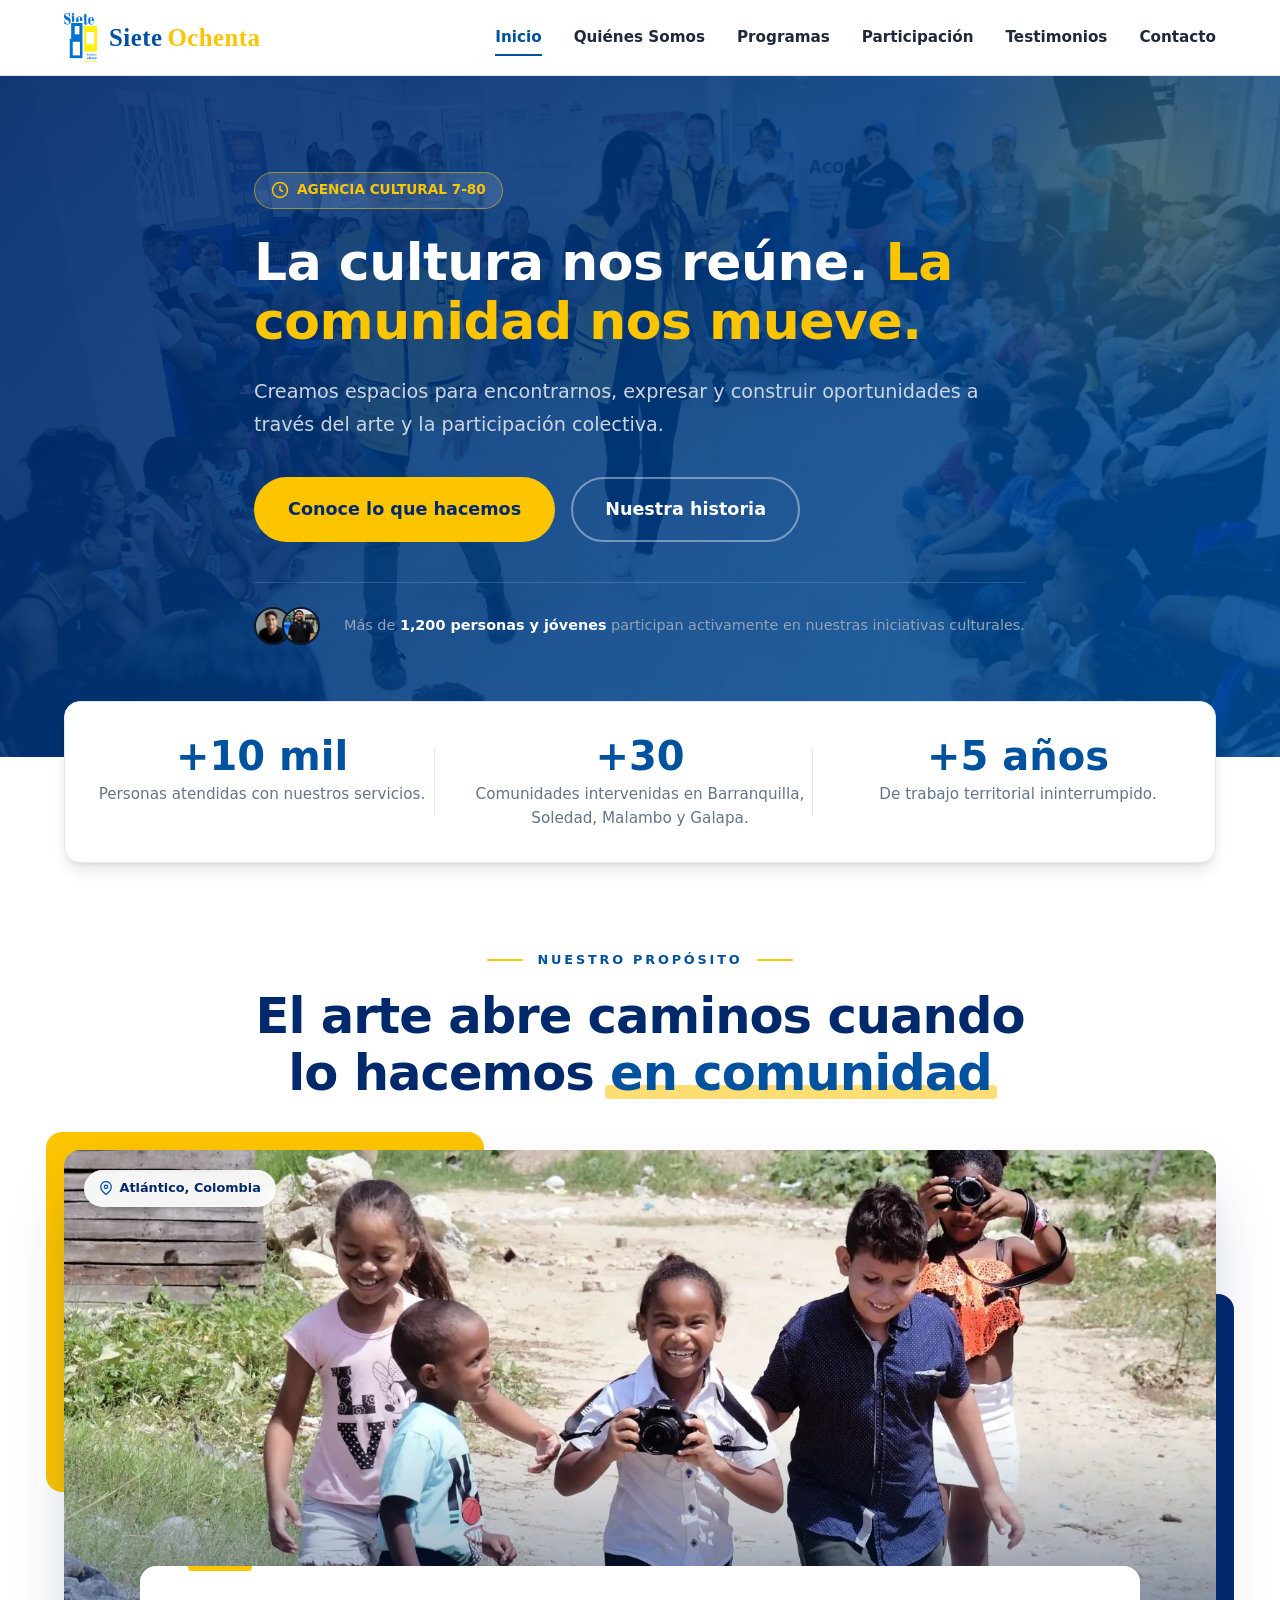
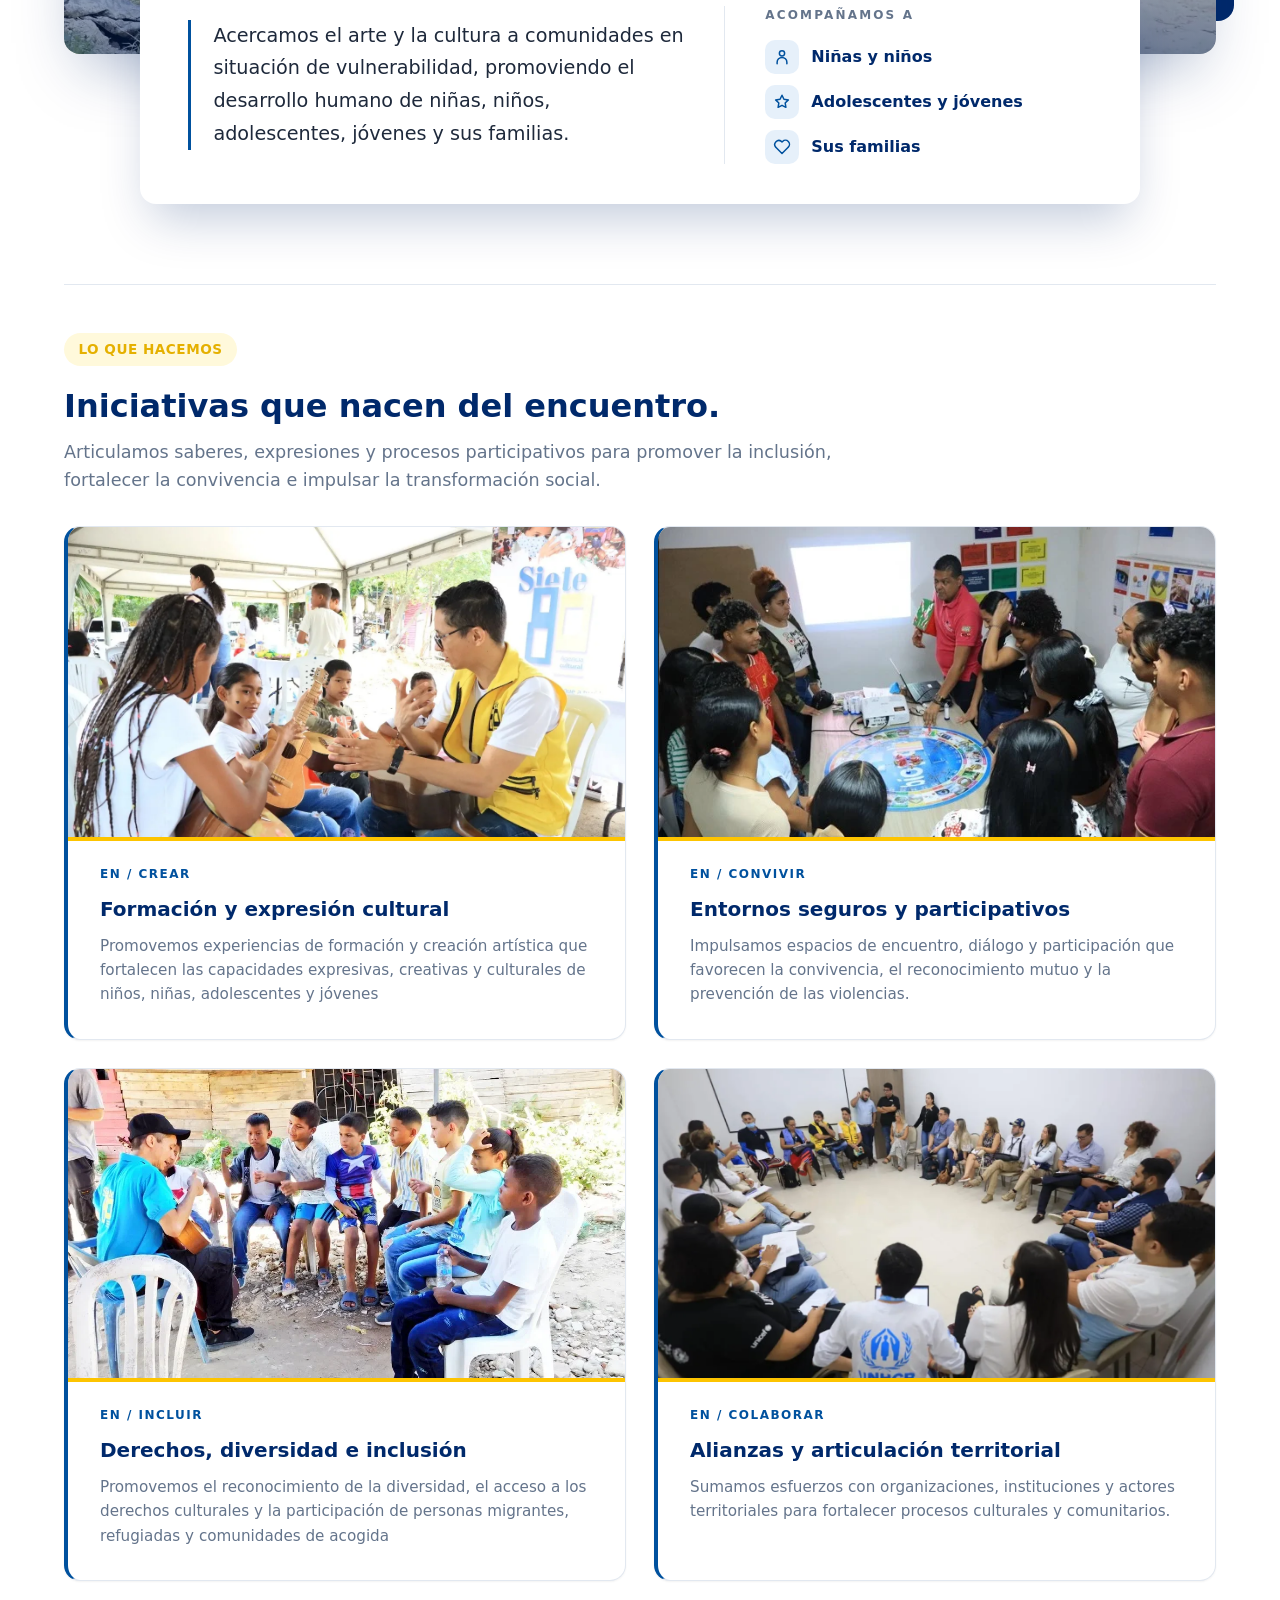
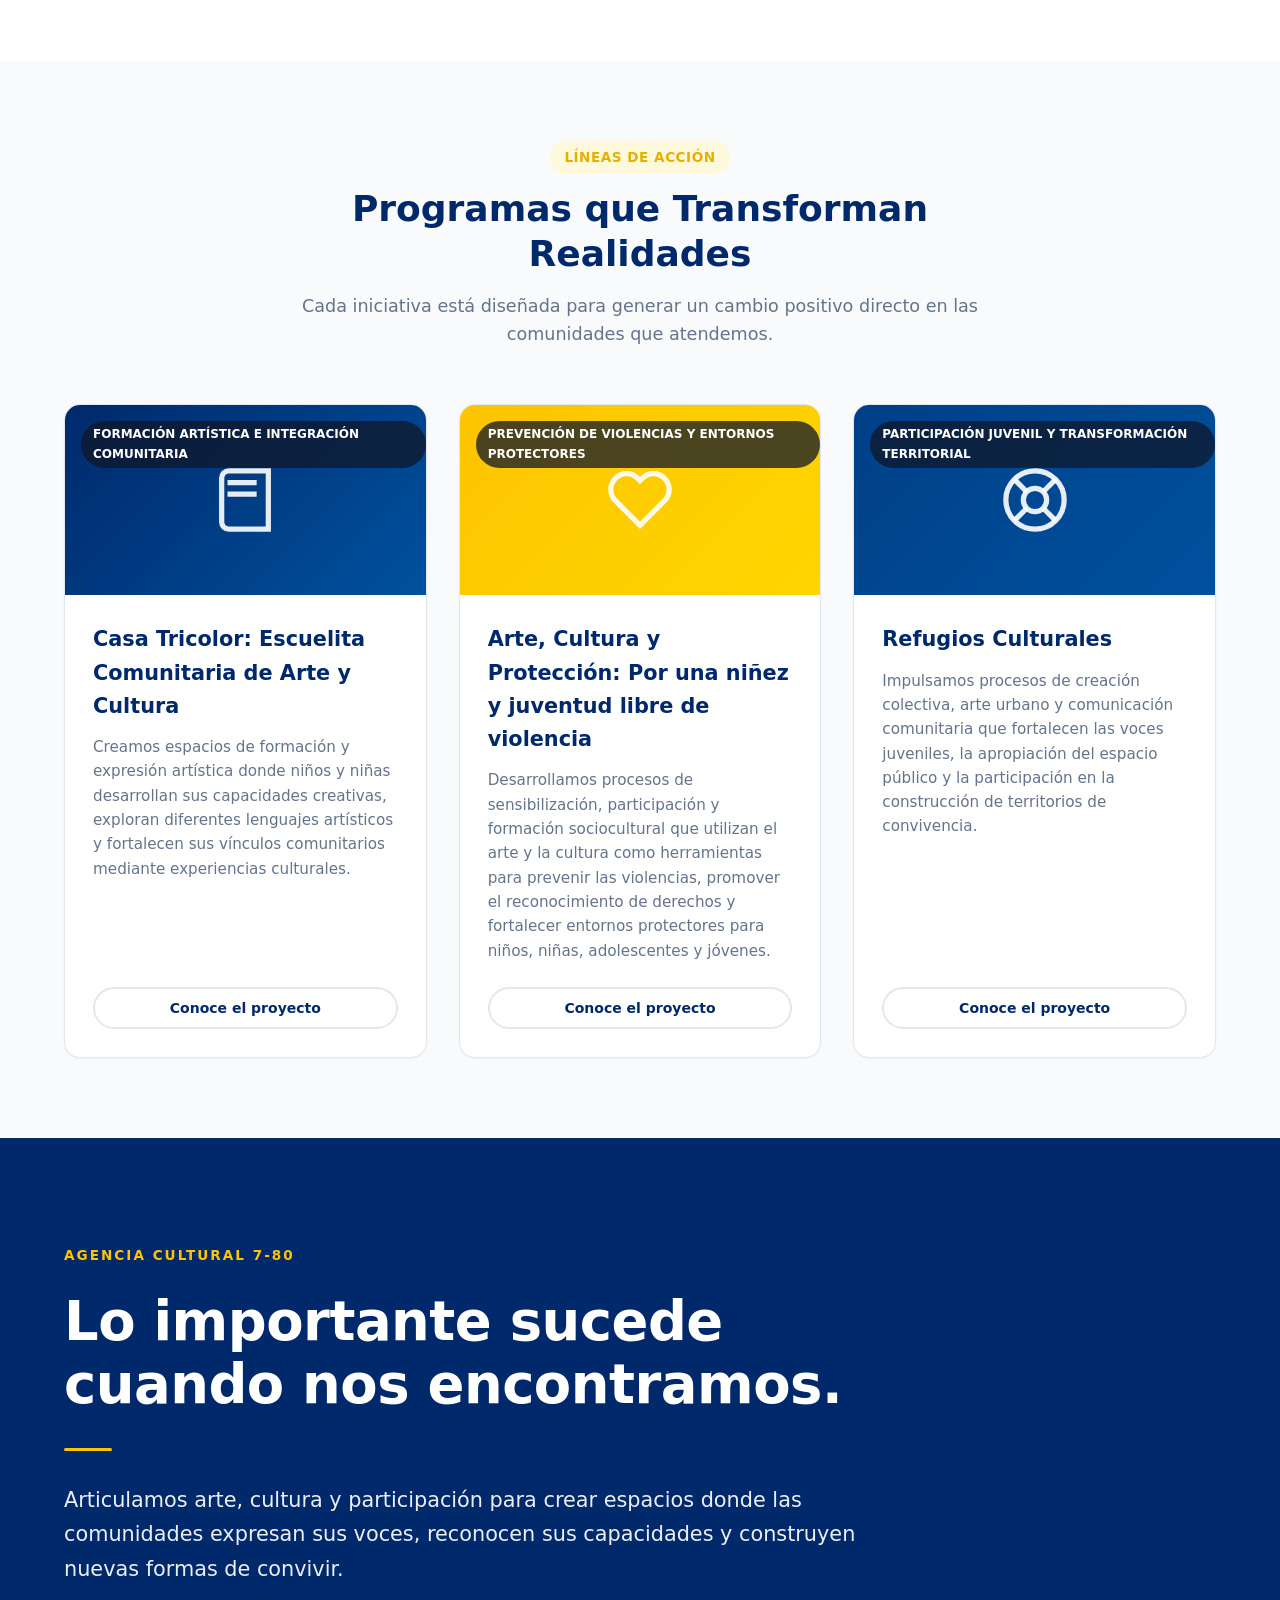
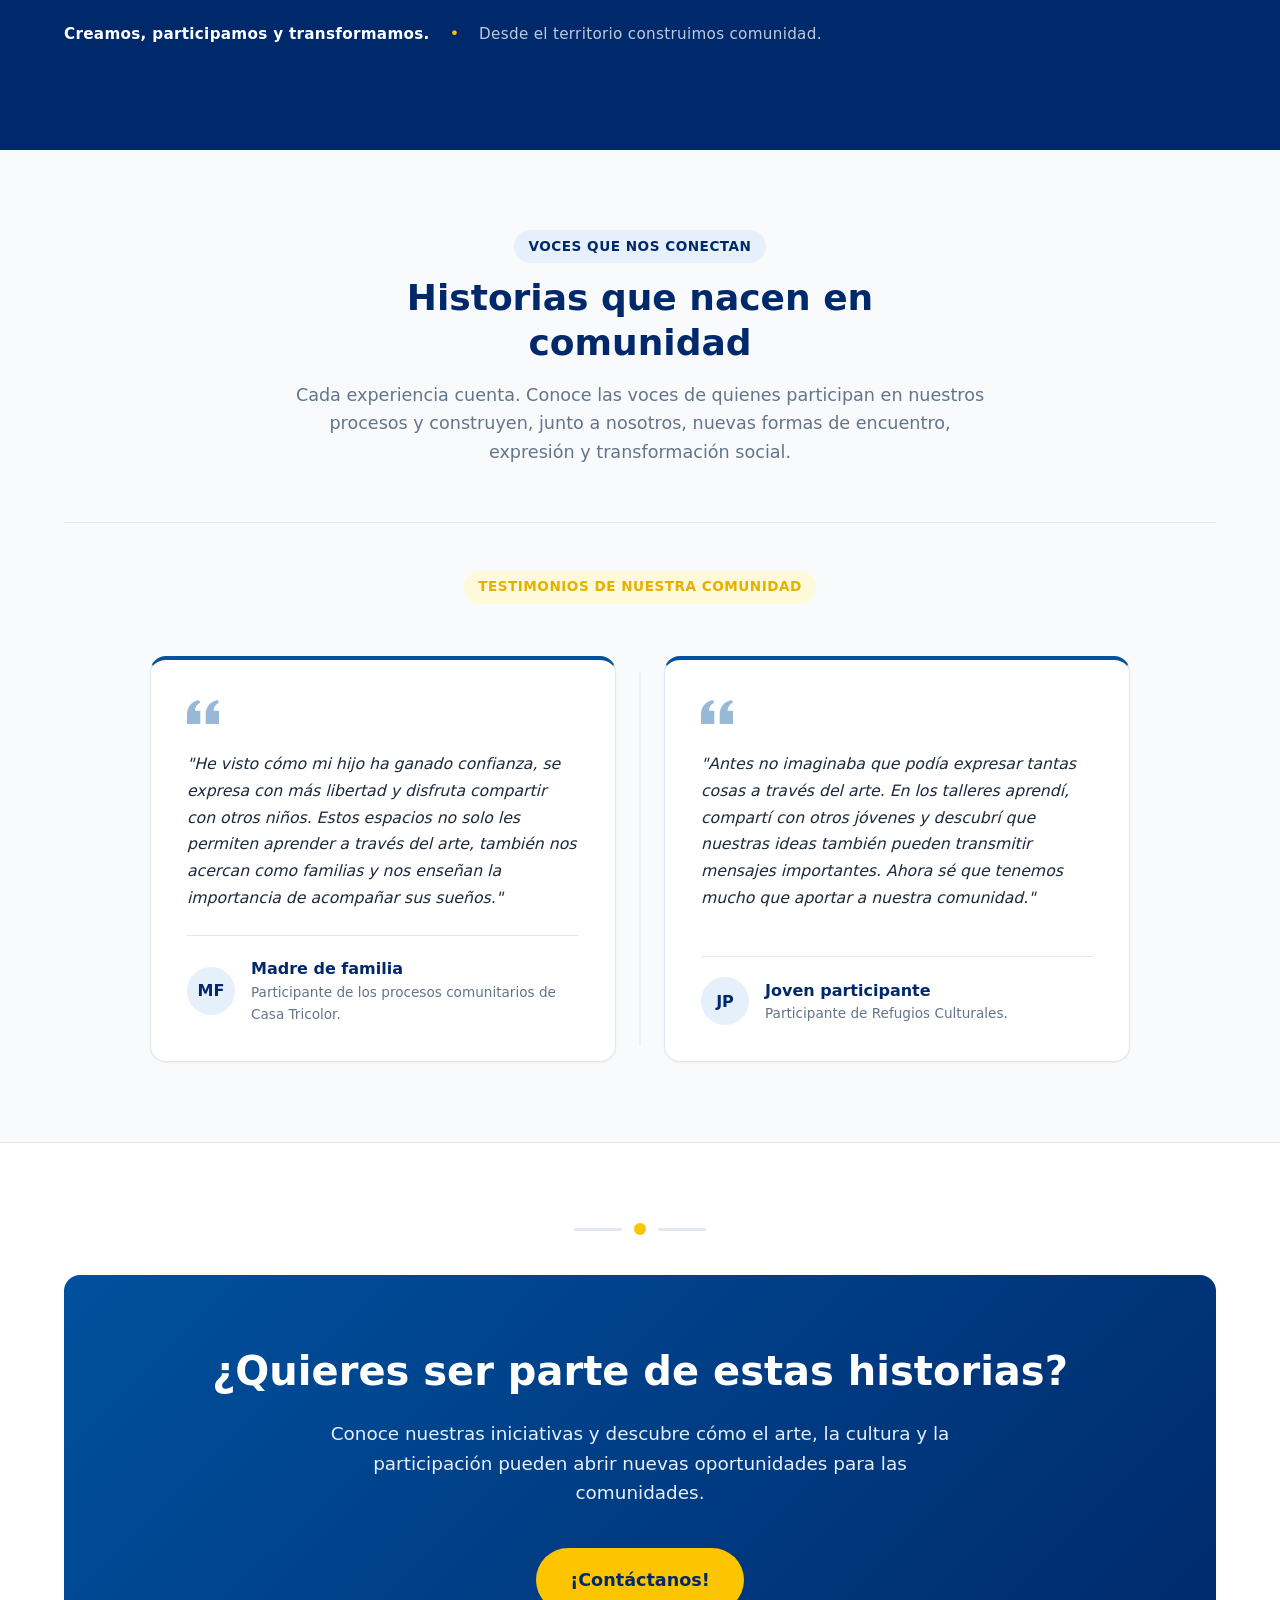
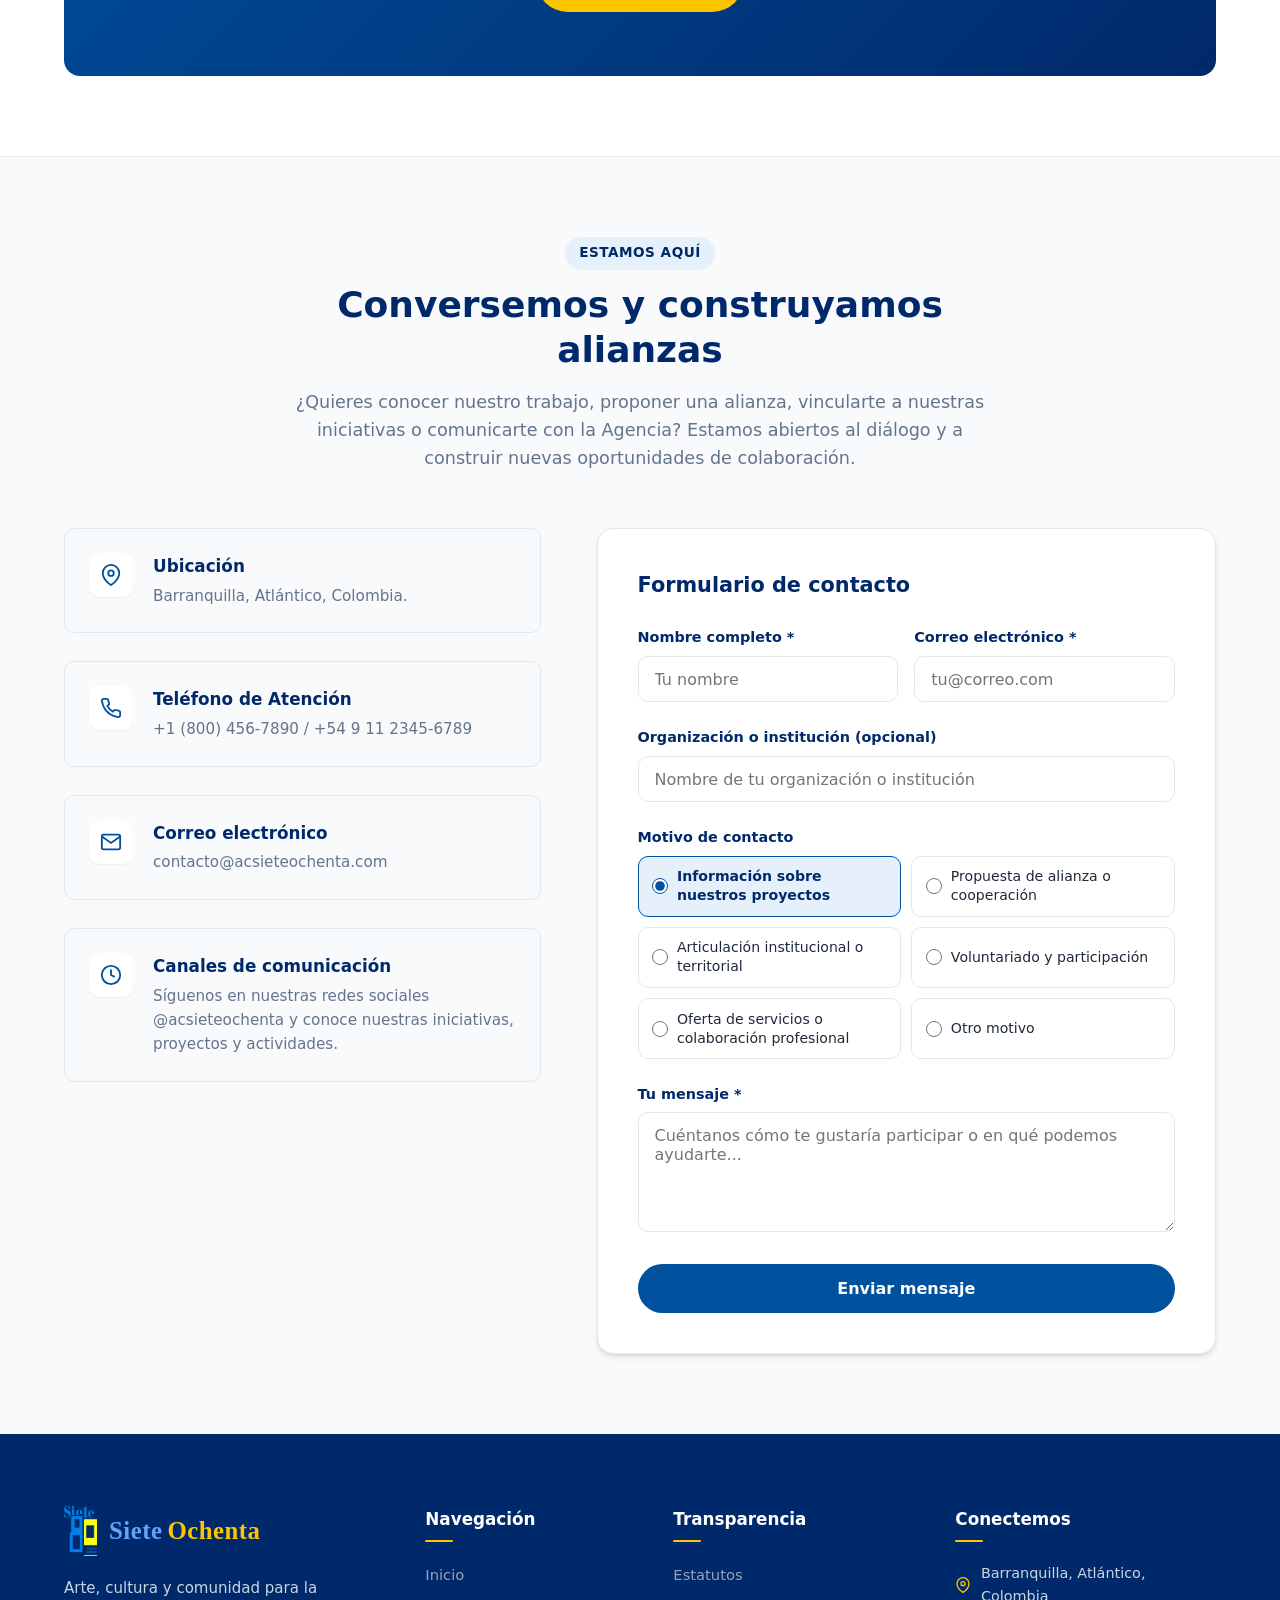
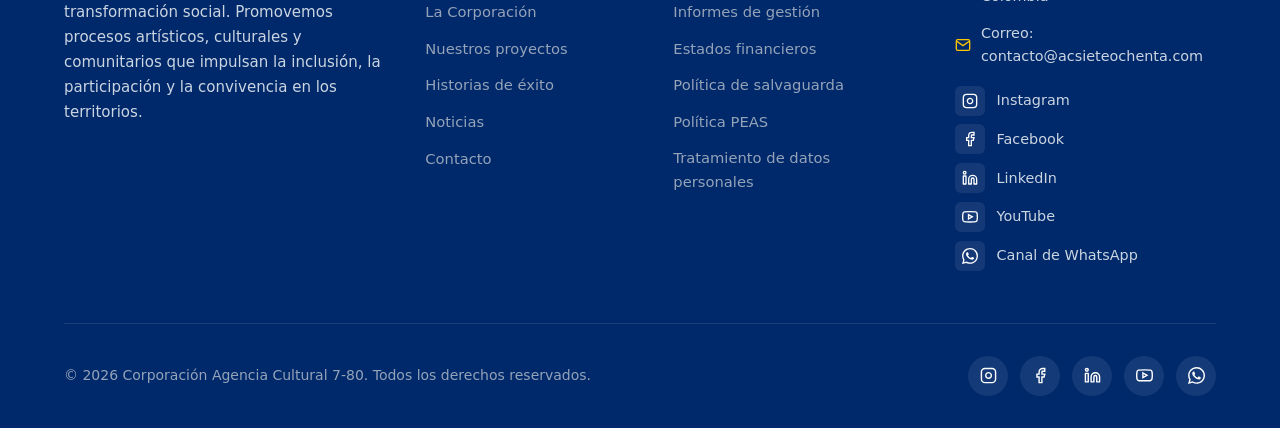
==== commit c12a0bc3: "feat: rediseñar Quiénes Somos y agregar fotos a las iniciativas - Nueva presentación de "Nuestro pro" ====
--- a/index.html
+++ b/index.html
@@ -173,23 +173,64 @@
       <section class="section" id="quienes-somos">
         <div class="container">
           <!-- 1. LA AGENCIA (Presentación institucional) -->
-          <div
-            class="about-presentation"
-            style="max-width: 900px; margin-bottom: 3rem;"
-          >
-            <span class="badge">Nuestro Propósito</span>
-            <h2 class="section-title">El arte abre caminos cuando lo hacemos en comunidad</h2>
-            <p
-              style="
-                color: var(--text-muted);
-                font-size: 1.1rem;
-                line-height: 1.7;
-              "
-            >
-              Acercamos el arte y la cultura a comunidades en situación de
-              vulnerabilidad, promoviendo el desarrollo humano de niñas, niños,
-              adolescentes, jóvenes y sus familias.
-            </p>
+          <div class="about-presentation">
+            <header class="about-presentation-header">
+              <span class="about-eyebrow">Nuestro propósito</span>
+              <h2 class="about-presentation-title">
+                El arte abre caminos cuando lo hacemos
+                <em>en comunidad</em>
+              </h2>
+            </header>
+
+            <figure class="about-presentation-media">
+              <div class="about-presentation-photo">
+                <img
+                  src="img/ninos-fotografia.webp"
+                  alt="Niñas y niños sonríen y caminan por una calle de su barrio mientras aprenden a tomar fotografías con cámaras profesionales"
+                  loading="lazy"
+                  width="1600"
+                  height="1061"
+                />
+                <span class="about-photo-chip">
+                  <svg width="14" height="14" viewBox="0 0 24 24" fill="none" stroke="currentColor" stroke-width="2.2" aria-hidden="true">
+                    <path d="M21 10c0 7-9 13-9 13s-9-6-9-13a9 9 0 0 1 18 0z"></path>
+                    <circle cx="12" cy="10" r="3"></circle>
+                  </svg>
+                  Atlántico, Colombia
+                </span>
+              </div>
+
+              <figcaption class="about-presentation-card">
+                <p class="about-presentation-desc">
+                  Acercamos el arte y la cultura a comunidades en situación de
+                  vulnerabilidad, promoviendo el desarrollo humano de niñas, niños,
+                  adolescentes, jóvenes y sus familias.
+                </p>
+                <div class="about-audience">
+                  <span class="about-audience-label">Acompañamos a</span>
+                  <ul class="about-audience-list">
+                    <li>
+                      <span class="about-audience-icon" aria-hidden="true">
+                        <svg viewBox="0 0 24 24" fill="none" stroke="currentColor" stroke-width="2" stroke-linecap="round" stroke-linejoin="round"><circle cx="12" cy="7" r="3.5"></circle><path d="M5.5 21v-2a6.5 6.5 0 0 1 13 0v2"></path></svg>
+                      </span>
+                      Niñas y niños
+                    </li>
+                    <li>
+                      <span class="about-audience-icon" aria-hidden="true">
+                        <svg viewBox="0 0 24 24" fill="none" stroke="currentColor" stroke-width="2" stroke-linecap="round" stroke-linejoin="round"><path d="M12 3l2.6 5.3 5.9.9-4.3 4.1 1 5.8L12 16.4 6.8 19.1l1-5.8L3.5 9.2l5.9-.9z"></path></svg>
+                      </span>
+                      Adolescentes y jóvenes
+                    </li>
+                    <li>
+                      <span class="about-audience-icon" aria-hidden="true">
+                        <svg viewBox="0 0 24 24" fill="none" stroke="currentColor" stroke-width="2" stroke-linecap="round" stroke-linejoin="round"><path d="M20.4 4.6a5.4 5.4 0 0 0-7.6 0L12 5.4l-.8-.8a5.4 5.4 0 0 0-7.6 7.6l.8.8L12 20.6l7.6-7.6.8-.8a5.4 5.4 0 0 0 0-7.6z"></path></svg>
+                      </span>
+                      Sus familias
+                    </li>
+                  </ul>
+                </div>
+              </figcaption>
+            </figure>
           </div>
 
           <!-- 2. LO QUE HACEMOS -->
@@ -218,7 +259,16 @@
           <!-- 3. CUATRO BLOQUES DE INICIATIVAS (2 columnas en escritorio, 1 en móvil) -->
           <div class="initiatives-grid">
             <!-- Bloque 1 -->
-            <article class="initiative-card">
+            <article class="initiative-card initiative-card--media">
+              <figure class="initiative-media">
+                <img
+                  src="img/formacion-musical.webp"
+                  alt="Un formador de la Agencia enseña guitarra y cuatro a niñas y niños durante un taller al aire libre"
+                  loading="lazy"
+                  width="1280"
+                  height="718"
+                />
+              </figure>
               <span class="initiative-tag">EN / CREAR</span>
               <h4 class="initiative-title">Formación y expresión cultural</h4>
               <p class="initiative-desc">
@@ -228,7 +278,16 @@
             </article>
 
             <!-- Bloque 2 -->
-            <article class="initiative-card">
+            <article class="initiative-card initiative-card--media">
+              <figure class="initiative-media">
+                <img
+                  src="img/entornos-seguros.webp"
+                  alt="Un facilitador guía a un grupo de adolescentes y jóvenes alrededor de un juego de mesa pedagógico durante un taller"
+                  loading="lazy"
+                  width="647"
+                  height="376"
+                />
+              </figure>
               <span class="initiative-tag">EN / CONVIVIR</span>
               <h4 class="initiative-title">
                 Entornos seguros y participativos
@@ -240,7 +299,16 @@
             </article>
 
             <!-- Bloque 3 -->
-            <article class="initiative-card">
+            <article class="initiative-card initiative-card--media">
+              <figure class="initiative-media">
+                <img
+                  src="img/derechos-inclusion.webp"
+                  alt="Un joven tallerista toca la guitarra para un grupo de niñas y niños sentados en círculo durante una actividad comunitaria al aire libre"
+                  loading="lazy"
+                  width="1024"
+                  height="576"
+                />
+              </figure>
               <span class="initiative-tag">EN / INCLUIR</span>
               <h4 class="initiative-title">Derechos, diversidad e inclusión</h4>
               <p class="initiative-desc">
@@ -250,7 +318,16 @@
             </article>
 
             <!-- Bloque 4 -->
-            <article class="initiative-card">
+            <article class="initiative-card initiative-card--media">
+              <figure class="initiative-media">
+                <img
+                  src="img/alianzas-territoriales.webp"
+                  alt="Representantes de organizaciones sociales, agencias de cooperación e instituciones conversan sentados en círculo durante una mesa de articulación"
+                  loading="lazy"
+                  width="1280"
+                  height="853"
+                />
+              </figure>
               <span class="initiative-tag">EN / COLABORAR</span>
               <h4 class="initiative-title">Alianzas y articulación territorial</h4>
               <p class="initiative-desc">
@@ -303,7 +380,7 @@
                   exploran diferentes lenguajes artísticos y fortalecen sus vínculos comunitarios mediante experiencias culturales.
 
                 </p>
-                <a href="#participacion" class="btn btn-outline btn-sm"
+                <a href="casa-tricolor.html" class="btn btn-outline btn-sm"
                   >Conoce el proyecto</a
                 >
               </div>
@@ -333,7 +410,7 @@
                  Desarrollamos procesos de sensibilización, participación y formación sociocultural que utilizan el arte y la cultura como herramientas para prevenir las violencias, promover el reconocimiento de derechos y
                  fortalecer entornos protectores para niños, niñas, adolescentes y jóvenes.
                 </p>
-                <a href="#participacion" class="btn btn-outline btn-sm"
+                <a href="arte-cultura-proteccion.html" class="btn btn-outline btn-sm"
                   >Conoce el proyecto</a
                 >
               </div>
@@ -364,7 +441,7 @@
                   Impulsamos procesos de creación colectiva, arte urbano y comunicación comunitaria que fortalecen las voces juveniles, 
                   la apropiación del espacio público y la participación en la construcción de territorios de convivencia.
                 </p>
-                <a href="#participacion" class="btn btn-outline btn-sm"
+                <a href="refugios-culturales.html" class="btn btn-outline btn-sm"
                   >Conoce el proyecto</a
                 >
               </div>
@@ -486,7 +563,7 @@
 
             </p>
             <a href="#contacto" class="btn btn-secondary btn-lg"
-              >¡Conctáctanos!</a
+              >¡Contáctanos!</a
             >
           </div>
         </div>
@@ -600,6 +677,11 @@
             <div class="contact-form-box">
               <h3 class="contact-form-title">Formulario de contacto</h3>
               <form id="contactForm" novalidate>
+                <!-- Campo trampa antispam: invisible para personas, los bots lo llenan -->
+                <div class="form-honeypot" aria-hidden="true">
+                  <label for="contactWebsite">No llenar este campo</label>
+                  <input type="text" id="contactWebsite" name="website" tabindex="-1" autocomplete="off" />
+                </div>
                 <div class="form-row">
                   <div class="form-group">
                     <label for="contactName" class="form-label"
@@ -608,6 +690,7 @@
                     <input
                       type="text"
                       id="contactName"
+                      name="nombre"
                       class="form-input"
                       placeholder="Tu nombre"
                       required
@@ -623,6 +706,7 @@
                     <input
                       type="email"
                       id="contactEmail"
+                      name="correo"
                       class="form-input"
                       placeholder="tu@correo.com"
                       required
@@ -640,6 +724,7 @@
                   <input
                     type="text"
                     id="contactOrg"
+                    name="organizacion"
                     class="form-input"
                     placeholder="Nombre de tu organización o institución"
                   />
@@ -701,6 +786,7 @@
                   >
                   <textarea
                     id="contactMessage"
+                    name="mensaje"
                     class="form-textarea"
                     placeholder="Cuéntanos cómo te gustaría participar o en qué podemos ayudarte..."
                     required
--- a/css/style.css
+++ b/css/style.css
@@ -746,6 +746,45 @@
   font-size: 0.95rem;
   color: var(--text-muted);
   line-height: 1.6;
+}
+
+/* Tarjeta de iniciativa con foto de portada */
+.initiative-card--media {
+  overflow: hidden;
+}
+
+.initiative-media {
+  position: relative;
+  margin: -2rem -2rem 1.5rem;
+  aspect-ratio: 16 / 9;
+  overflow: hidden;
+}
+
+.initiative-media::after {
+  content: '';
+  position: absolute;
+  inset: auto 0 0 0;
+  height: 4px;
+  background: var(--secondary);
+}
+
+.initiative-media img {
+  display: block;
+  width: 100%;
+  height: 100%;
+  object-fit: cover;
+  object-position: center 40%;
+  transition: transform 0.8s cubic-bezier(0.2, 0.7, 0.2, 1);
+}
+
+.initiative-card--media:hover .initiative-media img {
+  transform: scale(1.05);
+}
+
+@media (prefers-reduced-motion: reduce) {
+  .initiative-media img {
+    transition: none;
+  }
 }
 
 /* ==========================================================================
@@ -1734,3 +1773,1254 @@
     grid-template-columns: 1fr;
   }
 }
+
+/* Campo trampa antispam del formulario de contacto (oculto a personas) */
+.form-honeypot {
+  position: absolute;
+  left: -9999px;
+  width: 1px;
+  height: 1px;
+  overflow: hidden;
+}
+
+/* ==========================================================================
+   QUIÉNES SOMOS: presentación con foto
+   ========================================================================== */
+.about-presentation {
+  margin-bottom: 5rem;
+}
+
+/* Encabezado editorial */
+.about-presentation-header {
+  max-width: 820px;
+  margin: 0 auto 3rem;
+  text-align: center;
+}
+
+.about-eyebrow {
+  display: inline-flex;
+  align-items: center;
+  gap: 0.9rem;
+  color: var(--primary);
+  font-size: 0.8rem;
+  font-weight: 700;
+  letter-spacing: 0.22em;
+  text-transform: uppercase;
+}
+
+.about-eyebrow::before,
+.about-eyebrow::after {
+  content: '';
+  width: 36px;
+  height: 2px;
+  background: var(--secondary);
+  border-radius: 2px;
+}
+
+.about-presentation-title {
+  margin: 1.1rem 0 0;
+  color: var(--dark);
+  font-size: clamp(2rem, 4vw, 3.1rem);
+  font-weight: 800;
+  line-height: 1.15;
+  letter-spacing: -0.02em;
+  text-wrap: balance;
+}
+
+.about-presentation-title em {
+  position: relative;
+  font-style: normal;
+  color: var(--primary);
+  white-space: nowrap;
+}
+
+/* Subrayado amarillo de marca bajo "en comunidad" */
+.about-presentation-title em::after {
+  content: '';
+  position: absolute;
+  left: -0.1em;
+  right: -0.1em;
+  bottom: 0.06em;
+  height: 0.28em;
+  background: var(--secondary);
+  opacity: 0.55;
+  border-radius: 4px;
+  z-index: -1;
+}
+
+/* Foto */
+.about-presentation-media {
+  position: relative;
+  margin: 0;
+}
+
+/* Bloques de color desplazados detrás de la foto */
+.about-presentation-media::before,
+.about-presentation-media::after {
+  content: '';
+  position: absolute;
+  border-radius: var(--radius-lg);
+  z-index: 0;
+}
+
+.about-presentation-media::before {
+  top: -18px;
+  left: -18px;
+  width: 38%;
+  height: 55%;
+  background: var(--secondary);
+}
+
+.about-presentation-media::after {
+  top: 22%;
+  right: -18px;
+  width: 26%;
+  height: 50%;
+  background: var(--primary-dark);
+}
+
+.about-presentation-photo {
+  position: relative;
+  z-index: 1;
+  border-radius: var(--radius-lg);
+  overflow: hidden;
+  box-shadow: 0 30px 60px -20px rgb(0 41 107 / 0.35);
+  aspect-ratio: 16 / 7;
+}
+
+.about-presentation-photo::after {
+  content: '';
+  position: absolute;
+  inset: 0;
+  background: linear-gradient(to top, rgb(0 31 82 / 0.55) 0%, rgb(0 31 82 / 0) 45%);
+  pointer-events: none;
+}
+
+.about-presentation-photo img {
+  display: block;
+  width: 100%;
+  height: 100%;
+  object-fit: cover;
+  object-position: center 18%;
+  transition: transform 1.2s cubic-bezier(0.2, 0.7, 0.2, 1);
+}
+
+.about-presentation-media:hover .about-presentation-photo img {
+  transform: scale(1.04);
+}
+
+.about-photo-chip {
+  position: absolute;
+  top: 1.25rem;
+  left: 1.25rem;
+  z-index: 2;
+  display: inline-flex;
+  align-items: center;
+  gap: 0.4rem;
+  padding: 0.5rem 0.95rem;
+  background: rgb(255 255 255 / 0.92);
+  backdrop-filter: blur(6px);
+  color: var(--dark);
+  font-size: 0.8rem;
+  font-weight: 700;
+  border-radius: var(--radius-full);
+  box-shadow: var(--shadow-md);
+}
+
+.about-photo-chip svg {
+  color: var(--primary);
+}
+
+/* Tarjeta con la descripción, montada sobre la foto */
+.about-presentation-card {
+  position: relative;
+  z-index: 2;
+  display: grid;
+  grid-template-columns: 1.35fr 1fr;
+  gap: 2.5rem;
+  align-items: center;
+  max-width: 1000px;
+  margin: -5.5rem auto 0;
+  padding: 2.5rem 3rem;
+  background: var(--bg-main);
+  border-radius: var(--radius-lg);
+  box-shadow: 0 25px 50px -12px rgb(0 41 107 / 0.25);
+}
+
+.about-presentation-card::before {
+  content: '';
+  position: absolute;
+  top: 0;
+  left: 3rem;
+  width: 64px;
+  height: 5px;
+  background: var(--secondary);
+  border-radius: 0 0 4px 4px;
+}
+
+.about-presentation-desc {
+  margin: 0;
+  padding-left: 1.4rem;
+  border-left: 3px solid var(--primary);
+  color: var(--text-main);
+  font-size: 1.2rem;
+  line-height: 1.7;
+}
+
+.about-audience {
+  padding-left: 2.5rem;
+  border-left: 1px solid var(--border);
+}
+
+.about-audience-label {
+  display: block;
+  margin-bottom: 0.9rem;
+  color: var(--text-muted);
+  font-size: 0.75rem;
+  font-weight: 700;
+  letter-spacing: 0.18em;
+  text-transform: uppercase;
+}
+
+.about-audience-list {
+  display: grid;
+  gap: 0.7rem;
+  margin: 0;
+  padding: 0;
+  list-style: none;
+}
+
+.about-audience-list li {
+  display: flex;
+  align-items: center;
+  gap: 0.75rem;
+  color: var(--dark);
+  font-weight: 600;
+}
+
+.about-audience-icon {
+  display: inline-flex;
+  align-items: center;
+  justify-content: center;
+  flex-shrink: 0;
+  width: 34px;
+  height: 34px;
+  background: var(--primary-light);
+  color: var(--primary);
+  border-radius: 10px;
+}
+
+.about-audience-icon svg {
+  width: 18px;
+  height: 18px;
+}
+
+@media (max-width: 900px) {
+  .about-presentation-header {
+    margin-bottom: 2.25rem;
+  }
+
+  .about-presentation-media::before {
+    top: -10px;
+    left: -10px;
+    width: 45%;
+    height: 120px;
+  }
+
+  .about-presentation-media::after {
+    display: none;
+  }
+
+  .about-presentation-photo {
+    aspect-ratio: 4 / 3;
+  }
+
+  .about-presentation-card {
+    grid-template-columns: 1fr;
+    gap: 1.75rem;
+    margin: -2.5rem 0.75rem 0;
+    padding: 2rem 1.5rem 1.75rem;
+  }
+
+  .about-presentation-card::before {
+    left: 1.5rem;
+  }
+
+  .about-presentation-desc {
+    font-size: 1.05rem;
+  }
+
+  .about-audience {
+    padding-left: 0;
+    padding-top: 1.5rem;
+    border-left: 0;
+    border-top: 1px solid var(--border);
+  }
+}
+
+@media (max-width: 480px) {
+  .about-eyebrow::before,
+  .about-eyebrow::after {
+    width: 20px;
+  }
+
+  .about-photo-chip {
+    top: 0.75rem;
+    left: 0.75rem;
+  }
+}
+
+@media (prefers-reduced-motion: reduce) {
+  .about-presentation-photo img {
+    transition: none;
+  }
+}
+
+/* ==========================================================================
+   PÁGINA DE PROGRAMA (casa-tricolor.html)
+   ========================================================================== */
+.page-hero {
+  position: relative;
+  padding: 4rem 0 5rem;
+  color: #ffffff;
+  overflow: hidden;
+}
+
+.page-hero--tricolor {
+  background: linear-gradient(135deg, rgb(0 41 107 / 0.93) 0%, rgb(0 81 158 / 0.82) 100%),
+              url('../img/formacion-musical.webp') center 30% / cover no-repeat;
+}
+
+.page-hero--refugios {
+  background: linear-gradient(135deg, rgb(0 41 107 / 0.93) 0%, rgb(0 81 158 / 0.82) 100%),
+              url('../img/ninos-fotografia.webp') center 25% / cover no-repeat;
+}
+
+.page-hero--proteccion {
+  background: linear-gradient(135deg, rgb(0 41 107 / 0.94) 0%, rgb(0 81 158 / 0.84) 100%),
+              url('../img/entornos-seguros.webp') center 40% / cover no-repeat;
+}
+
+/* Hero con franja de cifras montada encima */
+.page-hero--with-stats {
+  padding-bottom: 8rem;
+}
+
+.page-hero::before {
+  content: '';
+  position: absolute;
+  top: -30%;
+  right: -10%;
+  width: 520px;
+  height: 520px;
+  background: radial-gradient(circle, rgb(253 196 0 / 0.22) 0%, transparent 70%);
+  border-radius: 50%;
+  pointer-events: none;
+}
+
+.page-hero .container {
+  position: relative;
+}
+
+.breadcrumb {
+  display: flex;
+  flex-wrap: wrap;
+  align-items: center;
+  gap: 0.6rem;
+  margin-bottom: 2rem;
+  font-size: 0.875rem;
+  color: #cbd5e1;
+}
+
+.breadcrumb a {
+  color: #ffffff;
+  font-weight: 600;
+  text-decoration: none;
+}
+
+.breadcrumb a:hover {
+  color: var(--secondary);
+}
+
+.page-hero .hero-tag {
+  margin-bottom: 1.25rem;
+  color: var(--secondary);
+  font-weight: 700;
+  letter-spacing: 0.08em;
+  text-transform: uppercase;
+}
+
+.page-hero-title {
+  max-width: 820px;
+  margin-bottom: 1rem;
+  font-size: clamp(2.1rem, 5vw, 3.4rem);
+  font-weight: 800;
+  line-height: 1.12;
+  letter-spacing: -0.02em;
+  text-wrap: balance;
+}
+
+.page-hero-title span {
+  display: block;
+  color: var(--secondary);
+}
+
+.page-hero-subtitle {
+  max-width: 640px;
+  margin-bottom: 2rem;
+  font-size: 1.2rem;
+  color: #dbe5f1;
+}
+
+.page-hero-facts {
+  display: flex;
+  flex-wrap: wrap;
+  gap: 0.75rem;
+  margin: 0;
+  padding: 0;
+  list-style: none;
+}
+
+.page-hero-facts li {
+  display: inline-flex;
+  align-items: center;
+  gap: 0.5rem;
+  padding: 0.55rem 1rem;
+  background: rgb(255 255 255 / 0.1);
+  border: 1px solid rgb(255 255 255 / 0.22);
+  border-radius: var(--radius-full);
+  font-size: 0.9rem;
+  font-weight: 600;
+}
+
+.page-hero-facts svg {
+  color: var(--secondary);
+}
+
+/* Sobre el programa */
+.program-intro {
+  display: grid;
+  grid-template-columns: 1.15fr 1fr;
+  gap: 4rem;
+  align-items: start;
+}
+
+.program-intro-title {
+  margin: 1rem 0 1.5rem;
+  color: var(--dark);
+  font-size: clamp(1.9rem, 3.5vw, 2.6rem);
+  font-weight: 800;
+  line-height: 1.15;
+  letter-spacing: -0.02em;
+}
+
+.program-intro-title em {
+  position: relative;
+  font-style: normal;
+  color: var(--primary);
+  white-space: nowrap;
+}
+
+.program-intro-title em::after {
+  content: '';
+  position: absolute;
+  left: -0.1em;
+  right: -0.1em;
+  bottom: 0.06em;
+  height: 0.28em;
+  background: var(--secondary);
+  opacity: 0.55;
+  border-radius: 4px;
+  z-index: -1;
+}
+
+.program-intro .about-eyebrow::before {
+  display: none;
+}
+
+.program-lead {
+  padding-left: 1.4rem;
+  border-left: 3px solid var(--primary);
+  color: var(--text-main);
+  font-size: 1.15rem;
+  line-height: 1.8;
+}
+
+.method-card {
+  position: relative;
+  padding: 2.5rem;
+  background: var(--bg-main);
+  border: 1px solid var(--border);
+  border-radius: var(--radius-lg);
+  box-shadow: 0 25px 50px -12px rgb(0 41 107 / 0.18);
+}
+
+.method-card::before {
+  content: '';
+  position: absolute;
+  top: 0;
+  left: 2.5rem;
+  width: 64px;
+  height: 5px;
+  background: var(--secondary);
+  border-radius: 0 0 4px 4px;
+}
+
+.method-card-label,
+.method-card-sublabel {
+  display: block;
+  color: var(--primary);
+  font-size: 0.75rem;
+  font-weight: 700;
+  letter-spacing: 0.18em;
+  text-transform: uppercase;
+}
+
+.method-card-label {
+  margin-bottom: 1rem;
+}
+
+.method-card p {
+  margin-bottom: 1.75rem;
+  color: var(--text-muted);
+  line-height: 1.75;
+}
+
+.method-card-sublabel {
+  margin-bottom: 0.9rem;
+  color: var(--text-muted);
+}
+
+.language-list {
+  display: flex;
+  flex-wrap: wrap;
+  gap: 0.6rem;
+  margin: 0;
+  padding: 0;
+  list-style: none;
+}
+
+.language-list li {
+  padding: 0.5rem 1rem;
+  background: var(--primary-light);
+  color: var(--primary-dark);
+  font-size: 0.9rem;
+  font-weight: 700;
+  border-radius: var(--radius-full);
+}
+
+/* Línea de tiempo */
+.timeline {
+  position: relative;
+  max-width: 920px;
+  margin: 0 auto;
+  padding: 0;
+  list-style: none;
+}
+
+.timeline::before {
+  content: '';
+  position: absolute;
+  top: 0.5rem;
+  bottom: 0.5rem;
+  left: 7.5rem;
+  width: 2px;
+  background: linear-gradient(to bottom, var(--primary), var(--secondary));
+}
+
+.timeline-item {
+  position: relative;
+  display: grid;
+  grid-template-columns: 7.5rem 1fr;
+  gap: 2.5rem;
+  padding-bottom: 2.5rem;
+}
+
+.timeline-item:last-child {
+  padding-bottom: 0;
+}
+
+/* Punto sobre la línea */
+.timeline-item::before {
+  content: '';
+  position: absolute;
+  top: 0.55rem;
+  left: calc(7.5rem - 7px);
+  width: 16px;
+  height: 16px;
+  background: var(--bg-main);
+  border: 4px solid var(--primary);
+  border-radius: 50%;
+  z-index: 1;
+}
+
+.timeline-item--current::before {
+  border-color: var(--secondary);
+  box-shadow: 0 0 0 6px rgb(253 196 0 / 0.25);
+}
+
+.timeline-year {
+  padding-top: 0.2rem;
+  padding-right: 1.25rem;
+  color: var(--primary);
+  font-size: 1.15rem;
+  font-weight: 800;
+  text-align: right;
+  line-height: 1.3;
+}
+
+.timeline-card {
+  padding: 2rem 2.25rem;
+  background: var(--bg-main);
+  border: 1px solid var(--border);
+  border-radius: var(--radius-lg);
+  box-shadow: var(--shadow-sm);
+  transition: var(--transition);
+}
+
+.timeline-card:hover {
+  box-shadow: 0 20px 40px -16px rgb(0 41 107 / 0.2);
+  transform: translateY(-2px);
+}
+
+.timeline-title {
+  margin-bottom: 1rem;
+  color: var(--dark);
+  font-size: 1.35rem;
+  font-weight: 800;
+  line-height: 1.3;
+}
+
+.timeline-card p {
+  margin-bottom: 1rem;
+  color: var(--text-muted);
+  line-height: 1.7;
+}
+
+.timeline-card p strong {
+  color: var(--text-main);
+}
+
+.timeline-block + .timeline-block {
+  margin-top: 1.75rem;
+  padding-top: 1.75rem;
+  border-top: 1px dashed var(--border);
+}
+
+.ally-list,
+.place-list {
+  display: flex;
+  flex-wrap: wrap;
+  gap: 0.5rem;
+  margin: 0 0 1rem;
+  padding: 0;
+  list-style: none;
+}
+
+.ally-list li {
+  padding: 0.3rem 0.75rem;
+  background: var(--secondary-light);
+  color: #7a5c00;
+  font-size: 0.78rem;
+  font-weight: 700;
+  border-radius: var(--radius-sm);
+}
+
+.place-list li {
+  padding: 0.4rem 0.85rem;
+  background: var(--bg-alt);
+  border: 1px solid var(--border);
+  color: var(--text-muted);
+  font-size: 0.85rem;
+  border-radius: var(--radius-full);
+}
+
+.place-list li strong {
+  color: var(--dark);
+}
+
+.timeline-stats {
+  display: grid;
+  grid-template-columns: repeat(auto-fit, minmax(130px, 1fr));
+  gap: 0.75rem;
+  margin: 1.25rem 0 0;
+}
+
+.timeline-stats div {
+  padding: 0.9rem 1rem;
+  background: var(--primary-light);
+  border-radius: var(--radius-md);
+}
+
+.timeline-stats dt {
+  color: var(--primary);
+  font-size: 1.75rem;
+  font-weight: 800;
+  line-height: 1.1;
+}
+
+.timeline-stats dd {
+  margin: 0.2rem 0 0;
+  color: var(--primary-dark);
+  font-size: 0.85rem;
+  font-weight: 600;
+  line-height: 1.35;
+}
+
+/* Botones del banner final */
+.cta-actions {
+  display: flex;
+  flex-wrap: wrap;
+  justify-content: center;
+  gap: 1rem;
+}
+
+@media (max-width: 900px) {
+  .program-intro {
+    grid-template-columns: 1fr;
+    gap: 2.5rem;
+  }
+
+  .timeline::before {
+    left: 7px;
+  }
+
+  .timeline-item {
+    grid-template-columns: 1fr;
+    gap: 0.75rem;
+    padding-left: 2.25rem;
+  }
+
+  .timeline-item::before {
+    left: 0;
+    top: 0.3rem;
+  }
+
+  .timeline-year {
+    padding: 0;
+    text-align: left;
+  }
+
+  .timeline-card {
+    padding: 1.5rem;
+  }
+
+  .timeline-stats {
+    grid-template-columns: repeat(auto-fit, minmax(85px, 1fr));
+    gap: 0.5rem;
+  }
+
+  .timeline-stats div {
+    padding: 0.75rem;
+  }
+
+  .timeline-stats dt {
+    font-size: 1.4rem;
+  }
+
+  .timeline-stats dd {
+    font-size: 0.78rem;
+  }
+
+  .method-card {
+    padding: 2rem 1.5rem;
+  }
+
+  .method-card::before {
+    left: 1.5rem;
+  }
+}
+
+@media (prefers-reduced-motion: reduce) {
+  .timeline-card,
+  .timeline-card:hover {
+    transition: none;
+    transform: none;
+  }
+}
+
+/* Experiencias (Refugios Culturales) */
+.experience-grid {
+  display: grid;
+  grid-template-columns: repeat(2, 1fr);
+  gap: 1.75rem;
+}
+
+.experience-card {
+  position: relative;
+  padding: 2.25rem;
+  background: var(--bg-main);
+  border: 1px solid var(--border);
+  border-radius: var(--radius-lg);
+  box-shadow: var(--shadow-sm);
+  transition: var(--transition);
+  overflow: hidden;
+}
+
+.experience-card::before {
+  content: '';
+  position: absolute;
+  top: 0;
+  left: 0;
+  right: 0;
+  height: 4px;
+  background: linear-gradient(90deg, var(--primary), var(--secondary));
+  transform: scaleX(0);
+  transform-origin: left;
+  transition: transform 0.4s ease;
+}
+
+.experience-card:hover {
+  transform: translateY(-3px);
+  box-shadow: 0 20px 40px -16px rgb(0 41 107 / 0.2);
+}
+
+.experience-card:hover::before {
+  transform: scaleX(1);
+}
+
+.experience-icon {
+  display: inline-flex;
+  align-items: center;
+  justify-content: center;
+  width: 52px;
+  height: 52px;
+  margin-bottom: 1.25rem;
+  background: var(--primary);
+  color: var(--secondary);
+  border-radius: 14px;
+}
+
+.experience-icon svg {
+  width: 24px;
+  height: 24px;
+}
+
+.experience-title {
+  margin-bottom: 0.75rem;
+  color: var(--dark);
+  font-size: 1.3rem;
+  font-weight: 800;
+}
+
+.experience-card p {
+  color: var(--text-muted);
+  line-height: 1.7;
+}
+
+/* Aliados */
+.partner-grid {
+  display: grid;
+  grid-template-columns: repeat(4, 1fr);
+  gap: 1rem;
+  margin: 0;
+  padding: 0;
+  list-style: none;
+}
+
+.partner-grid li {
+  display: flex;
+  align-items: center;
+  justify-content: center;
+  min-height: 92px;
+  padding: 1.25rem;
+  background: var(--bg-main);
+  border: 1px solid var(--border);
+  border-radius: var(--radius-md);
+  color: var(--dark);
+  font-weight: 700;
+  font-size: 0.95rem;
+  line-height: 1.35;
+  text-align: center;
+  transition: var(--transition);
+}
+
+.partner-grid li:hover {
+  border-color: var(--secondary);
+  box-shadow: var(--shadow-md);
+}
+
+/* Aliado con logo: logo arriba, nombre pequeño debajo */
+.partner {
+  flex-direction: column;
+  gap: 0.75rem;
+}
+
+.partner img {
+  display: block;
+  max-width: 100%;
+  height: 72px;
+  object-fit: contain;
+  filter: grayscale(100%);
+  opacity: 0.85;
+  transition: var(--transition);
+}
+
+.partner:hover img {
+  filter: none;
+  opacity: 1;
+}
+
+.partner img + .partner-name {
+  color: var(--text-muted);
+  font-size: 0.78rem;
+  font-weight: 600;
+}
+
+@media (max-width: 1024px) {
+  .partner-grid {
+    grid-template-columns: repeat(2, 1fr);
+  }
+}
+
+@media (max-width: 768px) {
+  .experience-grid {
+    grid-template-columns: 1fr;
+  }
+
+  .experience-card {
+    padding: 1.75rem;
+  }
+}
+
+@media (max-width: 480px) {
+  .partner-grid li {
+    min-height: 76px;
+    font-size: 0.85rem;
+  }
+}
+
+@media (prefers-reduced-motion: reduce) {
+  .experience-card,
+  .experience-card::before {
+    transition: none;
+  }
+}
+
+/* ==========================================================================
+   PÁGINA ARTE, CULTURA Y PROTECCIÓN
+   ========================================================================== */
+.impact-strip {
+  position: relative;
+  z-index: 2;
+  display: grid;
+  grid-template-columns: repeat(4, 1fr);
+  margin: -4.5rem 0 0;
+  background: var(--bg-main);
+  border-radius: var(--radius-lg);
+  box-shadow: 0 25px 50px -12px rgb(0 41 107 / 0.25);
+  overflow: hidden;
+}
+
+.impact-strip > div {
+  position: relative;
+  padding: 2rem 1.75rem;
+}
+
+.impact-strip > div + div {
+  border-left: 1px solid var(--border);
+}
+
+.impact-strip > div:first-child::before {
+  content: '';
+  position: absolute;
+  top: 0;
+  left: 1.75rem;
+  width: 48px;
+  height: 4px;
+  background: var(--secondary);
+  border-radius: 0 0 4px 4px;
+}
+
+.impact-strip dt {
+  color: var(--primary);
+  font-size: 2.5rem;
+  font-weight: 800;
+  line-height: 1;
+  letter-spacing: -0.02em;
+}
+
+.impact-strip dd {
+  margin: 0.6rem 0 0;
+  color: var(--text-muted);
+  font-size: 0.92rem;
+  line-height: 1.45;
+}
+
+.program-text-secondary {
+  margin-top: 1.25rem;
+  padding-left: 1.4rem;
+  color: var(--text-muted);
+  line-height: 1.8;
+}
+
+.method-card-gap {
+  margin: 1.75rem 0 1rem !important;
+}
+
+.risk-list {
+  display: grid;
+  gap: 0.6rem;
+  margin: 0;
+  padding: 0;
+  list-style: none;
+}
+
+.risk-list li {
+  position: relative;
+  padding-left: 1.6rem;
+  color: var(--dark);
+  font-weight: 600;
+  font-size: 0.95rem;
+  line-height: 1.45;
+}
+
+.risk-list li::before {
+  content: '';
+  position: absolute;
+  top: 0.45em;
+  left: 0;
+  width: 10px;
+  height: 10px;
+  background: var(--secondary);
+  border-radius: 3px;
+  transform: rotate(45deg);
+}
+
+/* ¿Qué buscamos? */
+.goal-layout {
+  display: grid;
+  grid-template-columns: 1fr 1fr;
+  gap: 4rem;
+  align-items: center;
+}
+
+.goal-title {
+  margin-top: 1rem;
+  text-wrap: balance;
+}
+
+.goal-text {
+  color: var(--text-muted);
+  font-size: 1.08rem;
+  line-height: 1.8;
+}
+
+.goal-text + .goal-text {
+  margin-top: 1rem;
+}
+
+.goal-quote {
+  position: relative;
+  margin: 0;
+  padding: 3rem 2.75rem 2.5rem;
+  background: linear-gradient(135deg, var(--primary) 0%, var(--primary-dark) 100%);
+  color: #ffffff;
+  border-radius: var(--radius-lg);
+  box-shadow: 0 30px 60px -20px rgb(0 41 107 / 0.45);
+}
+
+.goal-quote::before {
+  content: '“';
+  position: absolute;
+  top: -0.35em;
+  left: 2rem;
+  color: var(--secondary);
+  font-family: Georgia, serif;
+  font-size: 6rem;
+  line-height: 1;
+}
+
+.goal-quote p {
+  font-size: 1.2rem;
+  line-height: 1.7;
+  color: rgb(255 255 255 / 0.92);
+}
+
+.goal-quote strong {
+  color: var(--secondary);
+}
+
+/* ¿Cómo lo hacemos? */
+.component-grid {
+  display: grid;
+  grid-template-columns: repeat(3, 1fr);
+  gap: 1.75rem;
+}
+
+.component-grid .experience-card p + p,
+.component-grid .experience-card .language-list + p {
+  margin-top: 1rem;
+}
+
+.component-number {
+  display: block;
+  margin-bottom: 1rem;
+  color: var(--secondary);
+  font-size: 2.75rem;
+  font-weight: 800;
+  line-height: 1;
+  -webkit-text-stroke: 1px var(--secondary-hover);
+}
+
+.language-list--sm {
+  margin-top: 1rem;
+}
+
+.language-list--sm li {
+  padding: 0.35rem 0.75rem;
+  font-size: 0.8rem;
+}
+
+.timeline-note {
+  margin-top: 1rem;
+  margin-bottom: 0 !important;
+  font-size: 0.95rem;
+}
+
+/* Territorios */
+.territory-grid {
+  display: grid;
+  grid-template-columns: 1fr 1fr;
+  gap: 1.75rem;
+}
+
+.territory-card {
+  padding: 2.25rem;
+  background: var(--bg-main);
+  border: 1px solid var(--border);
+  border-top: 4px solid var(--primary);
+  border-radius: var(--radius-lg);
+  box-shadow: var(--shadow-sm);
+}
+
+.territory-card--next {
+  border-top-color: var(--secondary);
+  background: linear-gradient(180deg, var(--accent-light) 0%, var(--bg-main) 60%);
+}
+
+.territory-label {
+  display: block;
+  margin-bottom: 0.5rem;
+  color: var(--primary);
+  font-size: 0.75rem;
+  font-weight: 700;
+  letter-spacing: 0.18em;
+  text-transform: uppercase;
+}
+
+.territory-city {
+  margin-bottom: 1.25rem;
+  color: var(--dark);
+  font-size: 1.6rem;
+  font-weight: 800;
+}
+
+.territory-card p {
+  color: var(--text-muted);
+  line-height: 1.7;
+}
+
+/* Alianzas */
+.alliance-layout {
+  display: grid;
+  grid-template-columns: 0.8fr 1.2fr;
+  gap: 4rem;
+  align-items: center;
+}
+
+.alliance-feature {
+  padding: 2.75rem;
+  background: var(--bg-main);
+  border-radius: var(--radius-lg);
+  box-shadow: 0 25px 50px -12px rgb(0 41 107 / 0.2);
+  border-left: 5px solid var(--secondary);
+}
+
+.alliance-name {
+  display: block;
+  margin: 0.5rem 0 1rem;
+  color: var(--dark);
+  font-size: 3rem;
+  font-weight: 800;
+  letter-spacing: 0.02em;
+  line-height: 1;
+}
+
+.alliance-feature p {
+  color: var(--text-muted);
+  line-height: 1.7;
+}
+
+.alliance-title {
+  margin-top: 1rem;
+  text-wrap: balance;
+}
+
+/* Varios párrafos en el bloque de cierre */
+.participation-desc + .participation-desc {
+  margin-top: -1rem;
+}
+
+@media (max-width: 1024px) {
+  .impact-strip {
+    grid-template-columns: repeat(2, 1fr);
+  }
+
+  .impact-strip > div:nth-child(3) {
+    border-left: 0;
+  }
+
+  .impact-strip > div:nth-child(n + 3) {
+    border-top: 1px solid var(--border);
+  }
+
+  .component-grid {
+    grid-template-columns: 1fr;
+  }
+}
+
+@media (max-width: 900px) {
+  .goal-layout,
+  .alliance-layout,
+  .territory-grid {
+    grid-template-columns: 1fr;
+    gap: 2rem;
+  }
+
+  .goal-title,
+  .alliance-title {
+    font-size: 1.75rem;
+  }
+
+  .goal-quote {
+    padding: 2.5rem 1.75rem 2rem;
+  }
+
+  .goal-quote p {
+    font-size: 1.08rem;
+  }
+
+  .program-text-secondary {
+    padding-left: 0;
+  }
+}
+
+@media (max-width: 480px) {
+  .impact-strip > div {
+    padding: 1.5rem 1.1rem;
+  }
+
+  .impact-strip dt {
+    font-size: 1.9rem;
+  }
+
+  .impact-strip dd {
+    font-size: 0.8rem;
+  }
+
+  .territory-card,
+  .alliance-feature {
+    padding: 1.75rem;
+  }
+}
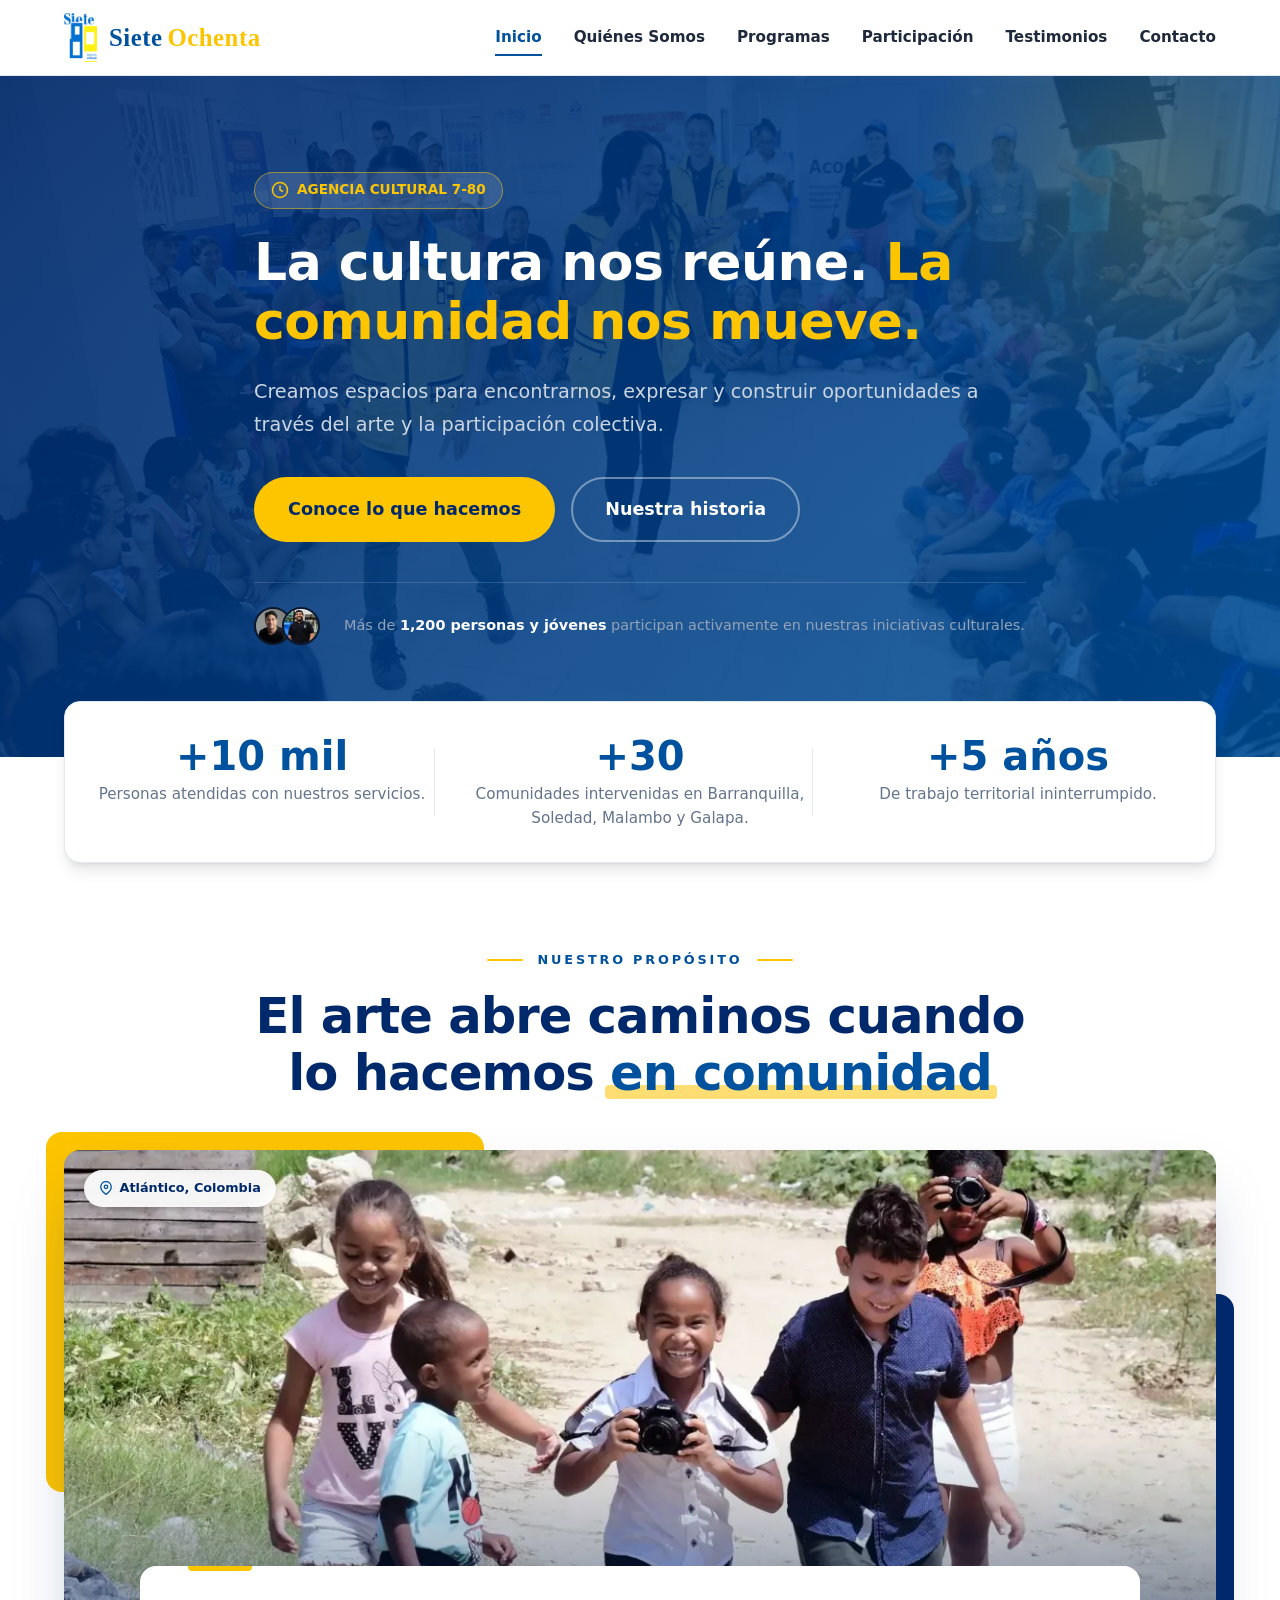
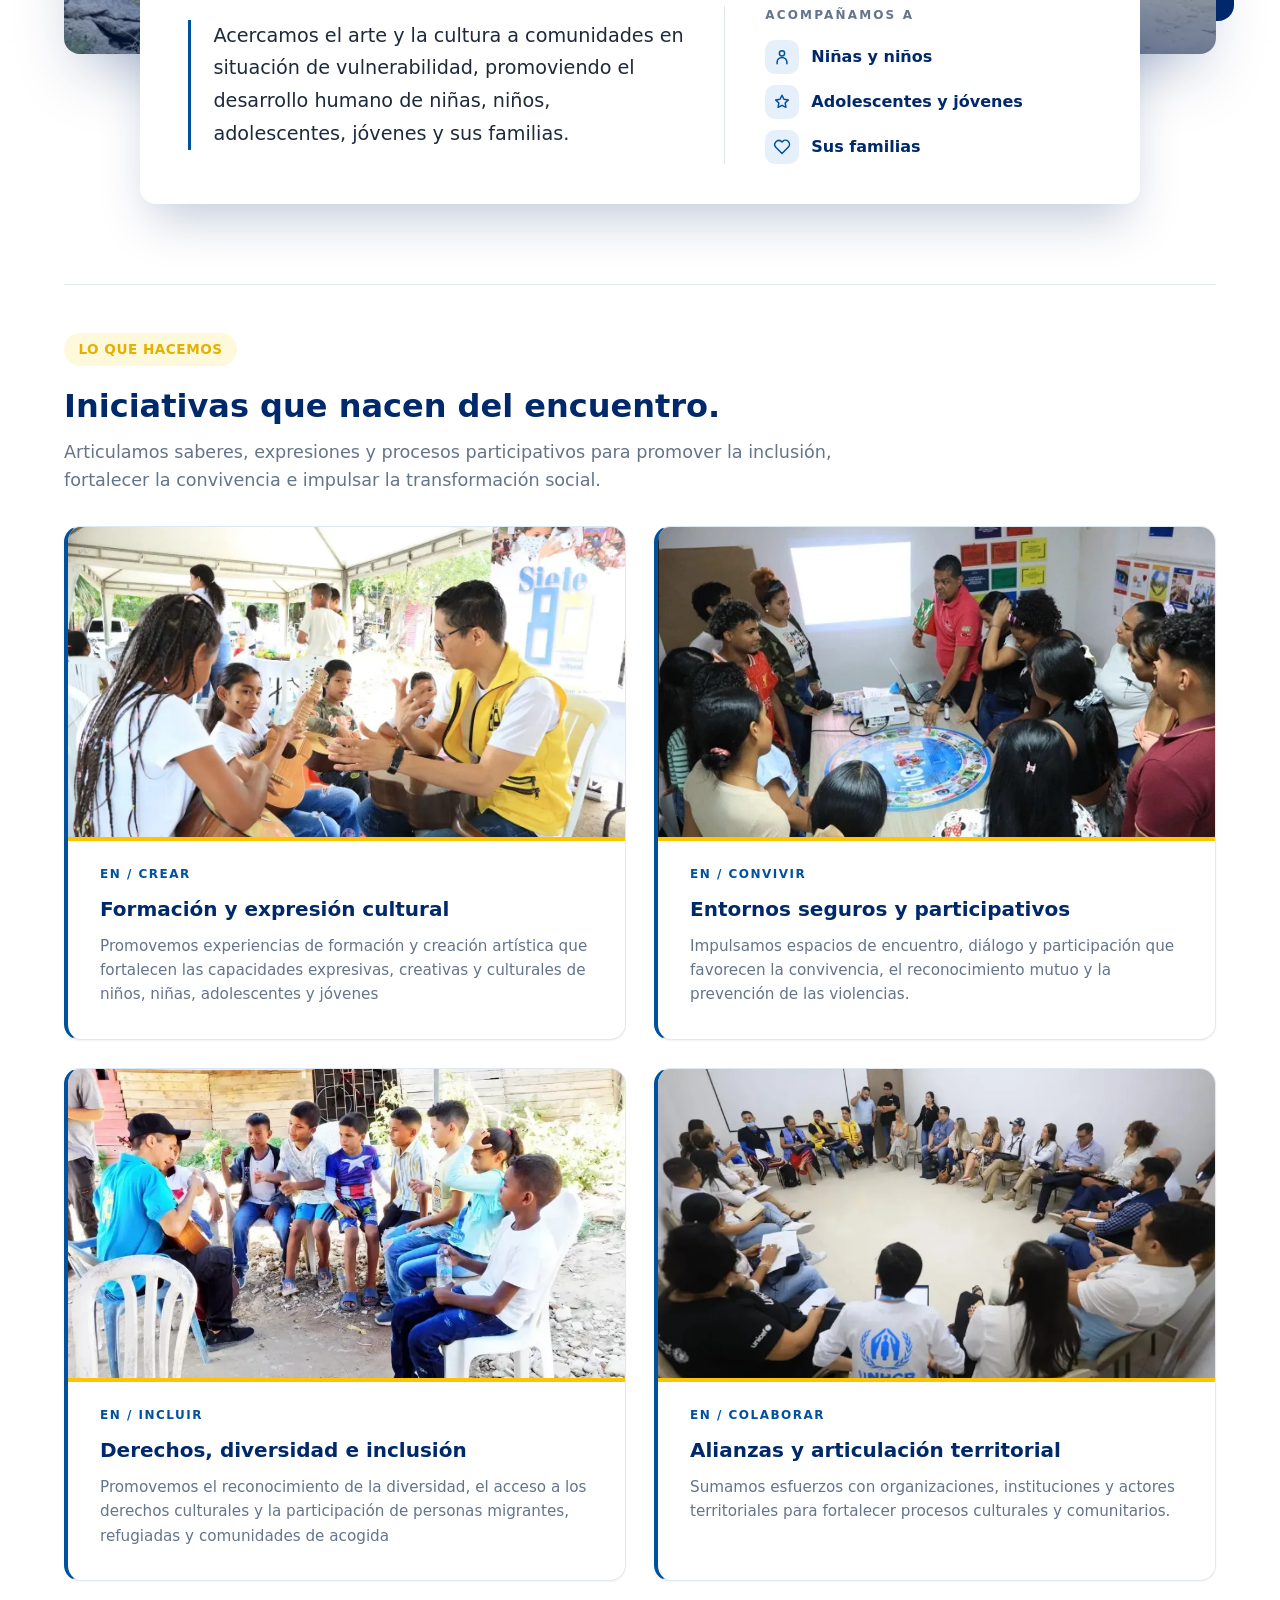
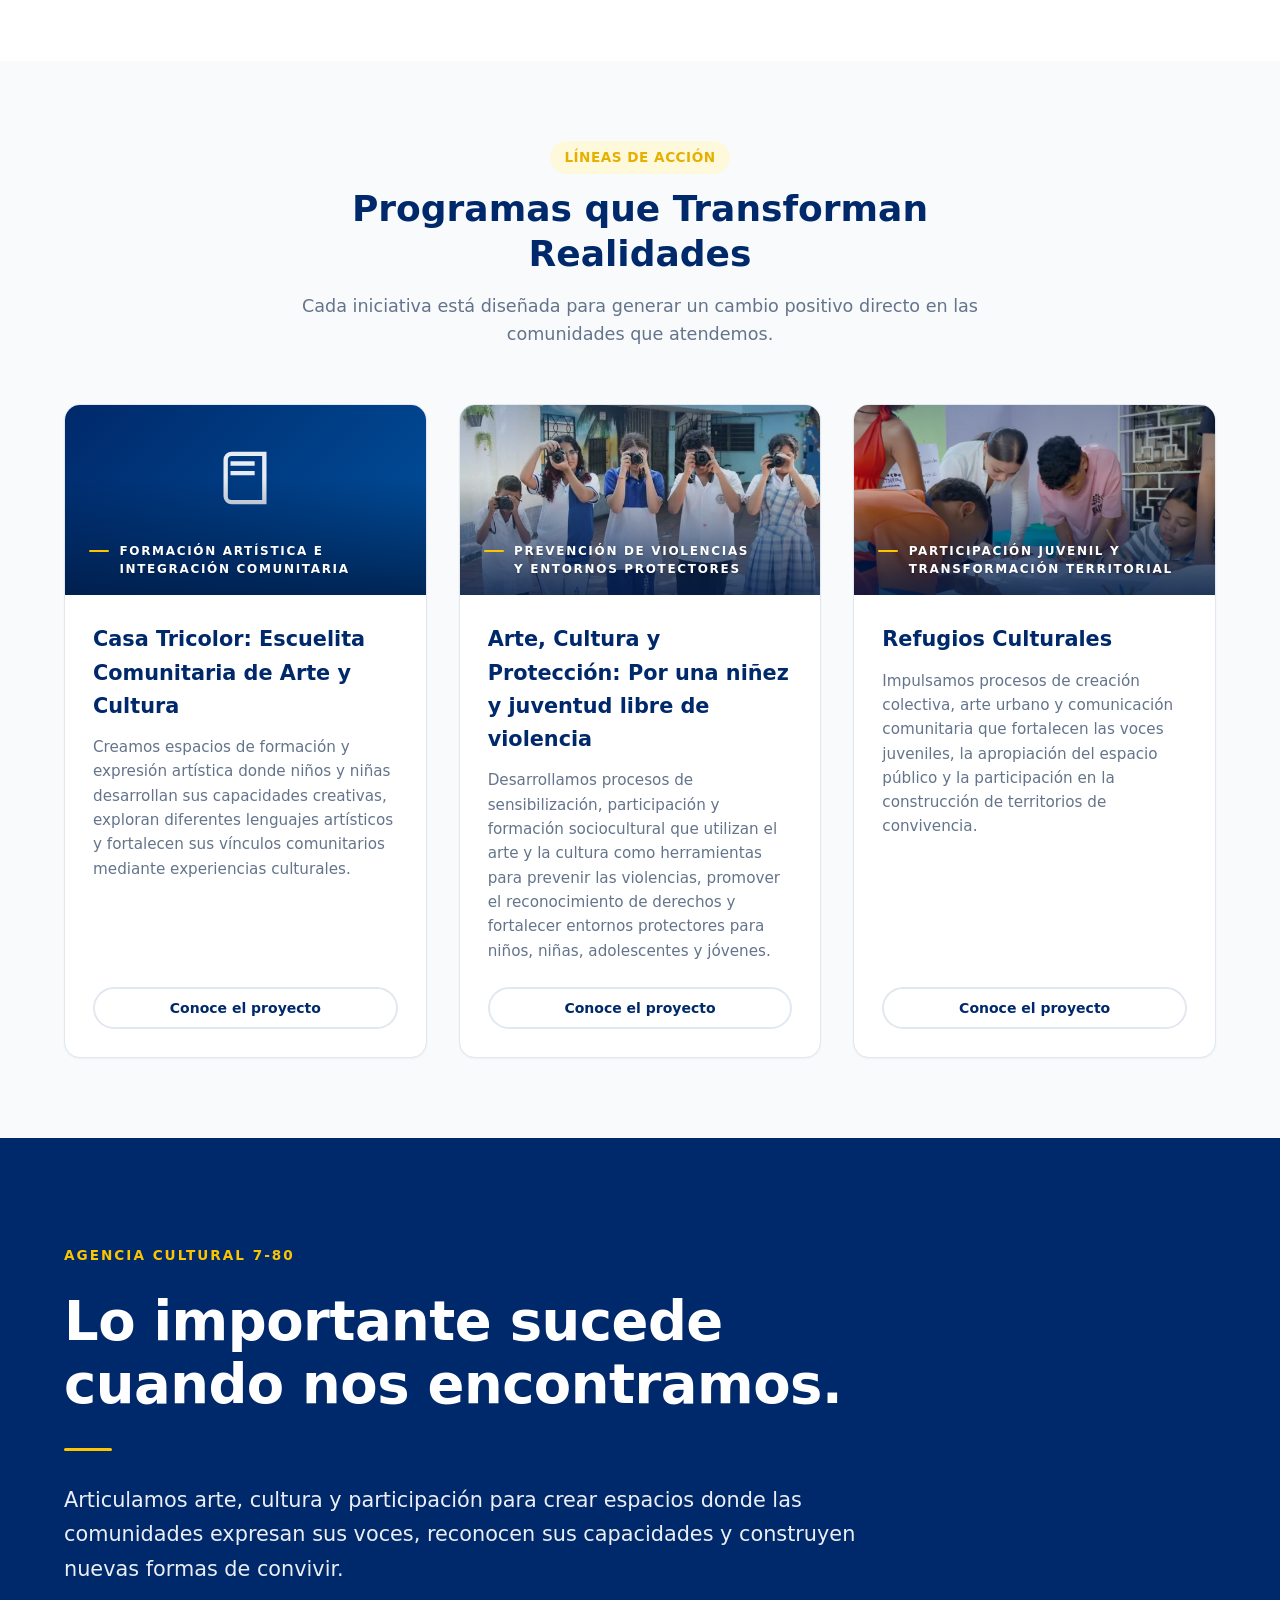
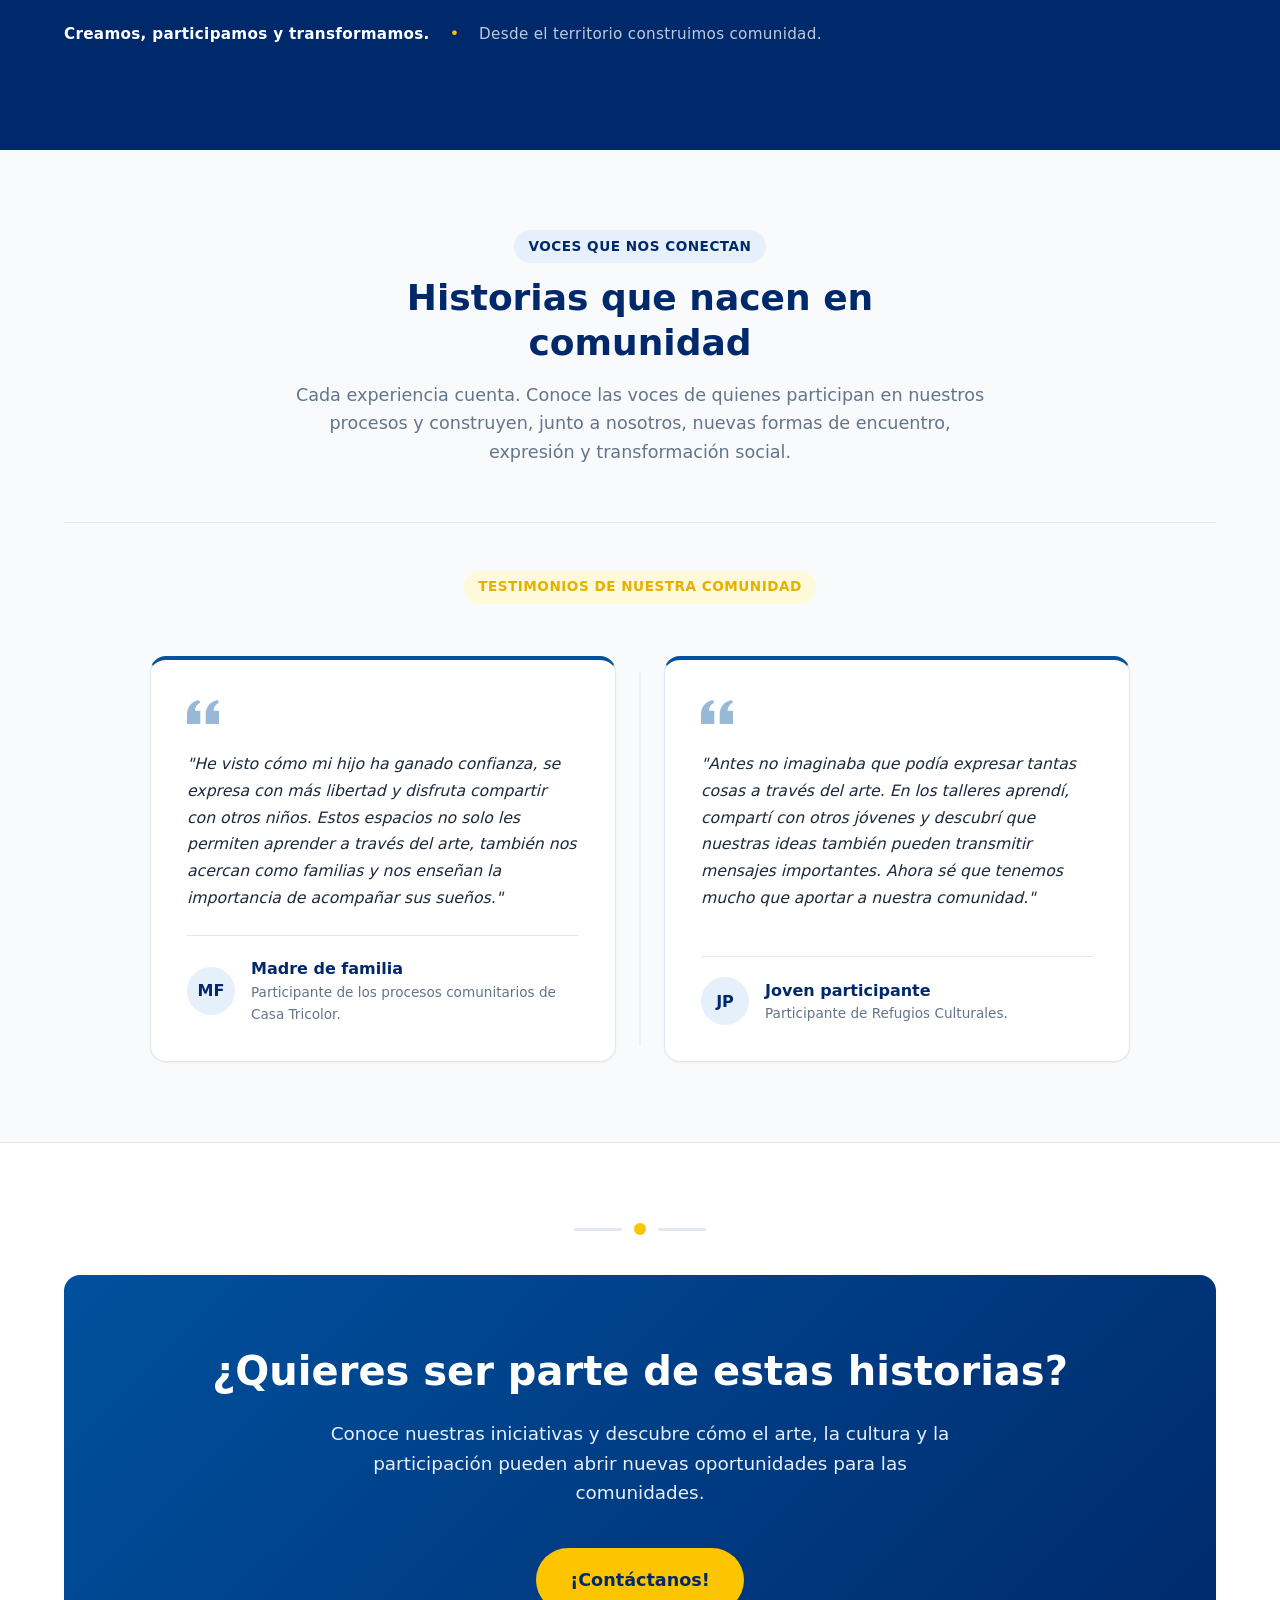
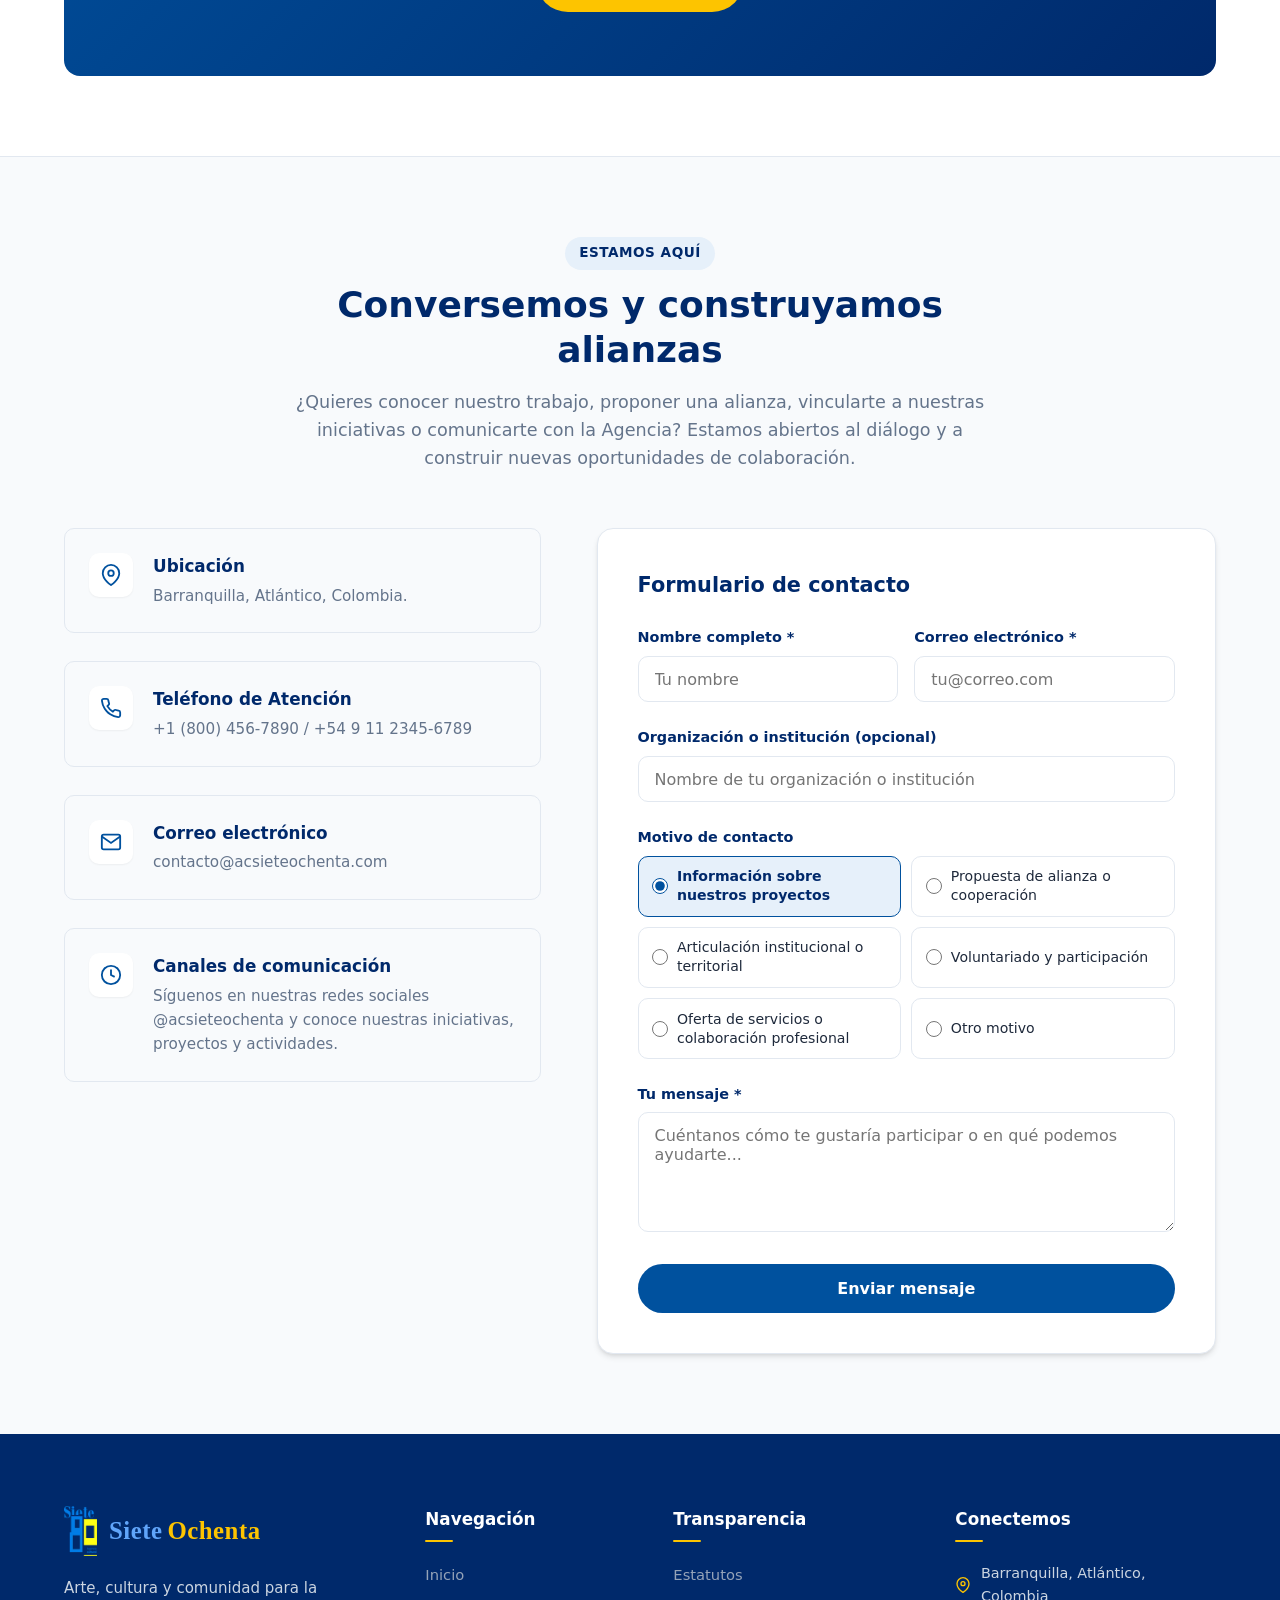
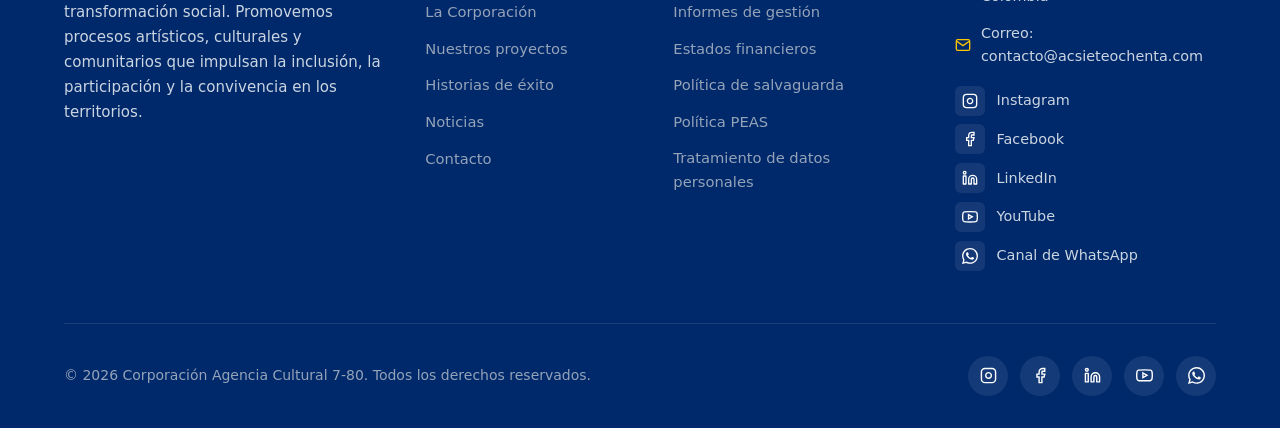
==== commit 35fbbf16: "Agregar página Nuestra historia y ajustar botones del inicio - Nueva página nuestra-historia.html co" ====
--- a/index.html
+++ b/index.html
@@ -10,7 +10,7 @@
       name="description"
       content="Organización sin fines de lucro dedicada a promover la educación, la salud integral y el bienestar de niños, jóvenes y familias en situación de vulnerabilidad."
     />
-    <link rel="stylesheet" href="css/style.css?v=2.0" />
+    <link rel="stylesheet" href="css/style.css?v=2.1" />
   </head>
   <body>
     <!-- ==========================================================================
@@ -20,7 +20,7 @@
       <div class="container navbar">
         <!-- Logotipo -->
         <a href="#inicio" class="logo" aria-label="Inicio Siete Ochenta">
-          <img src="img/logo.png" alt="Logo Siete Ochenta" class="logo-img" />
+          <img src="img/logo.webp" alt="Logo Siete Ochenta" class="logo-img" />
           <span class="logo-text">
             <span class="logo-siete" style="color: #00519e; font-family: 'Playfair Display', Georgia, 'Times New Roman', serif; font-size: 1.55rem; font-weight: 800; letter-spacing: 0.5px;">Siete</span>
             <span class="logo-ochenta" style="color: #fdc400; font-family: 'Playfair Display', Georgia, 'Times New Roman', serif; font-size: 1.55rem; font-weight: 800; letter-spacing: 0.5px; margin-left: 5px;">Ochenta</span>
@@ -92,10 +92,10 @@
               oportunidades a través del arte y la participación colectiva.
             </p>
             <div class="hero-actions">
-              <a href="#programas" class="btn btn-secondary btn-lg"
+              <a href="#lo-que-hacemos" class="btn btn-secondary btn-lg"
                 >Conoce lo que hacemos</a
               >
-              <a href="#quienes-somos" class="btn btn-outline-white btn-lg"
+              <a href="nuestra-historia.html" class="btn btn-outline-white btn-lg"
                 >Nuestra historia</a
               >
             </div>
@@ -103,12 +103,12 @@
             <div class="hero-trust">
               <div class="trust-avatars">
                 <img
-                  src="img/54c4f12e-5cd8-4146-bc64-1c6ac8e5387e.jpeg"
+                  src="img/avatar-participante-1.webp"
                   alt="Participante 1"
                   class="avatar"
                 />
                 <img
-                  src="img/93ac4a1c-858d-4c8b-9450-c744c79c3051.jpeg"
+                  src="img/avatar-participante-2.webp"
                   alt="Participante 2"
                   class="avatar"
                 />
@@ -184,13 +184,13 @@
 
             <figure class="about-presentation-media">
               <div class="about-presentation-photo">
-                <img
+                <picture><source media="(max-width: 768px)" srcset="img/movil/ninos-fotografia.webp" type="image/webp" /><img
                   src="img/ninos-fotografia.webp"
                   alt="Niñas y niños sonríen y caminan por una calle de su barrio mientras aprenden a tomar fotografías con cámaras profesionales"
                   loading="lazy"
                   width="1600"
                   height="1061"
-                />
+                /></picture>
                 <span class="about-photo-chip">
                   <svg width="14" height="14" viewBox="0 0 24 24" fill="none" stroke="currentColor" stroke-width="2.2" aria-hidden="true">
                     <path d="M21 10c0 7-9 13-9 13s-9-6-9-13a9 9 0 0 1 18 0z"></path>
@@ -234,7 +234,7 @@
           </div>
 
           <!-- 2. LO QUE HACEMOS -->
-          <div class="initiatives-header">
+          <div class="initiatives-header" id="lo-que-hacemos">
             <span class="badge badge-secondary">Lo Que Hacemos</span>
             <h3
               class="section-title"
@@ -261,13 +261,13 @@
             <!-- Bloque 1 -->
             <article class="initiative-card initiative-card--media">
               <figure class="initiative-media">
-                <img
+                <picture><source media="(max-width: 768px)" srcset="img/movil/formacion-musical.webp" type="image/webp" /><img
                   src="img/formacion-musical.webp"
                   alt="Un formador de la Agencia enseña guitarra y cuatro a niñas y niños durante un taller al aire libre"
                   loading="lazy"
                   width="1280"
                   height="718"
-                />
+                /></picture>
               </figure>
               <span class="initiative-tag">EN / CREAR</span>
               <h4 class="initiative-title">Formación y expresión cultural</h4>
@@ -280,13 +280,13 @@
             <!-- Bloque 2 -->
             <article class="initiative-card initiative-card--media">
               <figure class="initiative-media">
-                <img
+                <picture><source media="(max-width: 768px)" srcset="img/movil/entornos-seguros.webp" type="image/webp" /><img
                   src="img/entornos-seguros.webp"
                   alt="Un facilitador guía a un grupo de adolescentes y jóvenes alrededor de un juego de mesa pedagógico durante un taller"
                   loading="lazy"
                   width="647"
                   height="376"
-                />
+                /></picture>
               </figure>
               <span class="initiative-tag">EN / CONVIVIR</span>
               <h4 class="initiative-title">
@@ -301,13 +301,13 @@
             <!-- Bloque 3 -->
             <article class="initiative-card initiative-card--media">
               <figure class="initiative-media">
-                <img
+                <picture><source media="(max-width: 768px)" srcset="img/movil/derechos-inclusion.webp" type="image/webp" /><img
                   src="img/derechos-inclusion.webp"
                   alt="Un joven tallerista toca la guitarra para un grupo de niñas y niños sentados en círculo durante una actividad comunitaria al aire libre"
                   loading="lazy"
                   width="1024"
                   height="576"
-                />
+                /></picture>
               </figure>
               <span class="initiative-tag">EN / INCLUIR</span>
               <h4 class="initiative-title">Derechos, diversidad e inclusión</h4>
@@ -320,13 +320,13 @@
             <!-- Bloque 4 -->
             <article class="initiative-card initiative-card--media">
               <figure class="initiative-media">
-                <img
+                <picture><source media="(max-width: 768px)" srcset="img/movil/alianzas-territoriales.webp" type="image/webp" /><img
                   src="img/alianzas-territoriales.webp"
                   alt="Representantes de organizaciones sociales, agencias de cooperación e instituciones conversan sentados en círculo durante una mesa de articulación"
                   loading="lazy"
                   width="1280"
                   height="853"
-                />
+                /></picture>
               </figure>
               <span class="initiative-tag">EN / COLABORAR</span>
               <h4 class="initiative-title">Alianzas y articulación territorial</h4>
@@ -391,17 +391,6 @@
               <div class="program-thumb thumb-bg-2">
                 <span class="program-tag">PREVENCIÓN DE VIOLENCIAS Y
                    ENTORNOS PROTECTORES</span>
-                <svg
-                  class="program-thumb-icon"
-                  viewBox="0 0 24 24"
-                  fill="none"
-                  stroke="currentColor"
-                  stroke-width="1.8"
-                >
-                  <path
-                    d="M20.42 4.58a5.4 5.4 0 0 0-7.65 0l-.77.78-.77-.78a5.4 5.4 0 0 0-7.65 7.65l.77.78L12 20.67l7.65-7.66.77-.78a5.4 5.4 0 0 0 0-7.65Z"
-                  ></path>
-                </svg>
               </div>
               <div class="program-content">
                 <h3 class="program-title">Arte, Cultura y Protección: 
@@ -420,20 +409,6 @@
             <article class="program-card">
               <div class="program-thumb thumb-bg-3">
                 <span class="program-tag">PARTICIPACIÓN JUVENIL Y TRANSFORMACIÓN TERRITORIAL</span>
-                <svg
-                  class="program-thumb-icon"
-                  viewBox="0 0 24 24"
-                  fill="none"
-                  stroke="currentColor"
-                  stroke-width="1.8"
-                >
-                  <circle cx="12" cy="12" r="10"></circle>
-                  <path d="m4.93 4.93 4.24 4.24"></path>
-                  <path d="m14.83 9.17 4.24-4.24"></path>
-                  <path d="m14.83 14.83 4.24 4.24"></path>
-                  <path d="m9.17 14.83-4.24 4.24"></path>
-                  <circle cx="12" cy="12" r="4"></circle>
-                </svg>
               </div>
               <div class="program-content">
                 <h3 class="program-title">Refugios Culturales</h3>
@@ -815,7 +790,7 @@
           <div class="footer-brand">
             <div class="logo" style="color: #ffffff">
               <img
-                src="img/logo.png"
+                src="img/logo.webp"
                 alt="Logo Siete Ochenta"
                 class="logo-img"
                 style="filter: brightness(1.1)"
@@ -1127,6 +1102,6 @@
       </svg>
     </button>
 
-    <script src="js/main.js"></script>
+    <script src="js/main.js?v=2.1"></script>
   </body>
 </html>
--- a/css/style.css
+++ b/css/style.css
@@ -57,6 +57,11 @@
   font-size: 16px;
 }
 
+/* Al saltar a "Lo que hacemos" desde el botón del inicio, deja espacio para el menú fijo */
+#lo-que-hacemos {
+  scroll-margin-top: 100px;
+}
+
 body {
   font-family: var(--font-sans);
   color: var(--text-main);
@@ -367,7 +372,7 @@
   position: relative;
   padding: 6rem 0 7rem;
   background: linear-gradient(135deg, rgba(0, 41, 107, 0.90) 0%, rgba(0, 81, 158, 0.84) 100%),
-              url('../img/hero-bg.jpeg') center top / cover no-repeat;
+              url('../img/hero-bg.webp') center top / cover no-repeat;
   color: #ffffff;
   overflow: hidden;
 }
@@ -824,8 +829,14 @@
 }
 
 .thumb-bg-1 { background: linear-gradient(135deg, #00296b, #00519e); }
-.thumb-bg-2 { background: linear-gradient(135deg, #fdc400, #fed600); }
-.thumb-bg-3 { background: linear-gradient(135deg, #003f87, #00519e); }
+.thumb-bg-2 {
+  background: linear-gradient(180deg, rgb(0 41 107 / 0.35) 0%, rgb(0 41 107 / 0.1) 45%, rgb(0 41 107 / 0.3) 100%),
+              url('../img/proteccion-fotografia.webp') center 35% / cover no-repeat;
+}
+.thumb-bg-3 {
+  background: linear-gradient(180deg, rgb(0 41 107 / 0.35) 0%, rgb(0 41 107 / 0.1) 45%, rgb(0 41 107 / 0.3) 100%),
+              url('../img/refugios-taller-dibujo.webp') center 45% / cover no-repeat;
+}
 
 .program-thumb-icon {
   width: 70px;
@@ -833,17 +844,51 @@
   color: rgba(255, 255, 255, 0.9);
 }
 
+/* Sombra inferior para que la etiqueta se lea sobre cualquier fondo o foto */
+.program-thumb::after {
+  content: '';
+  position: absolute;
+  inset: 0;
+  background: linear-gradient(to top, rgb(0 25 66 / 0.78) 0%, rgb(0 25 66 / 0) 62%);
+  pointer-events: none;
+}
+
 .program-tag {
   position: absolute;
-  top: 1rem;
-  left: 1rem;
-  background-color: rgba(15, 23, 42, 0.75);
-  backdrop-filter: blur(4px);
+  left: 1.5rem;
+  right: 1.5rem;
+  bottom: 1.1rem;
+  z-index: 1;
+  display: flex;
+  align-items: flex-start;
+  gap: 0.65rem;
+  max-width: 22rem;
   color: #ffffff;
-  font-size: 0.75rem;
+  font-size: 0.68rem;
   font-weight: 700;
-  padding: 0.25rem 0.75rem;
-  border-radius: var(--radius-full);
+  line-height: 1.5;
+  letter-spacing: 0.14em;
+  text-transform: uppercase;
+  text-wrap: balance;
+  text-shadow: 0 1px 2px rgb(0 0 0 / 0.25);
+}
+
+/* Íconos un poco más arriba para dejar espacio a la etiqueta */
+.program-thumb .program-thumb-icon {
+  width: 58px;
+  height: 58px;
+  margin-bottom: 2.75rem;
+}
+
+/* Línea amarilla de acento antes del texto */
+.program-tag::before {
+  content: '';
+  flex: none;
+  width: 1.25rem;
+  height: 2px;
+  margin-top: 0.7em;
+  background: var(--secondary);
+  border-radius: 2px;
 }
 
 .program-content {
@@ -1677,6 +1722,26 @@
     transition: var(--transition);
   }
 
+  /* Enlaces del menú móvil con área de toque cómoda (mínimo 44px de alto) */
+  .nav-links {
+    gap: 0.25rem;
+    padding: 1rem 1.5rem 1.5rem;
+  }
+
+  .nav-links .nav-link {
+    display: flex;
+    align-items: center;
+    width: 100%;
+    min-height: 48px;
+    padding: 0.5rem 0.25rem;
+    border-bottom: 1px solid var(--border);
+    font-size: 1.05rem;
+  }
+
+  .nav-links .nav-link:last-child {
+    border-bottom: 0;
+  }
+
   .nav-links.active {
     transform: translateY(0);
     opacity: 1;
@@ -2093,12 +2158,12 @@
 
 .page-hero--refugios {
   background: linear-gradient(135deg, rgb(0 41 107 / 0.93) 0%, rgb(0 81 158 / 0.82) 100%),
-              url('../img/ninos-fotografia.webp') center 25% / cover no-repeat;
+              url('../img/refugios-baile-barrio.webp') center 45% / cover no-repeat;
 }
 
 .page-hero--proteccion {
   background: linear-gradient(135deg, rgb(0 41 107 / 0.94) 0%, rgb(0 81 158 / 0.84) 100%),
-              url('../img/entornos-seguros.webp') center 40% / cover no-repeat;
+              url('../img/proteccion-taller-pintura.webp') center 35% / cover no-repeat;
 }
 
 /* Hero con franja de cifras montada encima */
@@ -2151,24 +2216,39 @@
 }
 
 .page-hero-title {
-  max-width: 820px;
-  margin-bottom: 1rem;
-  font-size: clamp(2.1rem, 5vw, 3.4rem);
+  max-width: 900px;
+  margin-bottom: 1.5rem;
+  font-size: clamp(2.4rem, 6vw, 4rem);
   font-weight: 800;
-  line-height: 1.12;
+  line-height: 1.05;
   letter-spacing: -0.02em;
   text-wrap: balance;
 }
 
+/* Segunda línea del título: más pequeña para que el nombre del programa destaque */
 .page-hero-title span {
   display: block;
+  margin-top: 0.6rem;
+  font-size: 0.5em;
+  font-weight: 700;
+  line-height: 1.2;
+  letter-spacing: -0.01em;
   color: var(--secondary);
 }
 
+/* Palabra resaltada en amarillo dentro del título (mismo tamaño) */
+.page-hero-title em {
+  font-style: normal;
+  color: var(--secondary);
+}
+
 .page-hero-subtitle {
-  max-width: 640px;
-  margin-bottom: 2rem;
-  font-size: 1.2rem;
+  max-width: 620px;
+  margin-bottom: 2.25rem;
+  padding-left: 1rem;
+  border-left: 3px solid var(--secondary);
+  font-size: 1.15rem;
+  line-height: 1.6;
   color: #dbe5f1;
 }
 
@@ -3024,3 +3104,1162 @@
     padding: 1.75rem;
   }
 }
+
+/* ==========================================================================
+   GALERÍA DE FOTOS (páginas de programas)
+   ========================================================================== */
+.gallery-grid {
+  display: grid;
+  grid-template-columns: repeat(4, 1fr);
+  grid-auto-rows: 200px;
+  grid-auto-flow: dense;
+  gap: 0.875rem;
+}
+
+.gallery-item {
+  position: relative;
+  display: block;
+  overflow: hidden;
+  border-radius: var(--radius-lg);
+  background-color: var(--bg-subtle);
+}
+
+/* Fotos destacadas: ocupan 2 columnas y 2 filas */
+.gallery-item--large {
+  grid-column: span 2;
+  grid-row: span 2;
+}
+
+.gallery-item--right {
+  grid-column: 3 / span 2;
+}
+
+.gallery-item img {
+  width: 100%;
+  height: 100%;
+  object-fit: cover;
+  transition: transform 0.6s ease;
+}
+
+/* Sombra inferior y pie de foto que aparecen al pasar el cursor */
+.gallery-item::after {
+  content: '';
+  position: absolute;
+  inset: 0;
+  background: linear-gradient(to top, rgb(0 25 66 / 0.75) 0%, rgb(0 25 66 / 0) 55%);
+  opacity: 0;
+  transition: opacity 0.35s ease;
+}
+
+.gallery-caption {
+  position: absolute;
+  left: 1.1rem;
+  right: 1.1rem;
+  bottom: 0.9rem;
+  z-index: 1;
+  color: #ffffff;
+  font-size: 0.85rem;
+  font-weight: 700;
+  opacity: 0;
+  transform: translateY(6px);
+  transition: opacity 0.35s ease, transform 0.35s ease;
+}
+
+.gallery-item:hover img,
+.gallery-item:focus-visible img {
+  transform: scale(1.06);
+}
+
+.gallery-item:hover::after,
+.gallery-item:focus-visible::after,
+.gallery-item:hover .gallery-caption,
+.gallery-item:focus-visible .gallery-caption {
+  opacity: 1;
+  transform: none;
+}
+
+.gallery-item:focus-visible {
+  outline: 3px solid var(--secondary);
+  outline-offset: 3px;
+}
+
+.gallery-footer {
+  display: flex;
+  flex-direction: column;
+  align-items: center;
+  gap: 0.75rem;
+  margin-top: 2.5rem;
+}
+
+.gallery-footer .btn {
+  display: inline-flex;
+  align-items: center;
+  gap: 0.5rem;
+}
+
+.gallery-note {
+  font-size: 0.85rem;
+  color: var(--text-muted, #64748b);
+}
+
+@media (max-width: 900px) {
+  .gallery-grid {
+    grid-template-columns: repeat(2, 1fr);
+    grid-auto-rows: 160px;
+  }
+
+  .gallery-item--large,
+  .gallery-item--right {
+    grid-column: span 2;
+    grid-row: span 2;
+  }
+}
+
+/* Casilla de video dentro de la galería */
+.gallery-video {
+  width: 100%;
+  padding: 0;
+  border: 0;
+  cursor: pointer;
+  font: inherit;
+  text-align: left;
+  background-color: #0f172a;
+}
+
+.gallery-video::after {
+  opacity: 1;
+  background: linear-gradient(to top, rgb(0 25 66 / 0.85) 0%, rgb(0 25 66 / 0.1) 60%);
+}
+
+.gallery-play {
+  position: absolute;
+  top: 50%;
+  left: 50%;
+  z-index: 1;
+  display: grid;
+  place-items: center;
+  width: 76px;
+  height: 76px;
+  padding-left: 4px;
+  color: var(--dark);
+  background: var(--secondary);
+  border-radius: 50%;
+  box-shadow: 0 0 0 10px rgb(253 196 0 / 0.25), 0 10px 30px rgb(0 0 0 / 0.3);
+  transform: translate(-50%, -50%);
+  transition: transform 0.3s ease, box-shadow 0.3s ease;
+}
+
+.gallery-video:hover .gallery-play,
+.gallery-video:focus-visible .gallery-play {
+  transform: translate(-50%, -50%) scale(1.08);
+  box-shadow: 0 0 0 16px rgb(253 196 0 / 0.25), 0 10px 30px rgb(0 0 0 / 0.3);
+}
+
+.gallery-video-title {
+  position: absolute;
+  left: 1.5rem;
+  right: 1.5rem;
+  bottom: 1.25rem;
+  z-index: 1;
+  color: #ffffff;
+  font-size: 1.15rem;
+  font-weight: 700;
+  line-height: 1.3;
+  text-wrap: balance;
+}
+
+.gallery-video-label {
+  display: block;
+  margin-bottom: 0.35rem;
+  color: var(--secondary);
+  font-size: 0.7rem;
+  letter-spacing: 0.14em;
+  text-transform: uppercase;
+}
+
+.gallery-video--playing {
+  cursor: default;
+}
+
+.gallery-video--playing::after {
+  display: none;
+}
+
+.gallery-video--playing iframe {
+  width: 100%;
+  height: 100%;
+  border: 0;
+}
+
+/* Video destacado: ancho completo sobre el mosaico de fotos.
+   La portada se muestra tal cual aparece en YouTube (sin velo ni texto encima). */
+.gallery-feature {
+  aspect-ratio: 16 / 9;
+  border-radius: 20px;
+  box-shadow: 0 20px 50px rgb(0 41 107 / 0.18);
+}
+
+.gallery-feature::after {
+  display: none;
+}
+
+.gallery-feature .gallery-play {
+  width: 104px;
+  height: 104px;
+  padding-left: 6px;
+  box-shadow: 0 0 0 14px rgb(253 196 0 / 0.3), 0 14px 40px rgb(0 0 0 / 0.35);
+}
+
+.gallery-feature:hover .gallery-play,
+.gallery-feature:focus-visible .gallery-play {
+  box-shadow: 0 0 0 22px rgb(253 196 0 / 0.3), 0 14px 40px rgb(0 0 0 / 0.35);
+}
+
+/* Título del video, debajo de la portada */
+.gallery-feature-caption {
+  margin: 1.25rem 0 2.25rem;
+  padding-left: 1rem;
+  border-left: 3px solid var(--secondary);
+  color: var(--dark);
+  font-size: clamp(1.15rem, 2vw, 1.5rem);
+  font-weight: 700;
+  line-height: 1.3;
+}
+
+.gallery-feature-caption .gallery-video-label {
+  margin-bottom: 0.3rem;
+  color: var(--primary);
+  font-size: 0.75rem;
+}
+
+@media (max-width: 600px) {
+  .gallery-feature {
+    border-radius: var(--radius-lg);
+  }
+
+  .gallery-feature .gallery-play {
+    width: 64px;
+    height: 64px;
+    box-shadow: 0 0 0 9px rgb(253 196 0 / 0.3), 0 10px 30px rgb(0 0 0 / 0.3);
+  }
+
+  .gallery-feature-caption {
+    margin: 1rem 0 1.75rem;
+  }
+}
+
+
+
+
+/* ==========================================================================
+   PÁGINA NUESTRA HISTORIA
+   Misma identidad del sitio (azul, amarillo, píldoras, tarjetas redondeadas)
+   con una estructura propia: collage, índice, capítulos en dos columnas.
+   ========================================================================== */
+
+/* Portada con collage */
+.st-hero {
+  position: relative;
+  padding: 3.5rem 0 4.5rem;
+  overflow: hidden;
+  background: linear-gradient(135deg, #00296b 0%, #00519e 100%);
+  color: #ffffff;
+}
+
+.st-hero::before {
+  content: '';
+  position: absolute;
+  top: -20%;
+  left: -8%;
+  width: 480px;
+  height: 480px;
+  background: radial-gradient(circle, rgb(253 196 0 / 0.18) 0%, transparent 70%);
+  border-radius: 50%;
+  pointer-events: none;
+}
+
+.st-hero-grid {
+  position: relative;
+  display: grid;
+  grid-template-columns: 1.05fr 0.95fr;
+  gap: 3.5rem;
+  align-items: center;
+}
+
+.st-hero .hero-tag {
+  margin-bottom: 1.25rem;
+  color: var(--secondary);
+  font-weight: 700;
+  letter-spacing: 0.08em;
+  text-transform: uppercase;
+}
+
+.st-hero-title {
+  margin: 0 0 1.25rem;
+  font-size: clamp(2.6rem, 6vw, 4.25rem);
+  font-weight: 800;
+  line-height: 1.02;
+  letter-spacing: -0.02em;
+}
+
+.st-hero-title span {
+  color: var(--secondary);
+}
+
+.st-hero-lead {
+  max-width: 560px;
+  margin: 0 0 2rem;
+  padding-left: 1rem;
+  border-left: 3px solid var(--secondary);
+  color: #dbe5f1;
+  font-size: 1.12rem;
+  line-height: 1.7;
+}
+
+.st-collage {
+  position: relative;
+  height: 440px;
+}
+
+.st-collage img {
+  position: absolute;
+  object-fit: cover;
+  border: 5px solid #ffffff;
+  border-radius: 22px;
+  box-shadow: 0 18px 40px rgb(0 0 0 / 0.28);
+}
+
+.st-collage-main {
+  top: 40px;
+  left: 0;
+  width: 68%;
+  height: 300px;
+  z-index: 2;
+}
+
+.st-collage-top {
+  top: 0;
+  right: 0;
+  width: 44%;
+  height: 200px;
+  z-index: 1;
+  transform: rotate(3deg);
+}
+
+.st-collage-bottom {
+  right: 4%;
+  bottom: 0;
+  width: 50%;
+  height: 210px;
+  z-index: 3;
+  transform: rotate(-2deg);
+}
+
+.st-collage-badge {
+  position: absolute;
+  left: 6%;
+  bottom: 14px;
+  z-index: 4;
+  display: flex;
+  flex-direction: column;
+  padding: 0.85rem 1.2rem;
+  background: var(--secondary);
+  border-radius: var(--radius-lg);
+  box-shadow: 0 12px 28px rgb(0 0 0 / 0.25);
+  color: var(--dark);
+}
+
+.st-collage-badge strong {
+  font-size: 1.8rem;
+  font-weight: 800;
+  line-height: 1;
+}
+
+.st-collage-badge span {
+  margin-top: 0.2rem;
+  font-size: 0.78rem;
+  font-weight: 700;
+}
+
+/* Introducción e índice */
+.st-intro-note {
+  margin: -0.5rem 0 1rem;
+  color: var(--text-muted);
+  text-align: center;
+}
+
+.st-pills {
+  justify-content: center;
+  margin-bottom: 3.5rem;
+}
+
+.st-index {
+  display: grid;
+  grid-template-columns: repeat(2, 1fr);
+  gap: 1.75rem;
+}
+
+.st-index-card {
+  position: relative;
+  display: block;
+  height: 340px;
+  overflow: hidden;
+  border-radius: 22px;
+  color: #ffffff;
+  text-decoration: none;
+  box-shadow: 0 16px 36px rgb(0 41 107 / 0.14);
+}
+
+.st-index-card img {
+  width: 100%;
+  height: 100%;
+  object-fit: cover;
+  transition: transform 0.6s ease;
+}
+
+.st-index-card::after {
+  content: '';
+  position: absolute;
+  inset: 0;
+  background: linear-gradient(to top, rgb(0 25 66 / 0.92) 0%, rgb(0 25 66 / 0.2) 60%, rgb(0 25 66 / 0) 100%);
+}
+
+.st-index-body {
+  position: absolute;
+  left: 1.75rem;
+  right: 1.75rem;
+  bottom: 1.5rem;
+  z-index: 1;
+}
+
+.st-index-year {
+  display: inline-block;
+  margin-bottom: 0.6rem;
+  padding: 0.25rem 0.75rem;
+  background: var(--secondary);
+  border-radius: var(--radius-full);
+  color: var(--dark);
+  font-size: 0.75rem;
+  font-weight: 700;
+}
+
+.st-index-body h3 {
+  margin: 0 0 0.3rem;
+  font-size: 1.6rem;
+  font-weight: 800;
+}
+
+.st-index-body p {
+  margin: 0 0 0.9rem;
+  color: #dbe5f1;
+}
+
+.st-index-more {
+  display: inline-flex;
+  align-items: center;
+  gap: 0.4rem;
+  color: var(--secondary);
+  font-size: 0.9rem;
+  font-weight: 700;
+}
+
+.st-index-card:hover img,
+.st-index-card:focus-visible img {
+  transform: scale(1.05);
+}
+
+.st-index-card:focus-visible {
+  outline: 3px solid var(--secondary);
+  outline-offset: 4px;
+}
+
+/* Deja espacio para el menú fijo al saltar desde el índice */
+.st-anchor {
+  scroll-margin-top: 76px;
+}
+
+/* Capítulo en dos columnas (Casa Tricolor) */
+.st-chapter {
+  display: grid;
+  grid-template-columns: 0.95fr 1.05fr;
+  gap: 4rem;
+  align-items: start;
+}
+
+.st-chapter-story .program-intro-title {
+  margin: 1rem 0 0.5rem;
+}
+
+.st-chapter-sub {
+  margin: 0 0 1.5rem;
+  color: var(--primary);
+  font-weight: 700;
+}
+
+.st-chapter-photo {
+  margin: 0 0 1.75rem;
+}
+
+.st-chapter-photo img {
+  width: 100%;
+  height: 240px;
+  object-fit: cover;
+  border-radius: 20px;
+}
+
+.st-text {
+  margin: 1.25rem 0;
+  color: var(--text-muted);
+  line-height: 1.8;
+}
+
+.st-quote {
+  position: relative;
+  margin: 2rem 0;
+  padding: 1.5rem 1.5rem 1.5rem 3.5rem;
+  background: var(--secondary-light);
+  border-radius: var(--radius-lg);
+  color: var(--dark);
+  font-weight: 600;
+  line-height: 1.65;
+}
+
+.st-quote::before {
+  content: '“';
+  position: absolute;
+  top: 0.35rem;
+  left: 1rem;
+  color: var(--secondary);
+  font-family: Georgia, serif;
+  font-size: 3.5rem;
+  line-height: 1;
+}
+
+/* Hitos por año: tarjetas apiladas con línea de conexión */
+.st-steps-intro {
+  margin: 0 0 1.5rem;
+  color: var(--text-muted);
+  line-height: 1.75;
+}
+
+.st-steps {
+  position: relative;
+  display: flex;
+  flex-direction: column;
+  gap: 1.5rem;
+  margin: 0;
+  padding: 0 0 0 1.75rem;
+  list-style: none;
+}
+
+.st-steps::before {
+  content: '';
+  position: absolute;
+  top: 0.5rem;
+  bottom: 0.5rem;
+  left: 0.45rem;
+  width: 3px;
+  background: linear-gradient(to bottom, var(--primary), var(--secondary));
+  border-radius: 3px;
+}
+
+.st-step {
+  position: relative;
+  padding: 1.75rem;
+  background: #ffffff;
+  border: 1px solid var(--border);
+  border-radius: 20px;
+  box-shadow: 0 10px 26px rgb(0 41 107 / 0.07);
+}
+
+.st-step::before {
+  content: '';
+  position: absolute;
+  top: 2rem;
+  left: calc(-1.75rem + 0.08rem);
+  width: 14px;
+  height: 14px;
+  background: #ffffff;
+  border: 3px solid var(--primary);
+  border-radius: 50%;
+}
+
+.st-step--current::before {
+  border-color: var(--secondary);
+  box-shadow: 0 0 0 5px rgb(253 196 0 / 0.25);
+}
+
+.st-step-year {
+  display: inline-block;
+  margin-bottom: 0.75rem;
+  padding: 0.3rem 0.85rem;
+  background: var(--dark);
+  border-radius: var(--radius-full);
+  color: var(--secondary);
+  font-size: 0.85rem;
+  font-weight: 800;
+}
+
+.st-step--current .st-step-year {
+  background: var(--secondary);
+  color: var(--dark);
+}
+
+.st-step h3 {
+  margin: 0 0 0.75rem;
+  color: var(--dark);
+  font-size: 1.2rem;
+  font-weight: 800;
+}
+
+.st-step p {
+  margin: 0.75rem 0;
+  color: var(--text-muted);
+  line-height: 1.75;
+}
+
+.st-step-divider {
+  margin: 1.5rem 0;
+  border: 0;
+  border-top: 1px dashed var(--border);
+}
+
+/* Bloque azul de Refugios Culturales */
+.st-dark {
+  position: relative;
+  padding: 5.5rem 0;
+  overflow: hidden;
+  background: linear-gradient(135deg, #00296b 0%, #003f87 100%);
+  color: #ffffff;
+}
+
+.st-dark::after {
+  content: '';
+  position: absolute;
+  right: -10%;
+  bottom: -30%;
+  width: 520px;
+  height: 520px;
+  background: radial-gradient(circle, rgb(253 196 0 / 0.16) 0%, transparent 70%);
+  border-radius: 50%;
+  pointer-events: none;
+}
+
+.st-dark .container {
+  position: relative;
+  z-index: 1;
+}
+
+.st-dark-header {
+  display: grid;
+  grid-template-columns: 0.9fr 1.1fr;
+  gap: 3rem;
+  align-items: end;
+  margin-bottom: 2.5rem;
+}
+
+.st-dark-eyebrow {
+  color: var(--secondary);
+  font-size: 0.8rem;
+  font-weight: 700;
+  letter-spacing: 0.16em;
+  text-transform: uppercase;
+}
+
+.st-dark-title {
+  margin: 0.75rem 0 0.5rem;
+  font-size: clamp(2.2rem, 4.5vw, 3.2rem);
+  font-weight: 800;
+  line-height: 1.05;
+}
+
+.st-dark-title span {
+  color: var(--secondary);
+}
+
+.st-dark-sub {
+  margin: 0;
+  color: #c7d4e6;
+  font-weight: 600;
+}
+
+.st-dark-lead {
+  margin: 0;
+  color: #dbe5f1;
+  font-size: 1.08rem;
+  line-height: 1.8;
+}
+
+.st-dark-note {
+  margin: 0 0 1.25rem;
+  color: #c7d4e6;
+}
+
+.st-experiences {
+  display: grid;
+  grid-template-columns: repeat(4, 1fr);
+  gap: 1.25rem;
+  margin: 0;
+  padding: 0;
+  list-style: none;
+}
+
+.st-experiences li {
+  padding: 1.75rem 1.5rem;
+  background: rgb(255 255 255 / 0.07);
+  border: 1px solid rgb(255 255 255 / 0.14);
+  border-radius: 20px;
+  transition: transform 0.3s ease, background 0.3s ease;
+}
+
+.st-experiences li:hover {
+  transform: translateY(-4px);
+  background: rgb(255 255 255 / 0.11);
+}
+
+.st-exp-num {
+  display: block;
+  margin-bottom: 1rem;
+  color: var(--secondary);
+  font-size: 2.4rem;
+  font-weight: 800;
+  line-height: 1;
+}
+
+.st-experiences h3 {
+  margin: 0 0 0.6rem;
+  font-size: 1.1rem;
+  font-weight: 800;
+}
+
+.st-experiences p {
+  margin: 0;
+  color: #c7d4e6;
+  font-size: 0.95rem;
+  line-height: 1.7;
+}
+
+/* Hitos y aliados de Refugios */
+.st-refugios-grid {
+  display: grid;
+  grid-template-columns: 1.1fr 0.9fr;
+  gap: 3.5rem;
+  align-items: start;
+}
+
+.st-allies {
+  overflow: hidden;
+  background: #ffffff;
+  border: 1px solid var(--border);
+  border-radius: 22px;
+  box-shadow: 0 16px 36px rgb(0 41 107 / 0.1);
+}
+
+.st-allies-photo {
+  margin: 0;
+}
+
+.st-allies-photo img {
+  width: 100%;
+  height: 200px;
+  object-fit: cover;
+}
+
+.st-allies-body {
+  padding: 1.75rem;
+}
+
+.st-allies-body p {
+  margin: 0.75rem 0 1rem;
+  color: var(--text-muted);
+  line-height: 1.7;
+}
+
+.st-allies-list {
+  margin: 0 0 1.75rem;
+  padding: 0;
+  list-style: none;
+}
+
+.st-allies-list li {
+  position: relative;
+  padding: 0.55rem 0 0.55rem 1.4rem;
+  border-bottom: 1px solid var(--border);
+  color: var(--dark);
+  font-size: 0.95rem;
+  font-weight: 600;
+}
+
+.st-allies-list li::before {
+  content: '';
+  position: absolute;
+  top: 50%;
+  left: 0;
+  width: 8px;
+  height: 8px;
+  background: var(--secondary);
+  border-radius: 50%;
+  transform: translateY(-50%);
+}
+
+/* Tabletas */
+@media (max-width: 1024px) {
+  .st-experiences {
+    grid-template-columns: repeat(2, 1fr);
+  }
+}
+
+@media (max-width: 900px) {
+  .st-hero-grid,
+  .st-chapter,
+  .st-refugios-grid,
+  .st-dark-header {
+    grid-template-columns: 1fr;
+    gap: 2.5rem;
+  }
+
+  .st-collage {
+    height: 360px;
+  }
+
+  .st-collage-main {
+    height: 250px;
+  }
+
+  .st-collage-top {
+    height: 170px;
+  }
+
+  .st-collage-bottom {
+    height: 170px;
+  }
+
+  .st-index {
+    grid-template-columns: 1fr;
+  }
+}
+
+/* Celulares */
+@media (max-width: 600px) {
+  .st-collage {
+    height: 290px;
+  }
+
+  .st-collage-main {
+    top: 30px;
+    width: 72%;
+    height: 200px;
+  }
+
+  .st-collage-top {
+    width: 48%;
+    height: 140px;
+  }
+
+  .st-collage-bottom {
+    width: 54%;
+    height: 140px;
+  }
+
+  .st-index-card {
+    height: 280px;
+  }
+
+  .st-collage-badge {
+    left: auto;
+    right: 2%;
+    bottom: -6px;
+    padding: 0.6rem 0.9rem;
+  }
+
+  .st-collage-badge strong {
+    font-size: 1.35rem;
+  }
+
+  .st-collage-badge span {
+    font-size: 0.7rem;
+  }
+
+  .st-experiences {
+    grid-template-columns: 1fr;
+  }
+
+  .st-step {
+    padding: 1.4rem;
+  }
+
+  .st-dark {
+    padding: 4rem 0;
+  }
+}
+
+/* --------------------------------------------------------------------------
+   Toque sentimental: frases en cursiva con serifa, manifiesto, foto con
+   mensaje y agradecimiento. Solo se usa la serifa en las frases emotivas.
+   -------------------------------------------------------------------------- */
+.st-hero,
+.st-manifesto,
+.st-moment,
+.st-thanks,
+.st-quote {
+  --st-serif: Georgia, 'Times New Roman', Times, serif;
+}
+
+.st-hero-whisper {
+  margin: -0.5rem 0 1.25rem;
+  color: var(--secondary);
+  font-family: var(--st-serif);
+  font-size: clamp(1.15rem, 2vw, 1.4rem);
+  font-style: italic;
+}
+
+/* La cita de Casa Tricolor también en tono cálido */
+.st-quote {
+  font-family: var(--st-serif);
+  font-size: 1.12rem;
+  font-style: italic;
+  font-weight: 400;
+}
+
+/* Manifiesto */
+.st-manifesto {
+  padding: 5rem 0 1rem;
+  background: #ffffff;
+}
+
+.st-manifesto-quote {
+  position: relative;
+  max-width: 860px;
+  margin: 0 auto;
+  padding-top: 2.5rem;
+  text-align: center;
+}
+
+.st-manifesto-quote::before {
+  content: '';
+  position: absolute;
+  top: 0;
+  left: 50%;
+  width: 56px;
+  height: 4px;
+  background: var(--secondary);
+  border-radius: 4px;
+  transform: translateX(-50%);
+}
+
+.st-manifesto-quote p {
+  margin: 0;
+  color: var(--dark);
+  font-family: var(--st-serif);
+  font-size: clamp(1.5rem, 3.2vw, 2.25rem);
+  font-style: italic;
+  line-height: 1.45;
+}
+
+.st-manifesto-quote footer {
+  margin-top: 1.5rem;
+  color: var(--primary);
+  font-size: 0.78rem;
+  font-weight: 700;
+  letter-spacing: 0.18em;
+  text-transform: uppercase;
+}
+
+/* Foto a todo el ancho con mensaje */
+.st-moment {
+  position: relative;
+  min-height: 460px;
+  display: flex;
+  align-items: flex-end;
+  overflow: hidden;
+  color: #ffffff;
+}
+
+.st-moment img {
+  position: absolute;
+  inset: 0;
+  width: 100%;
+  height: 100%;
+  object-fit: cover;
+  object-position: center 35%;
+}
+
+.st-moment::after {
+  content: '';
+  position: absolute;
+  inset: 0;
+  background:
+    linear-gradient(to right, rgb(0 25 66 / 0.7) 0%, rgb(0 25 66 / 0.25) 55%, rgb(0 25 66 / 0) 80%),
+    linear-gradient(to top, rgb(0 25 66 / 0.85) 0%, rgb(0 25 66 / 0.3) 45%, rgb(0 25 66 / 0.05) 100%);
+}
+
+.st-moment-inner {
+  position: relative;
+  z-index: 1;
+  padding-top: 4rem;
+  padding-bottom: 3.5rem;
+}
+
+.st-moment-text {
+  max-width: 720px;
+  margin: 0;
+  padding-left: 1.25rem;
+  border-left: 4px solid var(--secondary);
+  font-family: var(--st-serif);
+  font-size: clamp(1.4rem, 3vw, 2.1rem);
+  line-height: 1.4;
+}
+
+.st-moment-text em {
+  color: var(--secondary);
+}
+
+/* Agradecimiento */
+.st-thanks {
+  padding: 5.5rem 0 4.5rem;
+  background: linear-gradient(180deg, #ffffff 0%, var(--secondary-light) 100%);
+}
+
+.st-thanks-inner {
+  max-width: 780px;
+  text-align: center;
+}
+
+.st-thanks-mark {
+  display: inline-grid;
+  place-items: center;
+  width: 60px;
+  height: 60px;
+  margin-bottom: 1.25rem;
+  background: #ffffff;
+  border-radius: 50%;
+  box-shadow: 0 10px 25px rgb(253 196 0 / 0.35);
+  color: var(--secondary);
+}
+
+.st-thanks-title {
+  margin: 0 0 1.25rem;
+  color: var(--dark);
+  font-size: clamp(1.9rem, 3.6vw, 2.6rem);
+  font-weight: 800;
+  line-height: 1.15;
+}
+
+.st-thanks p {
+  margin: 0 auto;
+  color: var(--text-main);
+  font-size: 1.1rem;
+  line-height: 1.85;
+}
+
+.st-thanks .st-thanks-sign {
+  margin-top: 1.5rem;
+  color: var(--primary);
+  font-family: var(--st-serif);
+  font-size: 1.35rem;
+  font-style: italic;
+}
+
+@media (max-width: 600px) {
+  .st-manifesto {
+    padding-top: 3.5rem;
+  }
+
+  .st-moment {
+    min-height: 380px;
+  }
+
+  .st-thanks {
+    padding: 4rem 0 3.5rem;
+  }
+}
+
+/* ==========================================================================
+   IMÁGENES PARA CELULAR
+   En pantallas de hasta 768 px se usan las versiones de img/movil/:
+   más livianas y, en las portadas, recortadas en vertical para el celular.
+   El celular descarga solo esta versión, no la de escritorio.
+   ========================================================================== */
+picture {
+  display: contents;
+}
+
+@media (max-width: 768px) {
+  .hero {
+    background: linear-gradient(135deg, rgba(0, 41, 107, 0.90) 0%, rgba(0, 81, 158, 0.84) 100%),
+                url('../img/movil/portadas/hero-bg.webp') center top / cover no-repeat;
+  }
+
+  .thumb-bg-2 {
+    background: linear-gradient(180deg, rgb(0 41 107 / 0.35) 0%, rgb(0 41 107 / 0.1) 45%, rgb(0 41 107 / 0.3) 100%),
+                url('../img/movil/proteccion-fotografia.webp') center 35% / cover no-repeat;
+  }
+
+  .thumb-bg-3 {
+    background: linear-gradient(180deg, rgb(0 41 107 / 0.35) 0%, rgb(0 41 107 / 0.1) 45%, rgb(0 41 107 / 0.3) 100%),
+                url('../img/movil/refugios-taller-dibujo.webp') center 45% / cover no-repeat;
+  }
+
+  .page-hero--tricolor {
+    background: linear-gradient(135deg, rgb(0 41 107 / 0.93) 0%, rgb(0 81 158 / 0.82) 100%),
+                url('../img/movil/portadas/formacion-musical.webp') center / cover no-repeat;
+  }
+
+  .page-hero--refugios {
+    background: linear-gradient(135deg, rgb(0 41 107 / 0.93) 0%, rgb(0 81 158 / 0.82) 100%),
+                url('../img/movil/portadas/refugios-baile-barrio.webp') center / cover no-repeat;
+  }
+
+  .page-hero--proteccion {
+    background: linear-gradient(135deg, rgb(0 41 107 / 0.94) 0%, rgb(0 81 158 / 0.84) 100%),
+                url('../img/movil/portadas/proteccion-taller-pintura.webp') center / cover no-repeat;
+  }
+}
+
+/* ==========================================================================
+   AJUSTES DE REVISIÓN RESPONSIVE
+   ========================================================================== */
+
+/* Contacto: evita que los textos largos empujen las tarjetas fuera de la pantalla */
+.contact-grid > *,
+.contact-card > div {
+  min-width: 0;
+}
+
+.contact-card p {
+  overflow-wrap: anywhere;
+}
+
+@media (max-width: 400px) {
+  .contact-card {
+    gap: 0.9rem;
+    padding: 1.15rem;
+  }
+}
+
+/* Textos pequeños: mínimo 12px para que se lean bien en el celular */
+.program-tag,
+.gallery-video-label,
+.st-collage-badge span {
+  font-size: 0.75rem;
+}
+
+/* Pie de página en celular: enlaces más altos para tocarlos con el dedo */
+@media (max-width: 768px) {
+  .footer-links {
+    gap: 0;
+  }
+
+  .footer-link {
+    display: inline-flex;
+    align-items: center;
+    min-height: 40px;
+  }
+}
+
+@media (max-width: 768px) {
+  .footer-meta-link,
+  .footer-platform-link {
+    min-height: 40px;
+  }
+}
